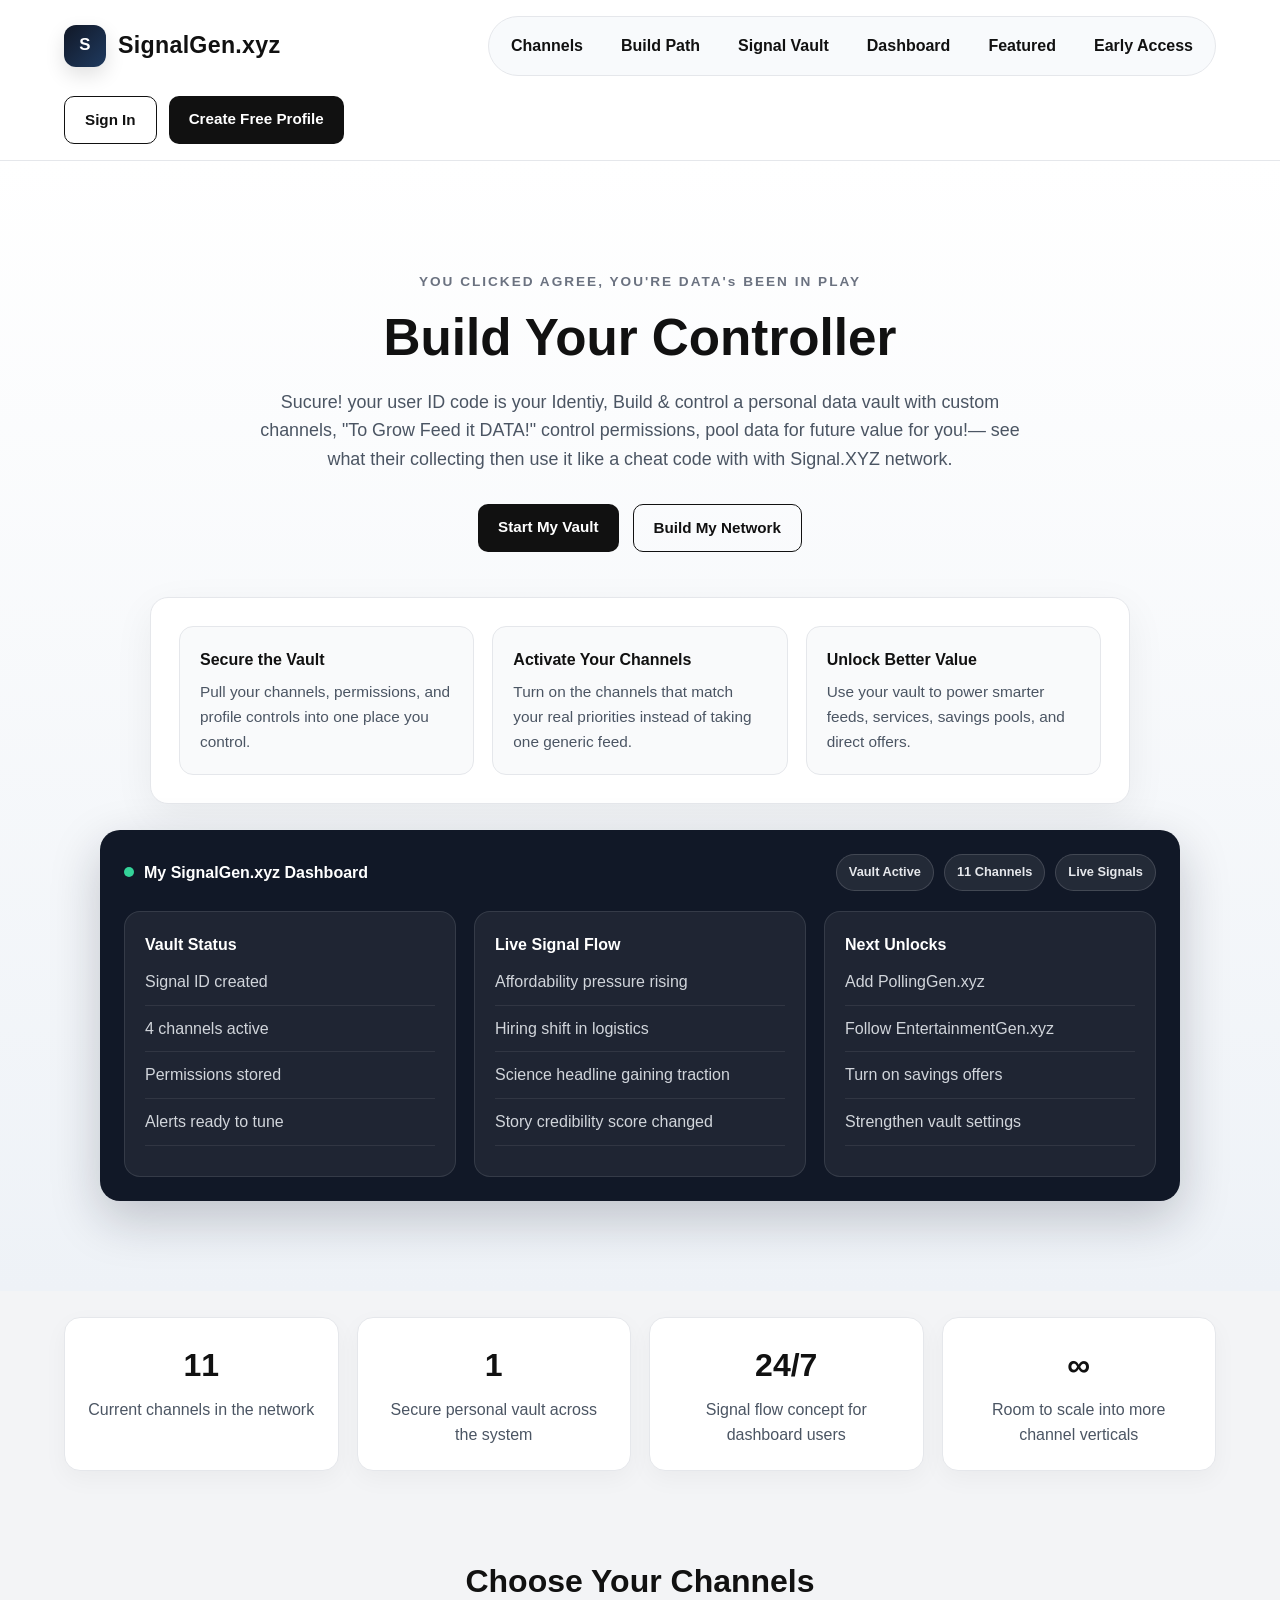
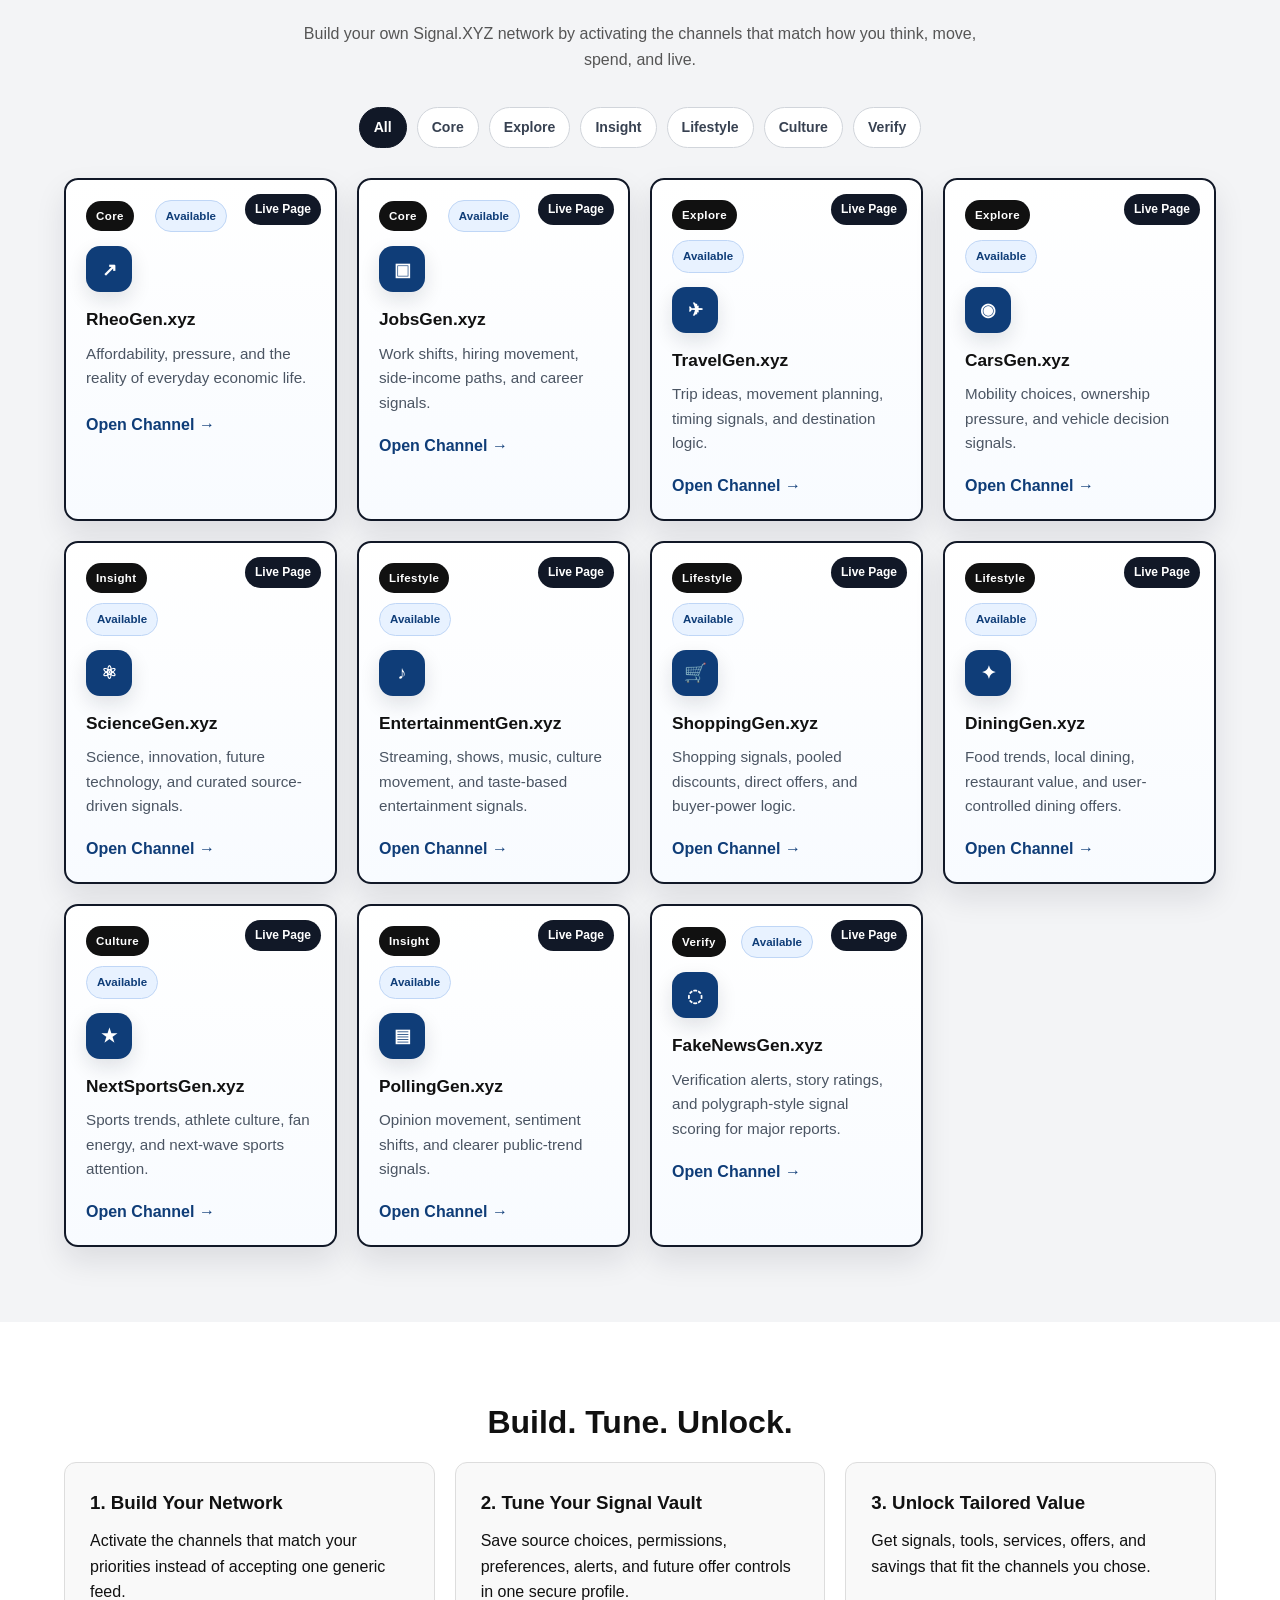
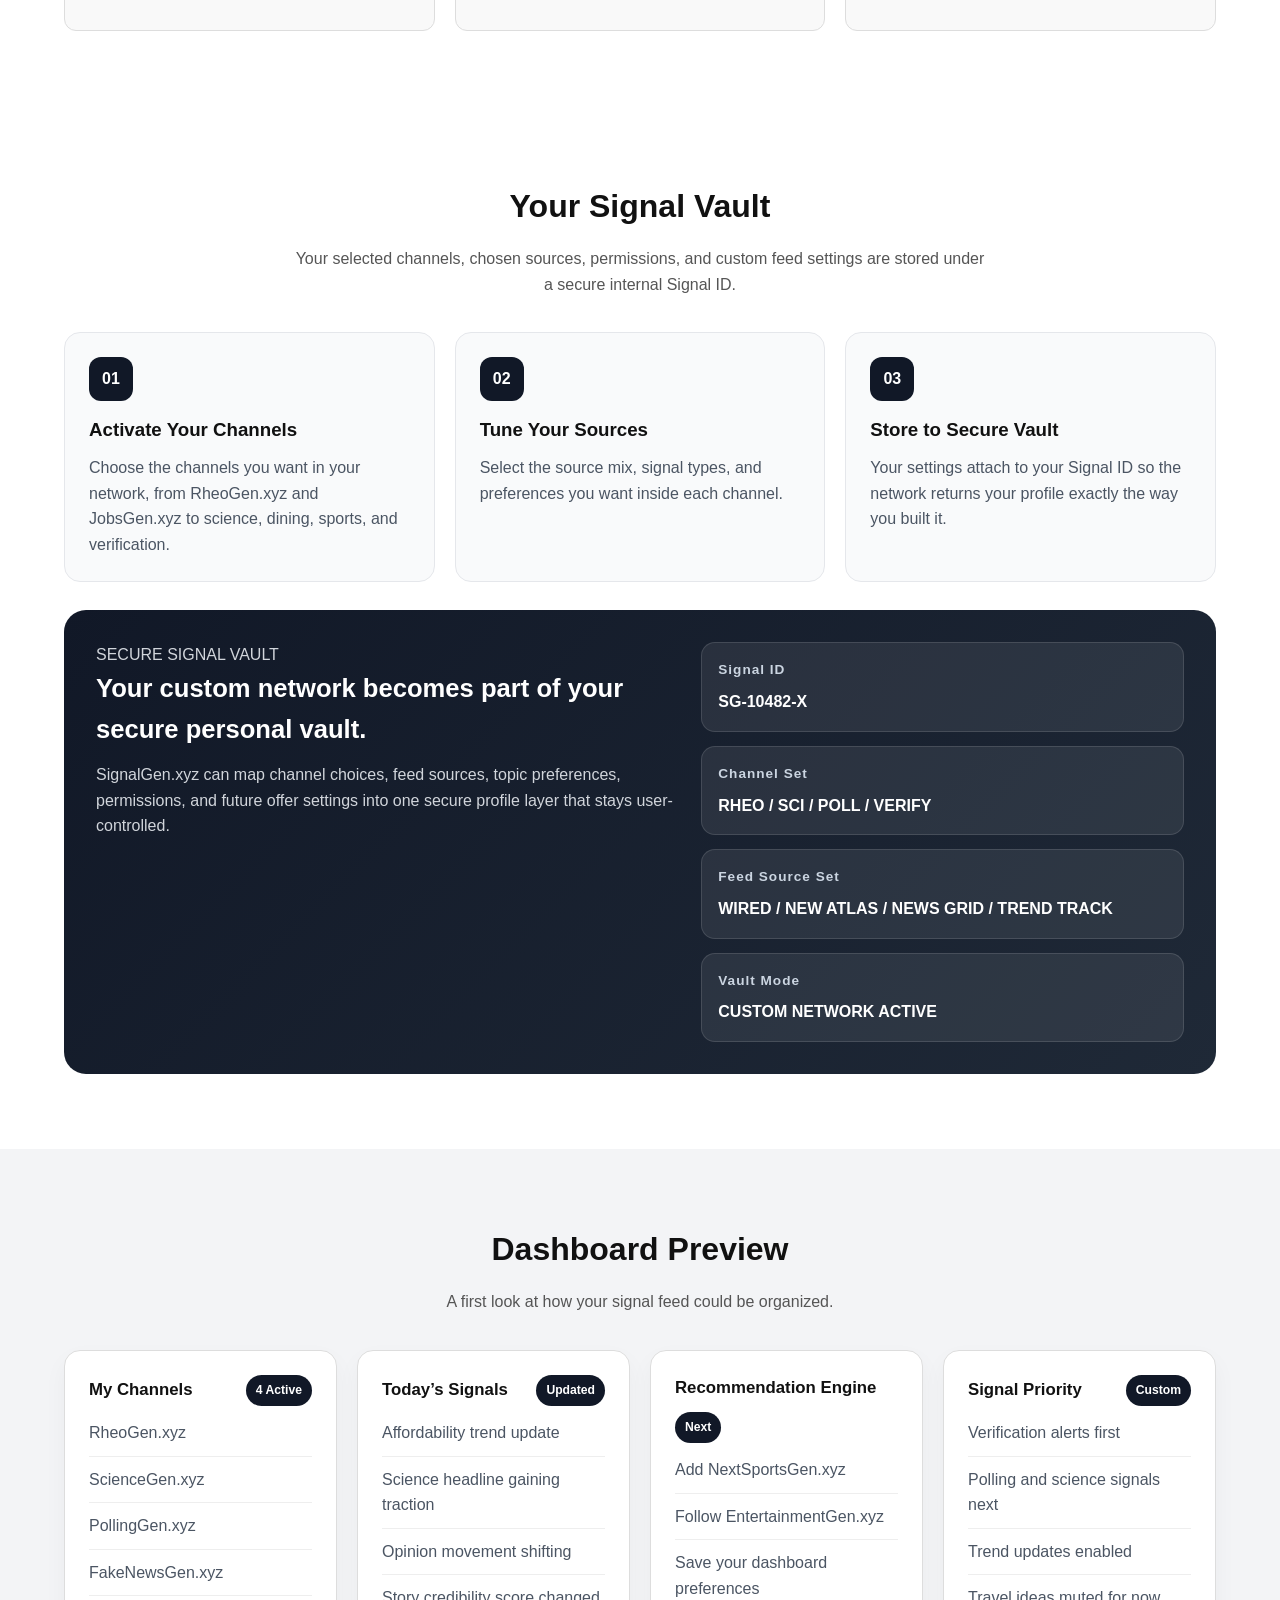
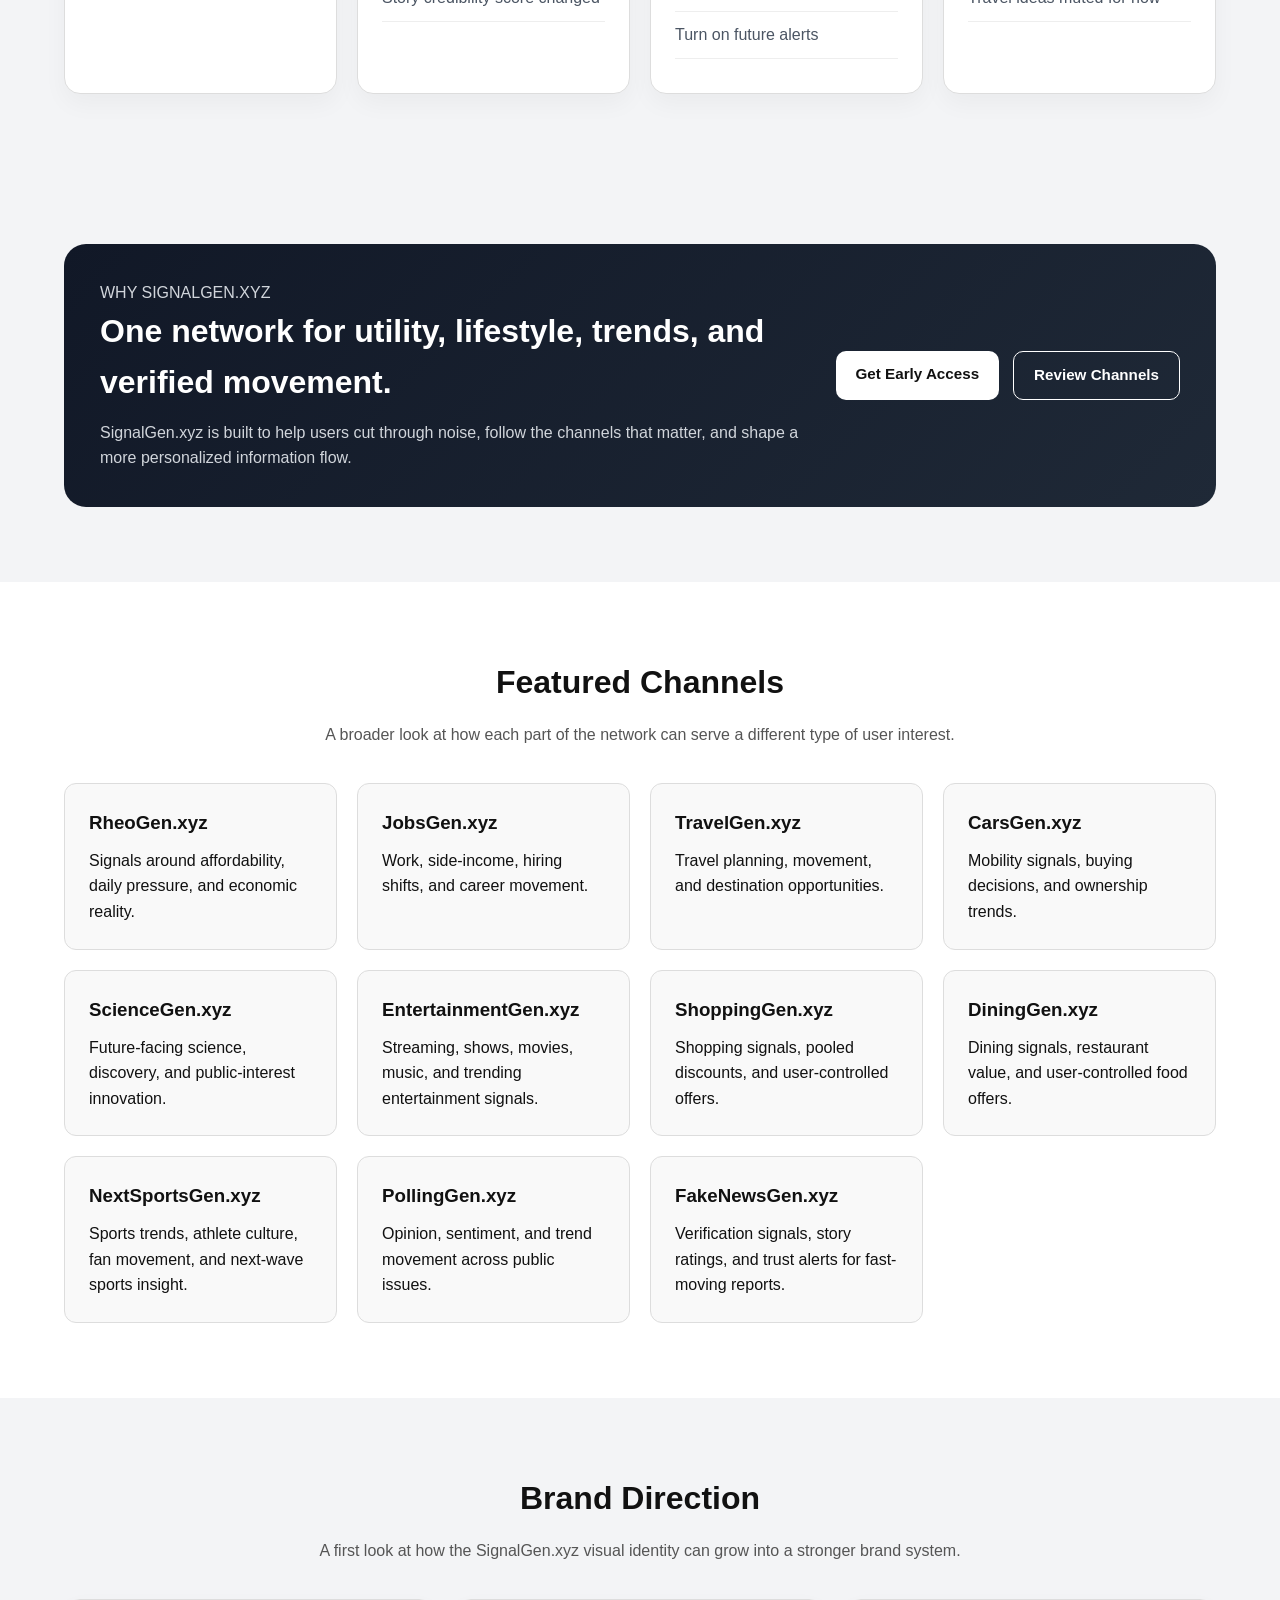
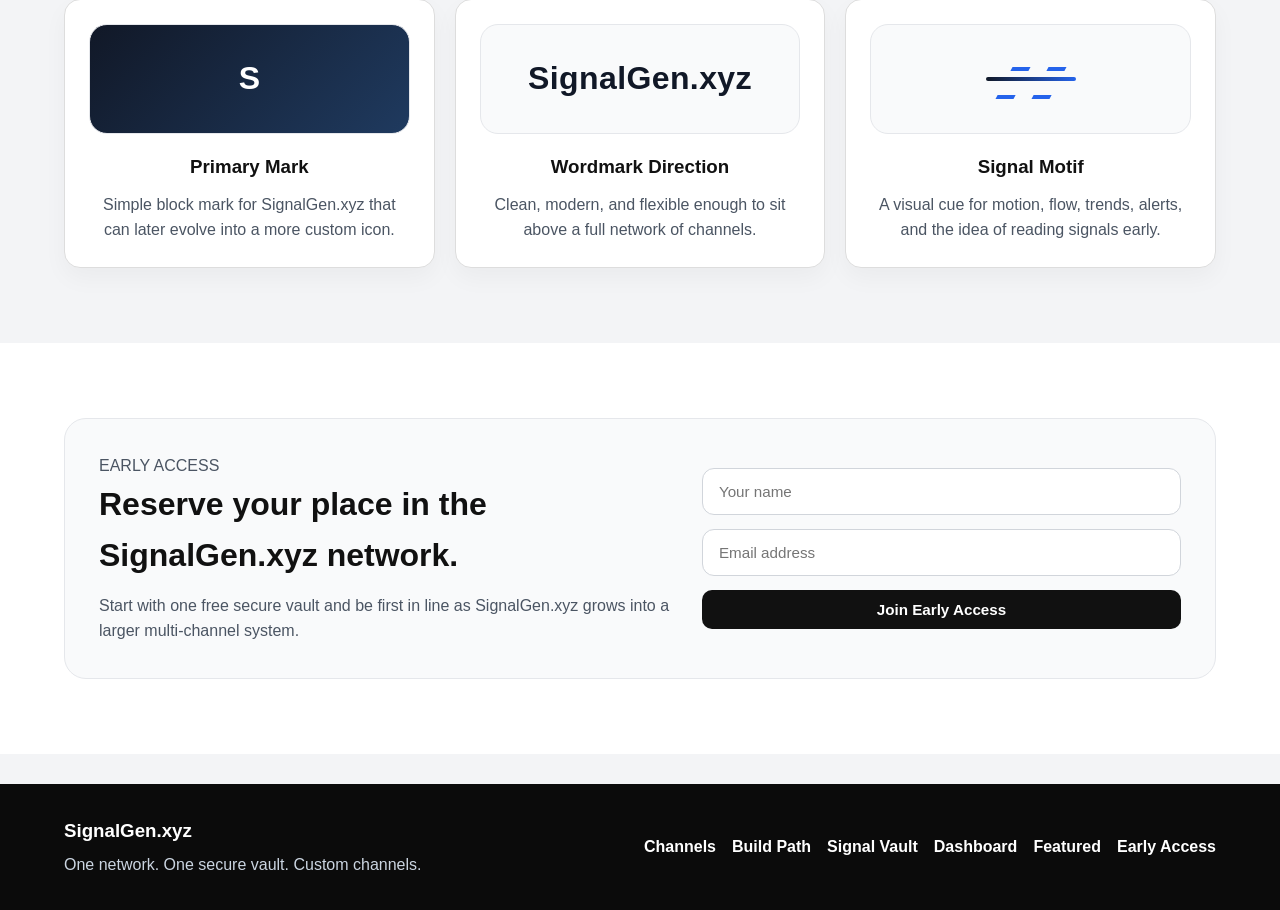
==== index.html @ 4f3dda77 "Update index.html" ====
<!DOCTYPE html>
<html lang="en">
<head>
  <meta charset="UTF-8" />
  <meta name="viewport" content="width=device-width, initial-scale=1.0" />
  <title>SignalGen.xyz | Build Your Controller</title>
  <link rel="stylesheet" href="styles.css" />
</head>
<body>

  <header class="site-header">
    <div class="container header-wrap">
      <a href="index.html" class="brand">
        <span class="brand-mark">S</span>
        <span class="brand-text">SignalGen.xyz</span>
      </a>

      <nav class="main-nav">
        <a href="#channels">Channels</a>
        <a href="#how-it-works">Build Path</a>
        <a href="#signal-profile">Signal Vault</a>
        <a href="#dashboard-preview">Dashboard</a>
        <a href="#featured">Featured</a>
        <a href="#early-access">Early Access</a>
      </nav>

      <div class="header-actions">
        <a href="#" class="btn btn-outline">Sign In</a>
        <a href="#early-access" class="btn btn-solid">Create Free Profile</a>
      </div>
    </div>
  </header>

  <section class="hero">
    <div class="container hero-content">
      <p class="eyebrow">YOU CLICKED AGREE, YOU'RE DATA's BEEN IN PLAY</p>
      <h1>Build Your Controller</h1>
      <p class="hero-text">
       Sucure! your user ID code is your Identiy, Build & control a personal data vault with custom channels, "To Grow Feed it DATA!" control permissions, pool data for future value for you!—
       see what their collecting then use it like a cheat code with with Signal.XYZ network. 
      </p>

      <div class="hero-buttons">
        <a href="#early-access" class="btn btn-solid">Start My Vault</a>
        <a href="#channels" class="btn btn-outline">Build My Network</a>
      </div>

      <div class="hero-panel">
        <div class="hero-panel-grid">
          <div class="hero-panel-card">
            <h3>Secure the Vault</h3>
            <p>Pull your channels, permissions, and profile controls into one place you control.</p>
          </div>
          <div class="hero-panel-card">
            <h3>Activate Your Channels</h3>
            <p>Turn on the channels that match your real priorities instead of taking one generic feed.</p>
          </div>
          <div class="hero-panel-card">
            <h3>Unlock Better Value</h3>
            <p>Use your vault to power smarter feeds, services, savings pools, and direct offers.</p>
          </div>
        </div>
      </div>

      <div class="hero-dashboard">
        <div class="hero-dashboard-top">
          <div class="hero-dashboard-title">
            <span class="dashboard-dot"></span>
            <span>My SignalGen.xyz Dashboard</span>
          </div>
          <div class="hero-dashboard-actions">
            <span class="dashboard-pill">Vault Active</span>
            <span class="dashboard-pill">11 Channels</span>
            <span class="dashboard-pill">Live Signals</span>
          </div>
        </div>

        <div class="hero-dashboard-grid">
          <div class="dashboard-mini-card">
            <h3>Vault Status</h3>
            <ul>
              <li>Signal ID created</li>
              <li>4 channels active</li>
              <li>Permissions stored</li>
              <li>Alerts ready to tune</li>
            </ul>
          </div>

          <div class="dashboard-mini-card">
            <h3>Live Signal Flow</h3>
            <ul>
              <li>Affordability pressure rising</li>
              <li>Hiring shift in logistics</li>
              <li>Science headline gaining traction</li>
              <li>Story credibility score changed</li>
            </ul>
          </div>

          <div class="dashboard-mini-card">
            <h3>Next Unlocks</h3>
            <ul>
              <li>Add PollingGen.xyz</li>
              <li>Follow EntertainmentGen.xyz</li>
              <li>Turn on savings offers</li>
              <li>Strengthen vault settings</li>
            </ul>
          </div>
        </div>
      </div>
    </div>
  </section>

  <section class="stats-strip">
    <div class="container stats-grid">
      <div class="stat-card">
        <h3>11</h3>
        <p>Current channels in the network</p>
      </div>
      <div class="stat-card">
        <h3>1</h3>
        <p>Secure personal vault across the system</p>
      </div>
      <div class="stat-card">
        <h3>24/7</h3>
        <p>Signal flow concept for dashboard users</p>
      </div>
      <div class="stat-card">
        <h3>∞</h3>
        <p>Room to scale into more channel verticals</p>
      </div>
    </div>
  </section>

  <section id="channels" class="section">
    <div class="container">
      <h2>Choose Your Channels</h2>
      <p class="section-intro">
        Build your own Signal.XYZ network by activating the channels that match how you think, move, spend, and live.
      </p>

      <div class="filter-row">
        <span class="filter-pill active-pill">All</span>
        <span class="filter-pill">Core</span>
        <span class="filter-pill">Explore</span>
        <span class="filter-pill">Insight</span>
        <span class="filter-pill">Lifestyle</span>
        <span class="filter-pill">Culture</span>
        <span class="filter-pill">Verify</span>
      </div>

      <div class="channel-grid">
        <div class="channel-card selected-card">
          <div class="selected-check">Live Page</div>
          <div class="channel-top">
            <span class="channel-badge">Core</span>
            <span class="channel-status">Available</span>
          </div>
          <div class="channel-icon">↗</div>
          <h3>RheoGen.xyz</h3>
          <p>Affordability, pressure, and the reality of everyday economic life.</p>
          <a href="rheogen.html" class="channel-link selected-link">Open Channel →</a>
        </div>

        <div class="channel-card selected-card">
          <div class="selected-check">Live Page</div>
          <div class="channel-top">
            <span class="channel-badge">Core</span>
            <span class="channel-status">Available</span>
          </div>
          <div class="channel-icon">▣</div>
          <h3>JobsGen.xyz</h3>
          <p>Work shifts, hiring movement, side-income paths, and career signals.</p>
          <a href="jobsgen.html" class="channel-link selected-link">Open Channel →</a>
        </div>

        <div class="channel-card selected-card">
          <div class="selected-check">Live Page</div>
          <div class="channel-top">
            <span class="channel-badge">Explore</span>
            <span class="channel-status">Available</span>
          </div>
          <div class="channel-icon">✈</div>
          <h3>TravelGen.xyz</h3>
          <p>Trip ideas, movement planning, timing signals, and destination logic.</p>
          <a href="travelgen.html" class="channel-link selected-link">Open Channel →</a>
        </div>

        <div class="channel-card selected-card">
          <div class="selected-check">Live Page</div>
          <div class="channel-top">
            <span class="channel-badge">Explore</span>
            <span class="channel-status">Available</span>
          </div>
          <div class="channel-icon">◉</div>
          <h3>CarsGen.xyz</h3>
          <p>Mobility choices, ownership pressure, and vehicle decision signals.</p>
          <a href="carsgen.html" class="channel-link selected-link">Open Channel →</a>
        </div>

        <div class="channel-card selected-card">
          <div class="selected-check">Live Page</div>
          <div class="channel-top">
            <span class="channel-badge">Insight</span>
            <span class="channel-status">Available</span>
          </div>
          <div class="channel-icon">⚛</div>
          <h3>ScienceGen.xyz</h3>
          <p>Science, innovation, future technology, and curated source-driven signals.</p>
          <a href="sciencegen.html" class="channel-link selected-link">Open Channel →</a>
        </div>

        <div class="channel-card selected-card">
          <div class="selected-check">Live Page</div>
          <div class="channel-top">
            <span class="channel-badge">Lifestyle</span>
            <span class="channel-status">Available</span>
          </div>
          <div class="channel-icon">♪</div>
          <h3>EntertainmentGen.xyz</h3>
          <p>Streaming, shows, music, culture movement, and taste-based entertainment signals.</p>
          <a href="entertainmentgen.html" class="channel-link selected-link">Open Channel →</a>
        </div>

        <div class="channel-card selected-card">
          <div class="selected-check">Live Page</div>
          <div class="channel-top">
            <span class="channel-badge">Lifestyle</span>
            <span class="channel-status">Available</span>
          </div>
          <div class="channel-icon">🛒</div>
          <h3>ShoppingGen.xyz</h3>
          <p>Shopping signals, pooled discounts, direct offers, and buyer-power logic.</p>
          <a href="shoppinggen.html" class="channel-link selected-link">Open Channel →</a>
        </div>

        <div class="channel-card selected-card">
          <div class="selected-check">Live Page</div>
          <div class="channel-top">
            <span class="channel-badge">Lifestyle</span>
            <span class="channel-status">Available</span>
          </div>
          <div class="channel-icon">✦</div>
          <h3>DiningGen.xyz</h3>
          <p>Food trends, local dining, restaurant value, and user-controlled dining offers.</p>
          <a href="dininggen.html" class="channel-link selected-link">Open Channel →</a>
        </div>

        <div class="channel-card selected-card">
          <div class="selected-check">Live Page</div>
          <div class="channel-top">
            <span class="channel-badge">Culture</span>
            <span class="channel-status">Available</span>
          </div>
          <div class="channel-icon">★</div>
          <h3>NextSportsGen.xyz</h3>
          <p>Sports trends, athlete culture, fan energy, and next-wave sports attention.</p>
          <a href="nextsportsgen.html" class="channel-link selected-link">Open Channel →</a>
        </div>

        <div class="channel-card selected-card">
          <div class="selected-check">Live Page</div>
          <div class="channel-top">
            <span class="channel-badge">Insight</span>
            <span class="channel-status">Available</span>
          </div>
          <div class="channel-icon">▤</div>
          <h3>PollingGen.xyz</h3>
          <p>Opinion movement, sentiment shifts, and clearer public-trend signals.</p>
          <a href="pollinggen.html" class="channel-link selected-link">Open Channel →</a>
        </div>

        <div class="channel-card selected-card">
          <div class="selected-check">Live Page</div>
          <div class="channel-top">
            <span class="channel-badge">Verify</span>
            <span class="channel-status">Available</span>
          </div>
          <div class="channel-icon">◌</div>
          <h3>FakeNewsGen.xyz</h3>
          <p>Verification alerts, story ratings, and polygraph-style signal scoring for major reports.</p>
          <a href="fakenewsgen.html" class="channel-link selected-link">Open Channel →</a>
        </div>
      </div>
    </div>
  </section>

  <section id="how-it-works" class="section alt-section">
    <div class="container">
      <h2>Build. Tune. Unlock.</h2>

      <div class="three-col">
        <div class="info-card">
          <h3>1. Build Your Network</h3>
          <p>Activate the channels that match your priorities instead of accepting one generic feed.</p>
        </div>

        <div class="info-card">
          <h3>2. Tune Your Signal Vault</h3>
          <p>Save source choices, permissions, preferences, alerts, and future offer controls in one secure profile.</p>
        </div>

        <div class="info-card">
          <h3>3. Unlock Tailored Value</h3>
          <p>Get signals, tools, services, offers, and savings that fit the channels you chose.</p>
        </div>
      </div>
    </div>
  </section>

  <section id="signal-profile" class="section signal-profile-section">
    <div class="container">
      <h2>Your Signal Vault</h2>
      <p class="section-intro">
        Your selected channels, chosen sources, permissions, and custom feed settings are stored under a secure internal Signal ID.
      </p>

      <div class="profile-system-grid">
        <div class="profile-step-card">
          <div class="profile-step-number">01</div>
          <h3>Activate Your Channels</h3>
          <p>Choose the channels you want in your network, from RheoGen.xyz and JobsGen.xyz to science, dining, sports, and verification.</p>
        </div>

        <div class="profile-step-card">
          <div class="profile-step-number">02</div>
          <h3>Tune Your Sources</h3>
          <p>Select the source mix, signal types, and preferences you want inside each channel.</p>
        </div>

        <div class="profile-step-card">
          <div class="profile-step-number">03</div>
          <h3>Store to Secure Vault</h3>
          <p>Your settings attach to your Signal ID so the network returns your profile exactly the way you built it.</p>
        </div>
      </div>

      <div class="profile-system-box">
        <div class="profile-system-copy">
          <p class="network-label">SECURE SIGNAL VAULT</p>
          <h3>Your custom network becomes part of your secure personal vault.</h3>
          <p>
            SignalGen.xyz can map channel choices, feed sources, topic preferences, permissions,
            and future offer settings into one secure profile layer that stays user-controlled.
          </p>
        </div>

        <div class="profile-system-code">
          <div class="code-card">
            <h4>Signal ID</h4>
            <p>SG-10482-X</p>
          </div>
          <div class="code-card">
            <h4>Channel Set</h4>
            <p>RHEO / SCI / POLL / VERIFY</p>
          </div>
          <div class="code-card">
            <h4>Feed Source Set</h4>
            <p>WIRED / NEW ATLAS / NEWS GRID / TREND TRACK</p>
          </div>
          <div class="code-card">
            <h4>Vault Mode</h4>
            <p>CUSTOM NETWORK ACTIVE</p>
          </div>
        </div>
      </div>
    </div>
  </section>

  <section id="dashboard-preview" class="section">
    <div class="container">
      <h2>Dashboard Preview</h2>
      <p class="section-intro">
        A first look at how your signal feed could be organized.
      </p>

      <div class="widget-grid">
        <div class="widget-card">
          <div class="widget-top">
            <h3>My Channels</h3>
            <span class="widget-tag">4 Active</span>
          </div>
          <ul>
            <li>RheoGen.xyz</li>
            <li>ScienceGen.xyz</li>
            <li>PollingGen.xyz</li>
            <li>FakeNewsGen.xyz</li>
          </ul>
        </div>

        <div class="widget-card">
          <div class="widget-top">
            <h3>Today’s Signals</h3>
            <span class="widget-tag">Updated</span>
          </div>
          <ul>
            <li>Affordability trend update</li>
            <li>Science headline gaining traction</li>
            <li>Opinion movement shifting</li>
            <li>Story credibility score changed</li>
          </ul>
        </div>

        <div class="widget-card">
          <div class="widget-top">
            <h3>Recommendation Engine</h3>
            <span class="widget-tag">Next</span>
          </div>
          <ul>
            <li>Add NextSportsGen.xyz</li>
            <li>Follow EntertainmentGen.xyz</li>
            <li>Save your dashboard preferences</li>
            <li>Turn on future alerts</li>
          </ul>
        </div>

        <div class="widget-card">
          <div class="widget-top">
            <h3>Signal Priority</h3>
            <span class="widget-tag">Custom</span>
          </div>
          <ul>
            <li>Verification alerts first</li>
            <li>Polling and science signals next</li>
            <li>Trend updates enabled</li>
            <li>Travel ideas muted for now</li>
          </ul>
        </div>
      </div>
    </div>
  </section>

  <section class="section cta-section">
    <div class="container">
      <div class="cta-box">
        <div class="cta-copy">
          <p class="network-label">WHY SIGNALGEN.XYZ</p>
          <h2>One network for utility, lifestyle, trends, and verified movement.</h2>
          <p>
            SignalGen.xyz is built to help users cut through noise, follow the channels that matter,
            and shape a more personalized information flow.
          </p>
        </div>
        <div class="cta-actions">
          <a href="#early-access" class="btn btn-light">Get Early Access</a>
          <a href="#channels" class="btn btn-outline-light">Review Channels</a>
        </div>
      </div>
    </div>
  </section>

  <section id="featured" class="section alt-section">
    <div class="container">
      <h2>Featured Channels</h2>
      <p class="section-intro">
        A broader look at how each part of the network can serve a different type of user interest.
      </p>

      <div class="featured-grid">
        <div class="featured-card">
          <h3>RheoGen.xyz</h3>
          <p>Signals around affordability, daily pressure, and economic reality.</p>
        </div>

        <div class="featured-card">
          <h3>JobsGen.xyz</h3>
          <p>Work, side-income, hiring shifts, and career movement.</p>
        </div>

        <div class="featured-card">
          <h3>TravelGen.xyz</h3>
          <p>Travel planning, movement, and destination opportunities.</p>
        </div>

        <div class="featured-card">
          <h3>CarsGen.xyz</h3>
          <p>Mobility signals, buying decisions, and ownership trends.</p>
        </div>

        <div class="featured-card">
          <h3>ScienceGen.xyz</h3>
          <p>Future-facing science, discovery, and public-interest innovation.</p>
        </div>

        <div class="featured-card">
          <h3>EntertainmentGen.xyz</h3>
          <p>Streaming, shows, movies, music, and trending entertainment signals.</p>
        </div>

        <div class="featured-card">
          <h3>ShoppingGen.xyz</h3>
          <p>Shopping signals, pooled discounts, and user-controlled offers.</p>
        </div>

        <div class="featured-card">
          <h3>DiningGen.xyz</h3>
          <p>Dining signals, restaurant value, and user-controlled food offers.</p>
        </div>

        <div class="featured-card">
          <h3>NextSportsGen.xyz</h3>
          <p>Sports trends, athlete culture, fan movement, and next-wave sports insight.</p>
        </div>

        <div class="featured-card">
          <h3>PollingGen.xyz</h3>
          <p>Opinion, sentiment, and trend movement across public issues.</p>
        </div>

        <div class="featured-card">
          <h3>FakeNewsGen.xyz</h3>
          <p>Verification signals, story ratings, and trust alerts for fast-moving reports.</p>
        </div>
      </div>
    </div>
  </section>

  <section class="section brand-system-section">
    <div class="container">
      <h2>Brand Direction</h2>
      <p class="section-intro">
        A first look at how the SignalGen.xyz visual identity can grow into a stronger brand system.
      </p>

      <div class="brand-system-grid">
        <div class="brand-card">
          <div class="brand-sample mark-sample">S</div>
          <h3>Primary Mark</h3>
          <p>Simple block mark for SignalGen.xyz that can later evolve into a more custom icon.</p>
        </div>

        <div class="brand-card">
          <div class="brand-sample wordmark-sample">SignalGen.xyz</div>
          <h3>Wordmark Direction</h3>
          <p>Clean, modern, and flexible enough to sit above a full network of channels.</p>
        </div>

        <div class="brand-card">
          <div class="brand-sample pulse-sample">
            <span></span>
          </div>
          <h3>Signal Motif</h3>
          <p>A visual cue for motion, flow, trends, alerts, and the idea of reading signals early.</p>
        </div>
      </div>
    </div>
  </section>

  <section id="early-access" class="section early-access-section">
    <div class="container">
      <div class="early-access-box">
        <div class="early-access-copy">
          <p class="network-label dark-label">EARLY ACCESS</p>
          <h2>Reserve your place in the SignalGen.xyz network.</h2>
          <p>
            Start with one free secure vault and be first in line as SignalGen.xyz grows into a larger
            multi-channel system.
          </p>
        </div>

        <form class="early-access-form">
          <input type="text" placeholder="Your name" />
          <input type="email" placeholder="Email address" />
          <button type="submit" class="btn btn-solid">Join Early Access</button>
        </form>
      </div>
    </div>
  </section>

  <footer class="site-footer">
    <div class="container footer-wrap">
      <div class="footer-brand">
        <h3>SignalGen.xyz</h3>
        <p>One network. One secure vault. Custom channels.</p>
      </div>

      <div class="footer-links">
        <a href="#channels">Channels</a>
        <a href="#how-it-works">Build Path</a>
        <a href="#signal-profile">Signal Vault</a>
        <a href="#dashboard-preview">Dashboard</a>
        <a href="#featured">Featured</a>
        <a href="#early-access">Early Access</a>
      </div>
    </div>
  </footer>

</body>
</html>
---- styles.css ----
* {
  margin: 0;
  padding: 0;
  box-sizing: border-box;
}

html {
  scroll-behavior: smooth;
}

body {
  font-family: Arial, sans-serif;
  background: #f3f4f6;
  color: #111;
  line-height: 1.6;
}

.container {
  width: 90%;
  max-width: 1200px;
  margin: 0 auto;
}

.site-header {
  background: rgba(255, 255, 255, 0.96);
  border-bottom: 1px solid #e5e7eb;
  padding: 16px 0;
  position: sticky;
  top: 0;
  z-index: 1000;
  backdrop-filter: blur(10px);
}

.header-wrap {
  display: flex;
  align-items: center;
  justify-content: space-between;
  gap: 20px;
  flex-wrap: wrap;
}

.brand {
  display: inline-flex;
  align-items: center;
  gap: 12px;
  text-decoration: none;
}

.brand-mark {
  width: 42px;
  height: 42px;
  border-radius: 12px;
  background: linear-gradient(135deg, #111827, #1f3a5f);
  color: #fff;
  display: flex;
  align-items: center;
  justify-content: center;
  font-size: 1.05rem;
  font-weight: 800;
  letter-spacing: 0.5px;
  box-shadow: 0 8px 20px rgba(0, 0, 0, 0.12);
}

.brand-text {
  font-size: 1.45rem;
  font-weight: 800;
  letter-spacing: 0.3px;
  color: #111;
}

.main-nav {
  display: flex;
  gap: 14px;
  flex-wrap: wrap;
  background: #f8fafc;
  border: 1px solid #e5e7eb;
  padding: 8px 10px;
  border-radius: 999px;
}

.main-nav a {
  text-decoration: none;
  color: #111;
  font-weight: 600;
  padding: 8px 12px;
  border-radius: 999px;
  transition: background 0.2s ease, color 0.2s ease, opacity 0.2s ease;
}

.main-nav a:hover {
  background: #111;
  color: #fff;
  opacity: 1;
}

.header-actions {
  display: flex;
  gap: 12px;
  flex-wrap: wrap;
}

.btn {
  display: inline-block;
  text-decoration: none;
  padding: 11px 20px;
  border-radius: 10px;
  font-weight: bold;
  transition: all 0.2s ease;
  border: none;
  cursor: pointer;
  font-size: 0.95rem;
}

.btn-solid {
  background: #111;
  color: #fff;
}

.btn-solid:hover {
  transform: translateY(-1px);
}

.btn-outline {
  border: 1px solid #111;
  color: #111;
  background: transparent;
}

.btn-outline:hover {
  background: #111;
  color: #fff;
}

.btn-light {
  background: #fff;
  color: #111;
}

.btn-light:hover {
  transform: translateY(-1px);
}

.btn-outline-light {
  border: 1px solid #fff;
  color: #fff;
  background: transparent;
}

.btn-outline-light:hover {
  background: #fff;
  color: #111;
}

.hero {
  background: linear-gradient(to bottom, #ffffff, #eef2f7);
  padding: 110px 0 90px;
  text-align: center;
}

.rheo-hero {
  background: linear-gradient(to bottom, #ffffff, #edf4ff);
}

.eyebrow {
  font-size: 0.85rem;
  font-weight: 700;
  letter-spacing: 2px;
  margin-bottom: 16px;
  color: #6b7280;
}

.hero h1 {
  font-size: 3.2rem;
  line-height: 1.15;
  max-width: 900px;
  margin: 0 auto 20px;
}

.hero-text {
  max-width: 760px;
  margin: 0 auto 30px;
  font-size: 1.12rem;
  color: #4b5563;
}

.hero-buttons {
  display: flex;
  justify-content: center;
  gap: 14px;
  flex-wrap: wrap;
  margin-bottom: 45px;
}

.hero-panel {
  max-width: 980px;
  margin: 0 auto 26px;
  background: #ffffff;
  border: 1px solid #e5e7eb;
  border-radius: 18px;
  padding: 28px;
  box-shadow: 0 12px 40px rgba(0, 0, 0, 0.06);
}

.hero-panel-grid {
  display: grid;
  grid-template-columns: repeat(auto-fit, minmax(220px, 1fr));
  gap: 18px;
  text-align: left;
}

.hero-panel-card {
  background: #f9fafb;
  border: 1px solid #e5e7eb;
  border-radius: 14px;
  padding: 20px;
}

.hero-panel-card h3 {
  font-size: 1rem;
  margin-bottom: 8px;
}

.hero-panel-card p {
  color: #4b5563;
  font-size: 0.96rem;
}

.hero-dashboard {
  max-width: 1080px;
  margin: 0 auto;
  background: #111827;
  color: #fff;
  border-radius: 20px;
  padding: 24px;
  box-shadow: 0 18px 50px rgba(17, 24, 39, 0.22);
  text-align: left;
}

.hero-dashboard-top {
  display: flex;
  justify-content: space-between;
  align-items: center;
  gap: 16px;
  flex-wrap: wrap;
  margin-bottom: 20px;
}

.hero-dashboard-title {
  display: flex;
  align-items: center;
  gap: 10px;
  font-weight: 700;
  font-size: 1rem;
}

.dashboard-dot {
  width: 10px;
  height: 10px;
  background: #34d399;
  border-radius: 50%;
  display: inline-block;
}

.hero-dashboard-actions {
  display: flex;
  gap: 10px;
  flex-wrap: wrap;
}

.dashboard-pill {
  background: rgba(255, 255, 255, 0.08);
  border: 1px solid rgba(255, 255, 255, 0.14);
  color: #e5e7eb;
  font-size: 0.8rem;
  font-weight: 700;
  padding: 7px 12px;
  border-radius: 999px;
}

.hero-dashboard-grid {
  display: grid;
  grid-template-columns: repeat(auto-fit, minmax(240px, 1fr));
  gap: 18px;
}

.dashboard-mini-card {
  background: rgba(255, 255, 255, 0.06);
  border: 1px solid rgba(255, 255, 255, 0.1);
  border-radius: 16px;
  padding: 20px;
}

.dashboard-mini-card h3 {
  font-size: 1rem;
  margin-bottom: 12px;
}

.dashboard-mini-card ul {
  list-style: none;
}

.dashboard-mini-card li {
  color: #d1d5db;
  margin-bottom: 10px;
  padding-bottom: 10px;
  border-bottom: 1px solid rgba(255, 255, 255, 0.08);
}

.stats-strip {
  padding: 26px 0 10px;
}

.stats-grid {
  display: grid;
  grid-template-columns: repeat(auto-fit, minmax(210px, 1fr));
  gap: 18px;
}

.stat-card {
  background: #ffffff;
  border: 1px solid #e5e7eb;
  border-radius: 16px;
  padding: 22px;
  text-align: center;
  box-shadow: 0 8px 24px rgba(0, 0, 0, 0.04);
}

.stat-card h3 {
  font-size: 2rem;
  margin-bottom: 6px;
}

.stat-card p {
  color: #4b5563;
}

.section {
  padding: 75px 0;
}

.alt-section {
  background: #ffffff;
}

.section h2 {
  font-size: 2rem;
  margin-bottom: 14px;
  text-align: center;
}

.section-intro {
  text-align: center;
  max-width: 700px;
  margin: 0 auto 35px;
  color: #555;
}

.filter-row {
  display: flex;
  justify-content: center;
  gap: 10px;
  flex-wrap: wrap;
  margin-bottom: 30px;
}

.filter-pill {
  background: #fff;
  border: 1px solid #d1d5db;
  color: #374151;
  padding: 8px 14px;
  border-radius: 999px;
  font-size: 0.88rem;
  font-weight: 700;
}

.active-pill {
  background: #111827;
  color: #fff;
  border-color: #111827;
}

.channel-grid {
  display: grid;
  grid-template-columns: repeat(auto-fit, minmax(220px, 1fr));
  gap: 20px;
}

.channel-card {
  position: relative;
  background: #ffffff;
  border: 1px solid #ddd;
  padding: 20px;
  text-align: left;
  border-radius: 14px;
  transition: transform 0.2s ease, box-shadow 0.2s ease, border-color 0.2s ease;
  box-shadow: 0 4px 14px rgba(0, 0, 0, 0.03);
}

.channel-card:hover {
  transform: translateY(-4px);
  box-shadow: 0 12px 28px rgba(0, 0, 0, 0.08);
}

.selected-card {
  border: 2px solid #111827;
  background: linear-gradient(to bottom, #ffffff, #f8fbff);
  box-shadow: 0 14px 30px rgba(17, 24, 39, 0.10);
}

.selected-check {
  position: absolute;
  top: 14px;
  right: 14px;
  background: #111827;
  color: #fff;
  font-size: 0.75rem;
  font-weight: 700;
  padding: 6px 10px;
  border-radius: 999px;
}

.channel-top {
  display: flex;
  justify-content: space-between;
  align-items: center;
  gap: 10px;
  margin-bottom: 14px;
  flex-wrap: wrap;
  padding-right: 88px;
}

.channel-badge {
  display: inline-block;
  background: #111;
  color: #fff;
  font-size: 0.72rem;
  font-weight: 700;
  letter-spacing: 0.4px;
  padding: 6px 10px;
  border-radius: 999px;
}

.channel-status {
  display: inline-block;
  background: #f3f4f6;
  color: #4b5563;
  font-size: 0.72rem;
  font-weight: 700;
  padding: 6px 10px;
  border-radius: 999px;
  border: 1px solid #e5e7eb;
}

.selected-card .channel-status {
  background: #e8f2ff;
  color: #0f3d78;
  border: 1px solid #bfd6f6;
}

.channel-icon {
  width: 46px;
  height: 46px;
  border-radius: 14px;
  background: #111827;
  color: #ffffff;
  display: flex;
  align-items: center;
  justify-content: center;
  font-size: 1.15rem;
  font-weight: 700;
  margin-bottom: 14px;
  box-shadow: 0 8px 20px rgba(17, 24, 39, 0.12);
}

.selected-card .channel-icon {
  background: #0f3d78;
}

.channel-card h3 {
  font-size: 1.08rem;
  margin-bottom: 8px;
}

.channel-card p {
  color: #4b5563;
  font-size: 0.95rem;
  margin-bottom: 18px;
  min-height: 52px;
}

.channel-link {
  text-decoration: none;
  color: #111;
  font-weight: 700;
}

.channel-link:hover {
  opacity: 0.7;
}

.selected-link {
  color: #0f3d78;
}

.three-col {
  display: grid;
  grid-template-columns: repeat(auto-fit, minmax(240px, 1fr));
  gap: 20px;
}

.info-card {
  background: #f9f9f9;
  border: 1px solid #ddd;
  padding: 25px;
  border-radius: 12px;
}

.info-card h3 {
  margin-bottom: 10px;
}

.signal-profile-section {
  background: #ffffff;
}

.profile-system-grid {
  display: grid;
  grid-template-columns: repeat(auto-fit, minmax(240px, 1fr));
  gap: 20px;
  margin-bottom: 28px;
}

.profile-step-card {
  background: #f9fafb;
  border: 1px solid #e5e7eb;
  border-radius: 16px;
  padding: 24px;
}

.profile-step-number {
  width: 44px;
  height: 44px;
  border-radius: 12px;
  background: #111827;
  color: #fff;
  display: flex;
  align-items: center;
  justify-content: center;
  font-weight: 800;
  margin-bottom: 14px;
}

.profile-step-card h3 {
  margin-bottom: 10px;
}

.profile-step-card p {
  color: #4b5563;
}

.profile-system-box {
  background: linear-gradient(135deg, #111827, #1f2937);
  color: #fff;
  border-radius: 22px;
  padding: 32px;
  display: grid;
  grid-template-columns: 1.2fr 1fr;
  gap: 26px;
}

.profile-system-copy h3 {
  font-size: 1.6rem;
  margin-bottom: 12px;
}

.profile-system-copy p {
  color: #d1d5db;
}

.profile-system-code {
  display: grid;
  gap: 14px;
}

.code-card {
  background: rgba(255, 255, 255, 0.08);
  border: 1px solid rgba(255, 255, 255, 0.12);
  border-radius: 14px;
  padding: 16px;
}

.code-card h4 {
  font-size: 0.85rem;
  letter-spacing: 1px;
  color: #cbd5e1;
  margin-bottom: 8px;
}

.code-card p {
  font-weight: 700;
  color: #ffffff;
}

.widget-grid {
  display: grid;
  grid-template-columns: repeat(auto-fit, minmax(240px, 1fr));
  gap: 20px;
}

.widget-card {
  background: #ffffff;
  border: 1px solid #ddd;
  border-radius: 16px;
  padding: 24px;
  box-shadow: 0 10px 24px rgba(0, 0, 0, 0.04);
}

.widget-top {
  display: flex;
  justify-content: space-between;
  gap: 10px;
  align-items: center;
  margin-bottom: 14px;
  flex-wrap: wrap;
}

.widget-card h3 {
  font-size: 1.05rem;
}

.widget-tag {
  background: #111827;
  color: #fff;
  font-size: 0.76rem;
  font-weight: 700;
  padding: 6px 10px;
  border-radius: 999px;
}

.widget-card ul {
  list-style: none;
}

.widget-card li {
  margin-bottom: 10px;
  padding-bottom: 10px;
  border-bottom: 1px solid #eee;
  color: #4b5563;
}

.cta-section {
  background: #f3f4f6;
}

.cta-box {
  background: linear-gradient(135deg, #111827, #1f2937);
  color: #fff;
  border-radius: 22px;
  padding: 36px;
  display: flex;
  justify-content: space-between;
  gap: 26px;
  align-items: center;
  flex-wrap: wrap;
}

.cta-copy {
  max-width: 700px;
}

.cta-copy h2 {
  text-align: left;
  margin-bottom: 12px;
}

.cta-copy p {
  color: #d1d5db;
}

.cta-actions {
  display: flex;
  gap: 14px;
  flex-wrap: wrap;
}

.featured-grid {
  display: grid;
  grid-template-columns: repeat(auto-fit, minmax(240px, 1fr));
  gap: 20px;
}

.featured-card {
  background: #f9f9f9;
  border: 1px solid #ddd;
  padding: 24px;
  border-radius: 12px;
  transition: transform 0.2s ease, box-shadow 0.2s ease;
}

.featured-card:hover {
  transform: translateY(-3px);
  box-shadow: 0 10px 24px rgba(0, 0, 0, 0.05);
}

.featured-card h3 {
  margin-bottom: 10px;
}

.brand-system-section {
  background: #f3f4f6;
}

.brand-system-grid {
  display: grid;
  grid-template-columns: repeat(auto-fit, minmax(240px, 1fr));
  gap: 20px;
}

.brand-card {
  background: #ffffff;
  border: 1px solid #ddd;
  border-radius: 16px;
  padding: 24px;
  text-align: center;
  box-shadow: 0 10px 24px rgba(0, 0, 0, 0.04);
}

.brand-sample {
  height: 110px;
  border-radius: 18px;
  background: #f9fafb;
  border: 1px solid #e5e7eb;
  display: flex;
  align-items: center;
  justify-content: center;
  margin-bottom: 18px;
}

.mark-sample {
  background: linear-gradient(135deg, #111827, #1f3a5f);
  color: #fff;
  font-size: 2rem;
  font-weight: 800;
}

.wordmark-sample {
  color: #111827;
  font-size: 2rem;
  font-weight: 800;
  letter-spacing: 0.4px;
}

.pulse-sample span {
  display: block;
  width: 90px;
  height: 4px;
  background: linear-gradient(to right, #111827, #2563eb);
  position: relative;
  border-radius: 999px;
}

.pulse-sample span::before,
.pulse-sample span::after {
  content: "";
  position: absolute;
  top: -10px;
  width: 18px;
  height: 24px;
  border: 4px solid #2563eb;
  border-left: none;
  border-right: none;
  transform: skewX(-28deg);
}

.pulse-sample span::before {
  left: 18px;
}

.pulse-sample span::after {
  right: 18px;
}

.brand-card h3 {
  margin-bottom: 10px;
}

.brand-card p {
  color: #4b5563;
}

.early-access-section {
  background: #ffffff;
}

.early-access-box {
  background: #f9fafb;
  border: 1px solid #e5e7eb;
  border-radius: 22px;
  padding: 34px;
  display: grid;
  grid-template-columns: 1.2fr 1fr;
  gap: 28px;
  align-items: center;
}

.early-access-copy h2 {
  text-align: left;
  margin-bottom: 12px;
}

.early-access-copy p {
  color: #4b5563;
}

.early-access-form {
  display: grid;
  gap: 14px;
}

.early-access-form input {
  width: 100%;
  padding: 14px 16px;
  border: 1px solid #d1d5db;
  border-radius: 12px;
  font-size: 0.95rem;
  outline: none;
}

.early-access-form input:focus {
  border-color: #111827;
}

.site-footer {
  background: #0b0b0b;
  color: #fff;
  padding: 32px 0;
  margin-top: 30px;
}

.footer-wrap {
  display: flex;
  justify-content: space-between;
  gap: 24px;
  flex-wrap: wrap;
  align-items: center;
}

.footer-brand h3 {
  margin-bottom: 6px;
}

.footer-brand p {
  color: #cbd5e1;
}

.footer-links {
  display: flex;
  gap: 16px;
  flex-wrap: wrap;
}

.footer-links a {
  color: #fff;
  text-decoration: none;
  font-weight: 600;
}

.footer-links a:hover {
  opacity: 0.7;
}

@media (max-width: 900px) {
  .early-access-box,
  .profile-system-box {
    grid-template-columns: 1fr;
  }
}

@media (max-width: 768px) {
  .hero {
    padding: 90px 0 70px;
  }

  .hero h1 {
    font-size: 2.2rem;
  }

  .header-wrap {
    flex-direction: column;
    align-items: flex-start;
  }

  .main-nav,
  .header-actions {
    width: 100%;
  }

  .channel-top {
    padding-right: 0;
  }

  .selected-check {
    position: static;
    display: inline-block;
    margin-bottom: 12px;
  }

  .cta-box,
  .footer-wrap {
    flex-direction: column;
    align-items: flex-start;
  }
}
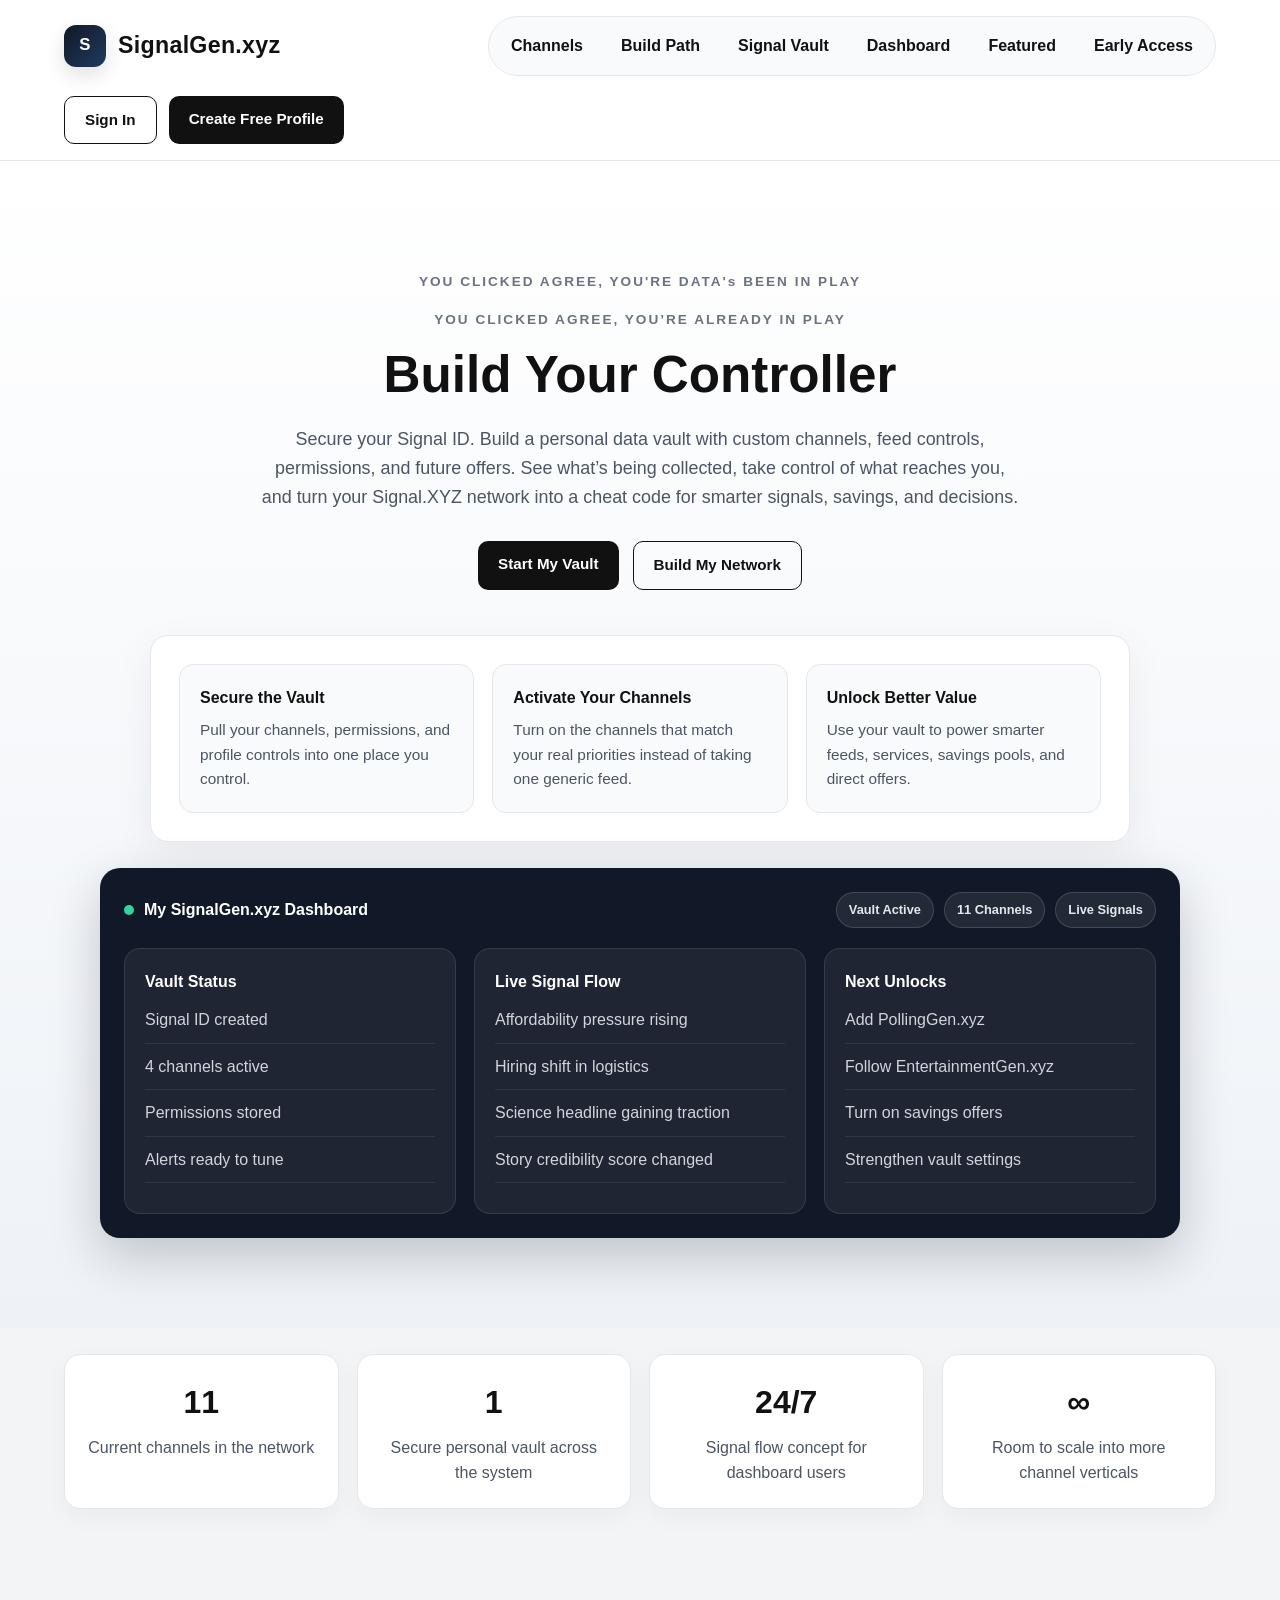
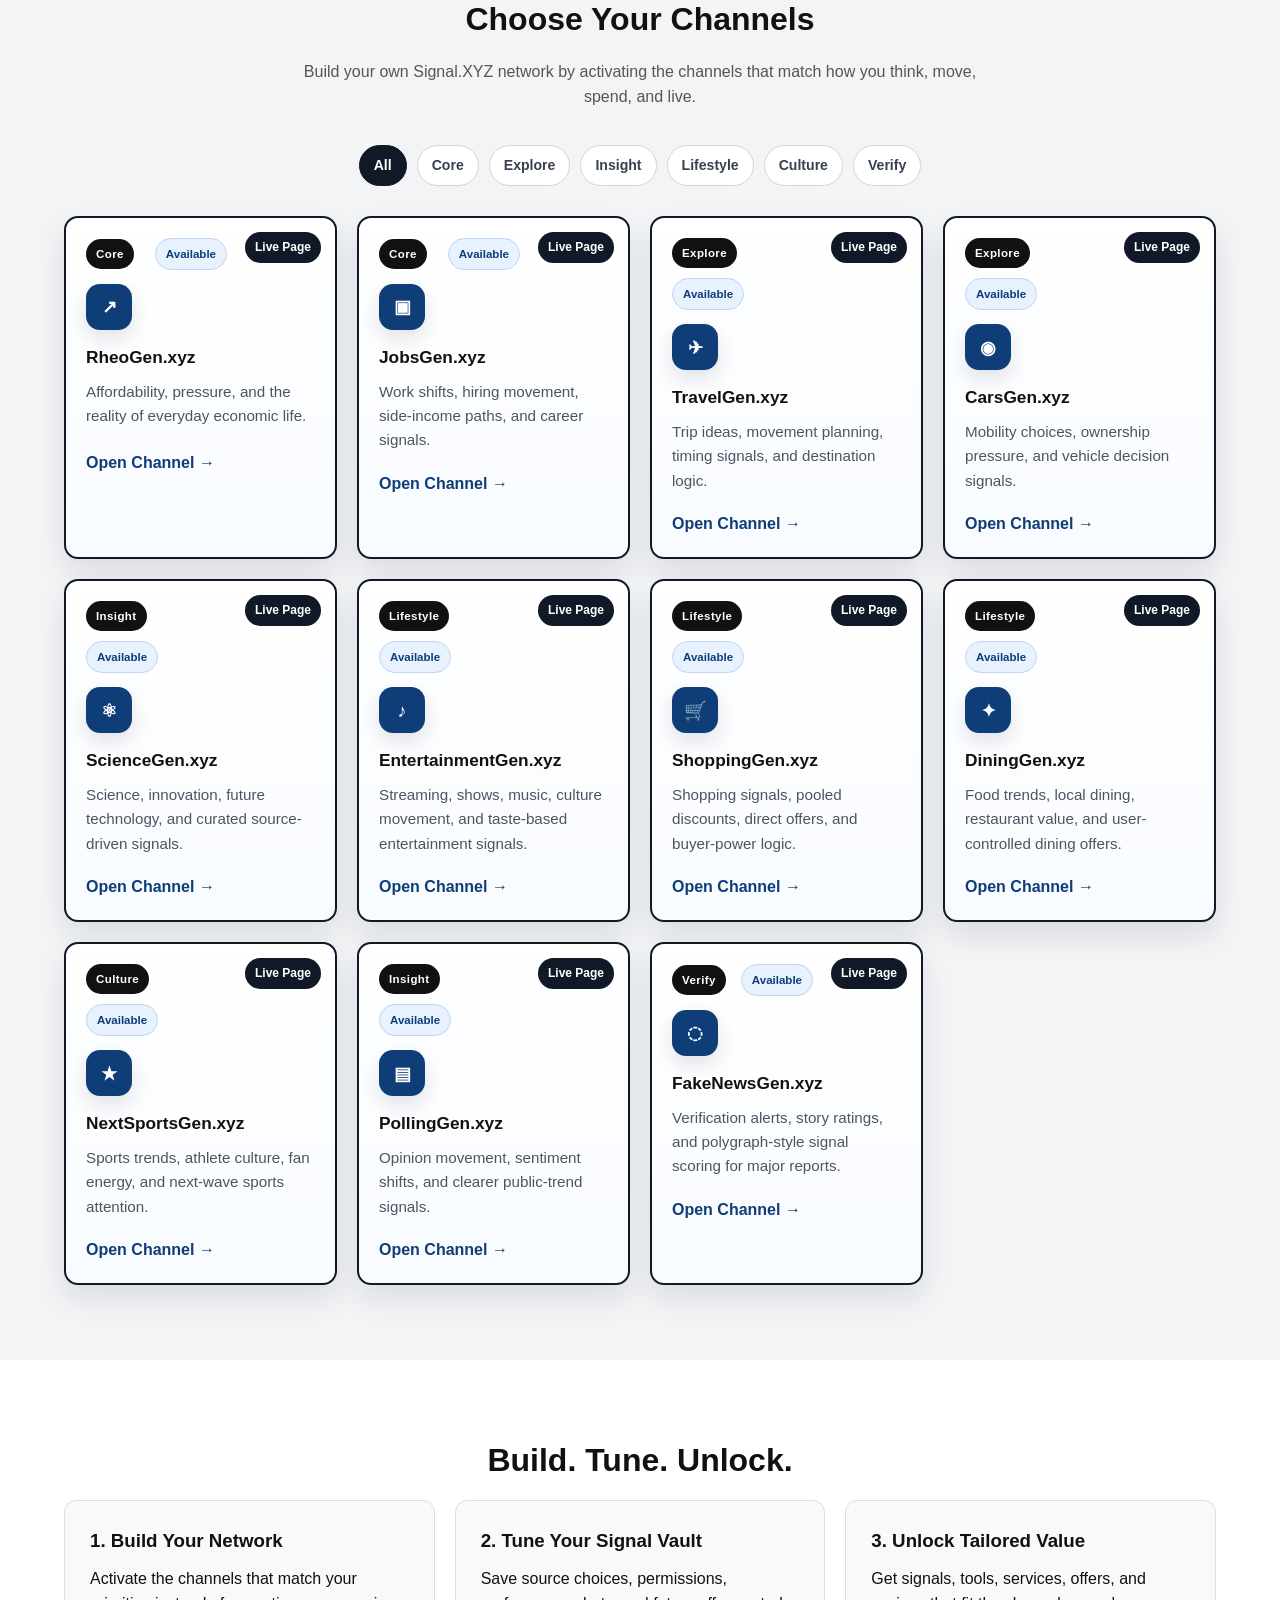
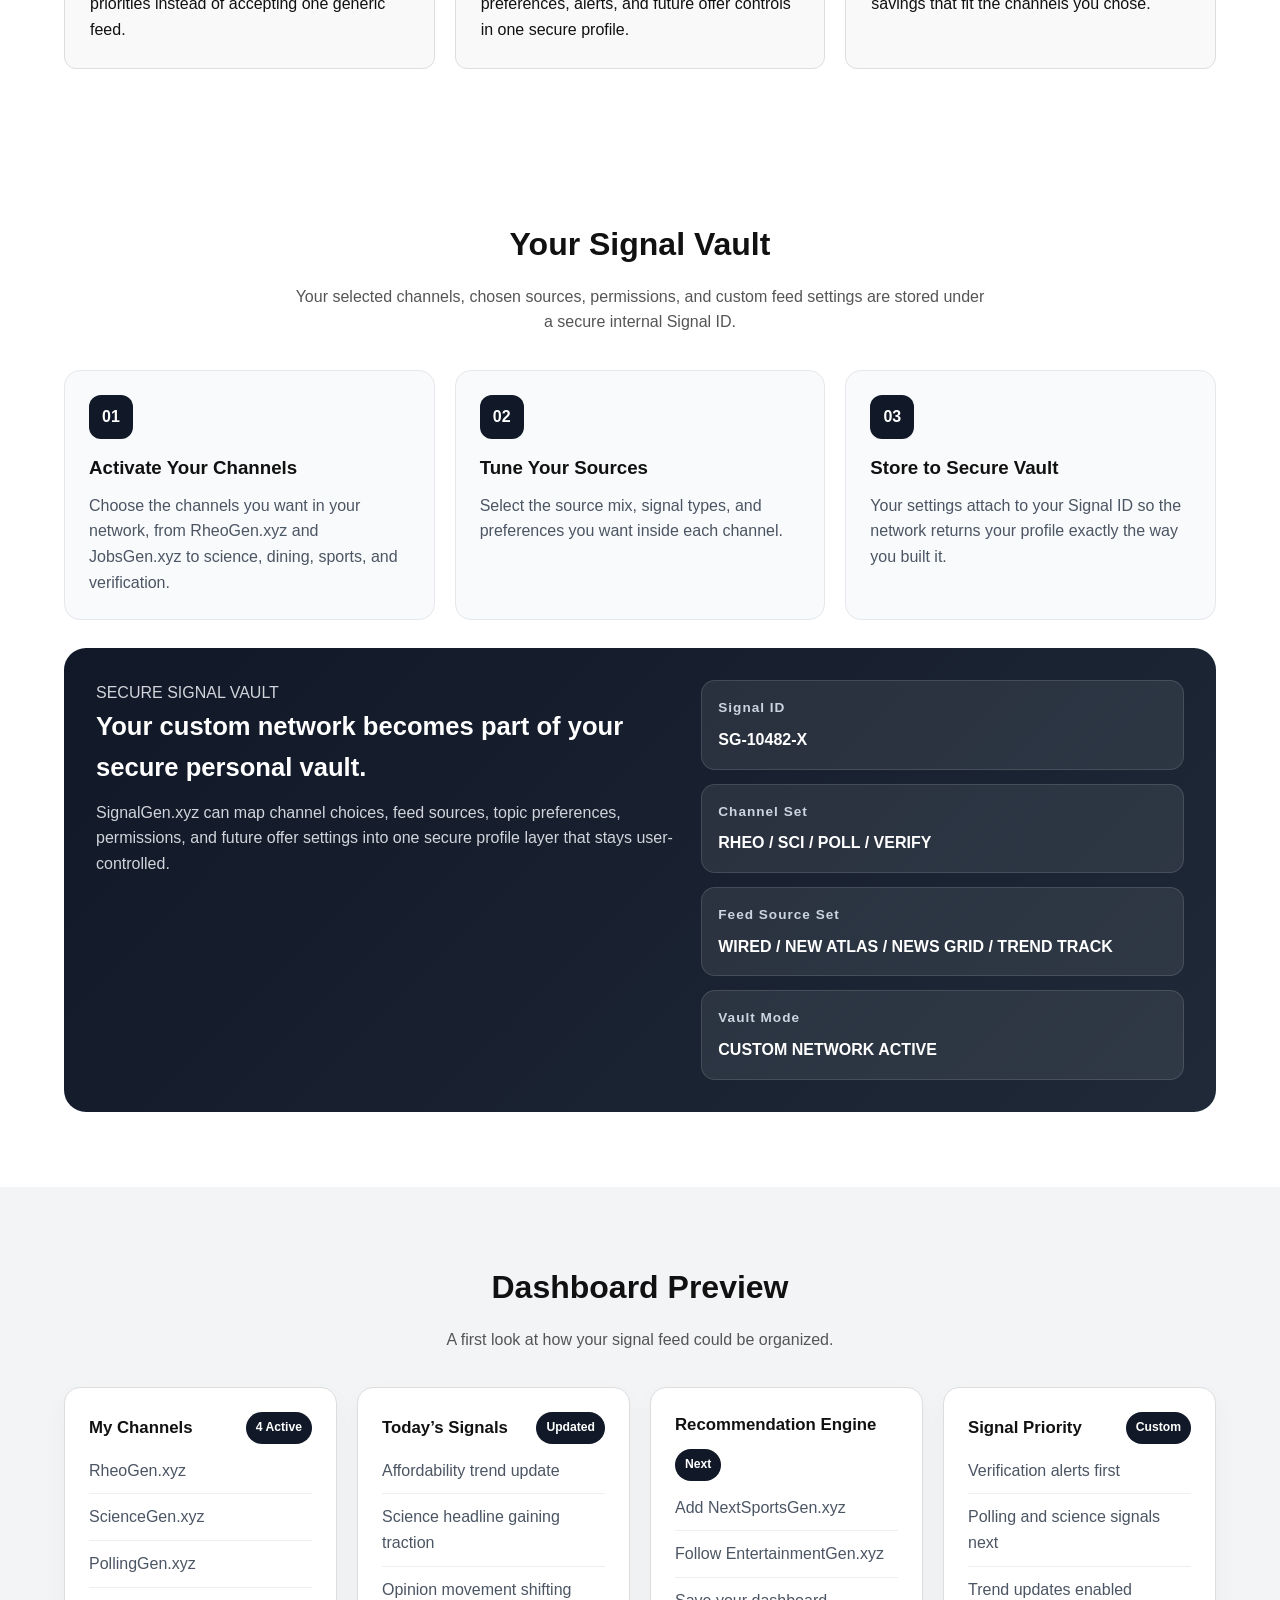
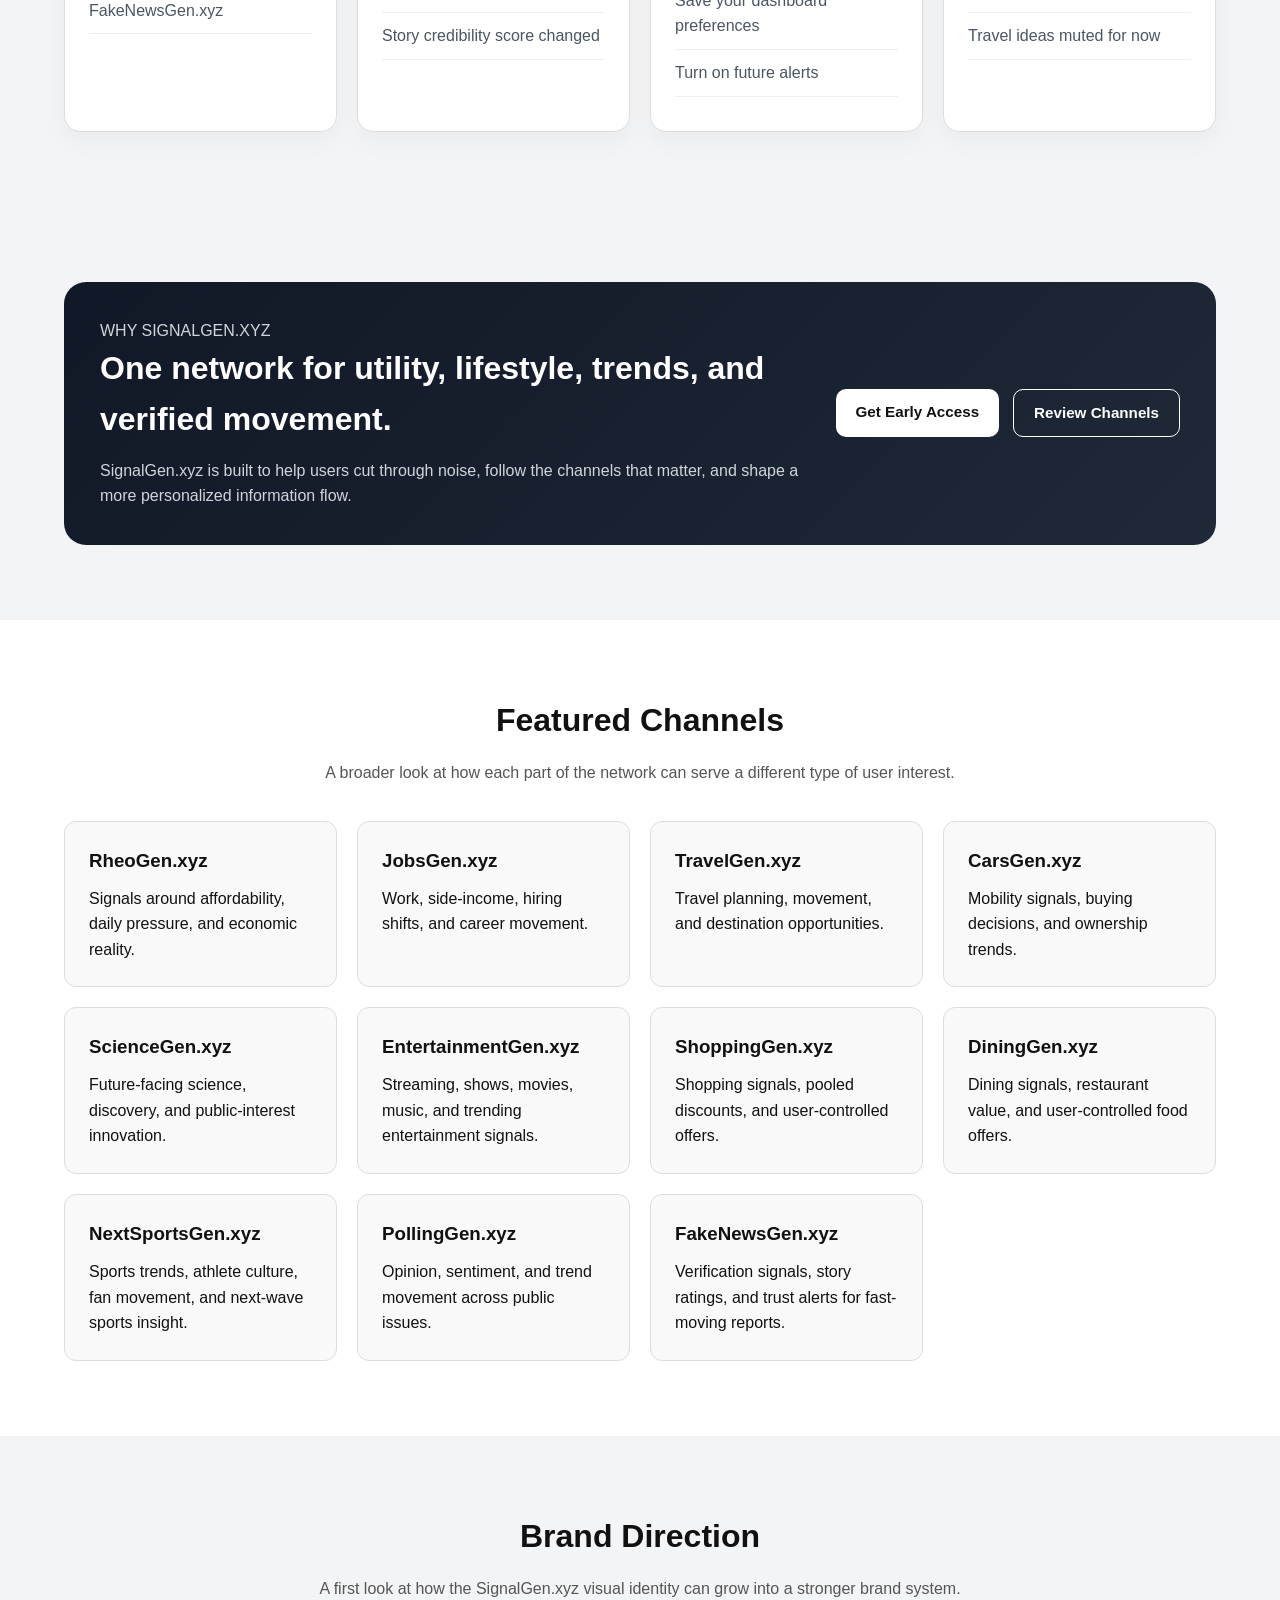
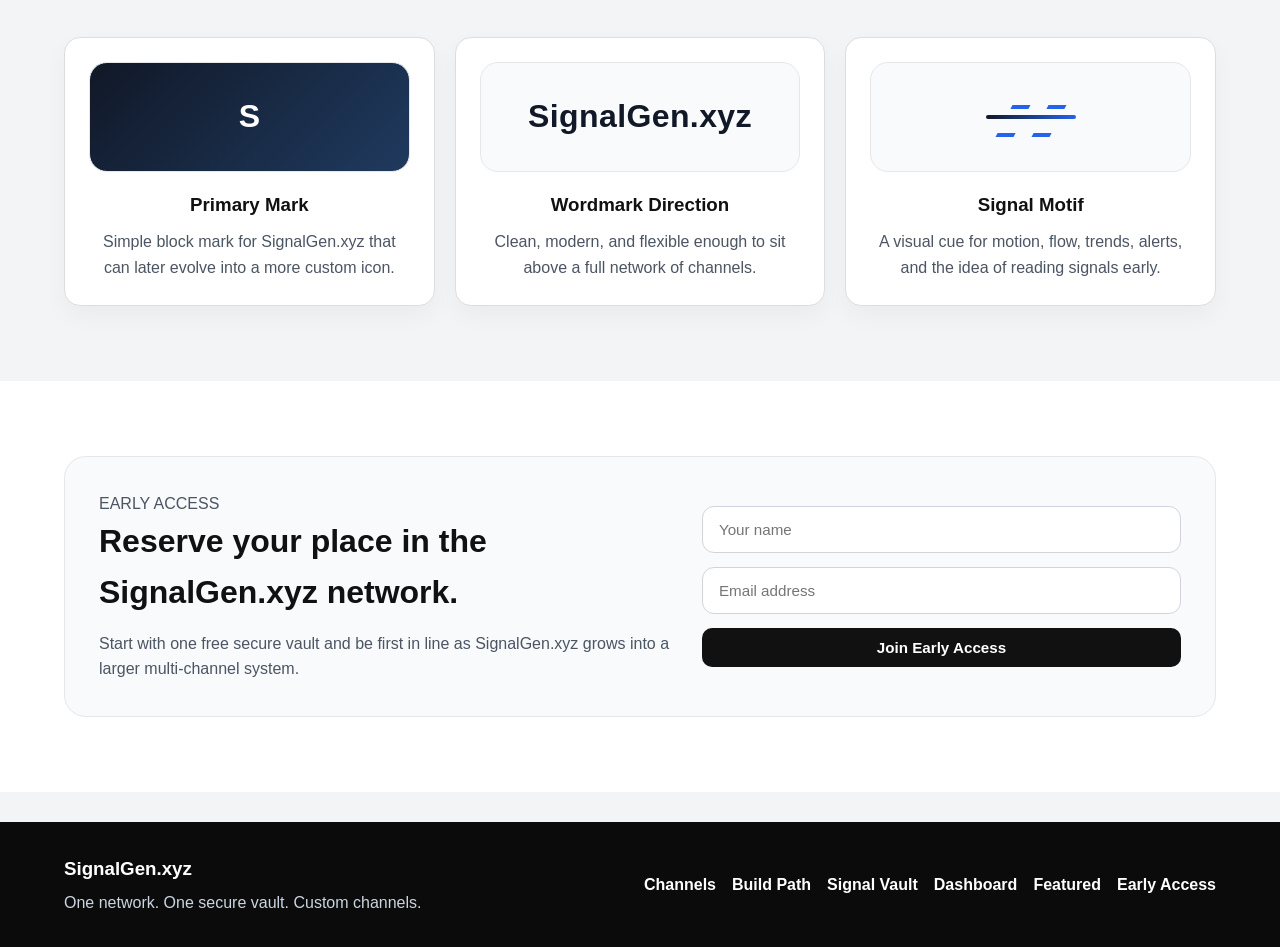
==== commit 3afcfe55: "Update index.html" ====
--- a/index.html
+++ b/index.html
@@ -34,11 +34,13 @@
   <section class="hero">
     <div class="container hero-content">
       <p class="eyebrow">YOU CLICKED AGREE, YOU'RE DATA's BEEN IN PLAY</p>
-      <h1>Build Your Controller</h1>
-      <p class="hero-text">
-       Sucure! your user ID code is your Identiy, Build & control a personal data vault with custom channels, "To Grow Feed it DATA!" control permissions, pool data for future value for you!—
-       see what their collecting then use it like a cheat code with with Signal.XYZ network. 
-      </p>
+      <p class="eyebrow">YOU CLICKED AGREE, YOU’RE ALREADY IN PLAY</p>
+<h1>Build Your Controller</h1>
+<p class="hero-text">
+  Secure your Signal ID. Build a personal data vault with custom channels, feed controls,
+  permissions, and future offers. See what’s being collected, take control of what reaches you,
+  and turn your Signal.XYZ network into a cheat code for smarter signals, savings, and decisions.
+</p>
 
       <div class="hero-buttons">
         <a href="#early-access" class="btn btn-solid">Start My Vault</a>
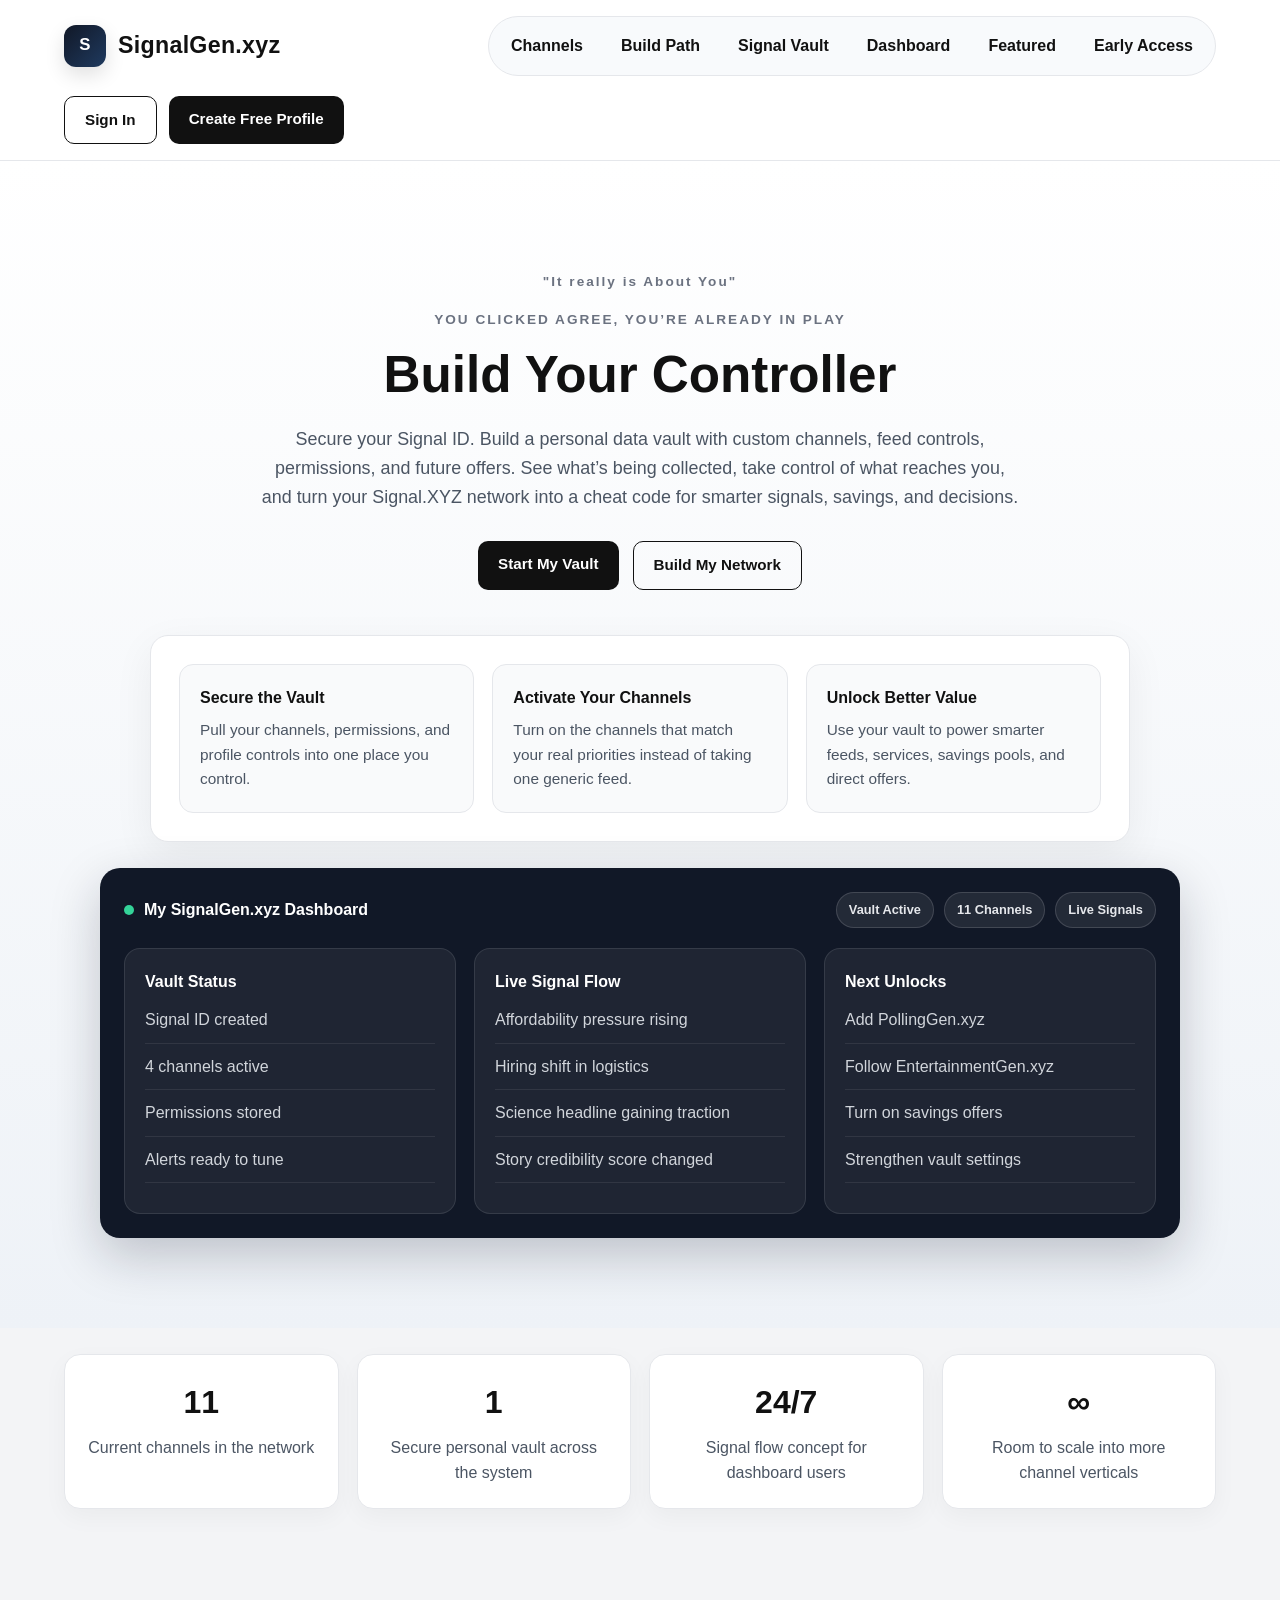
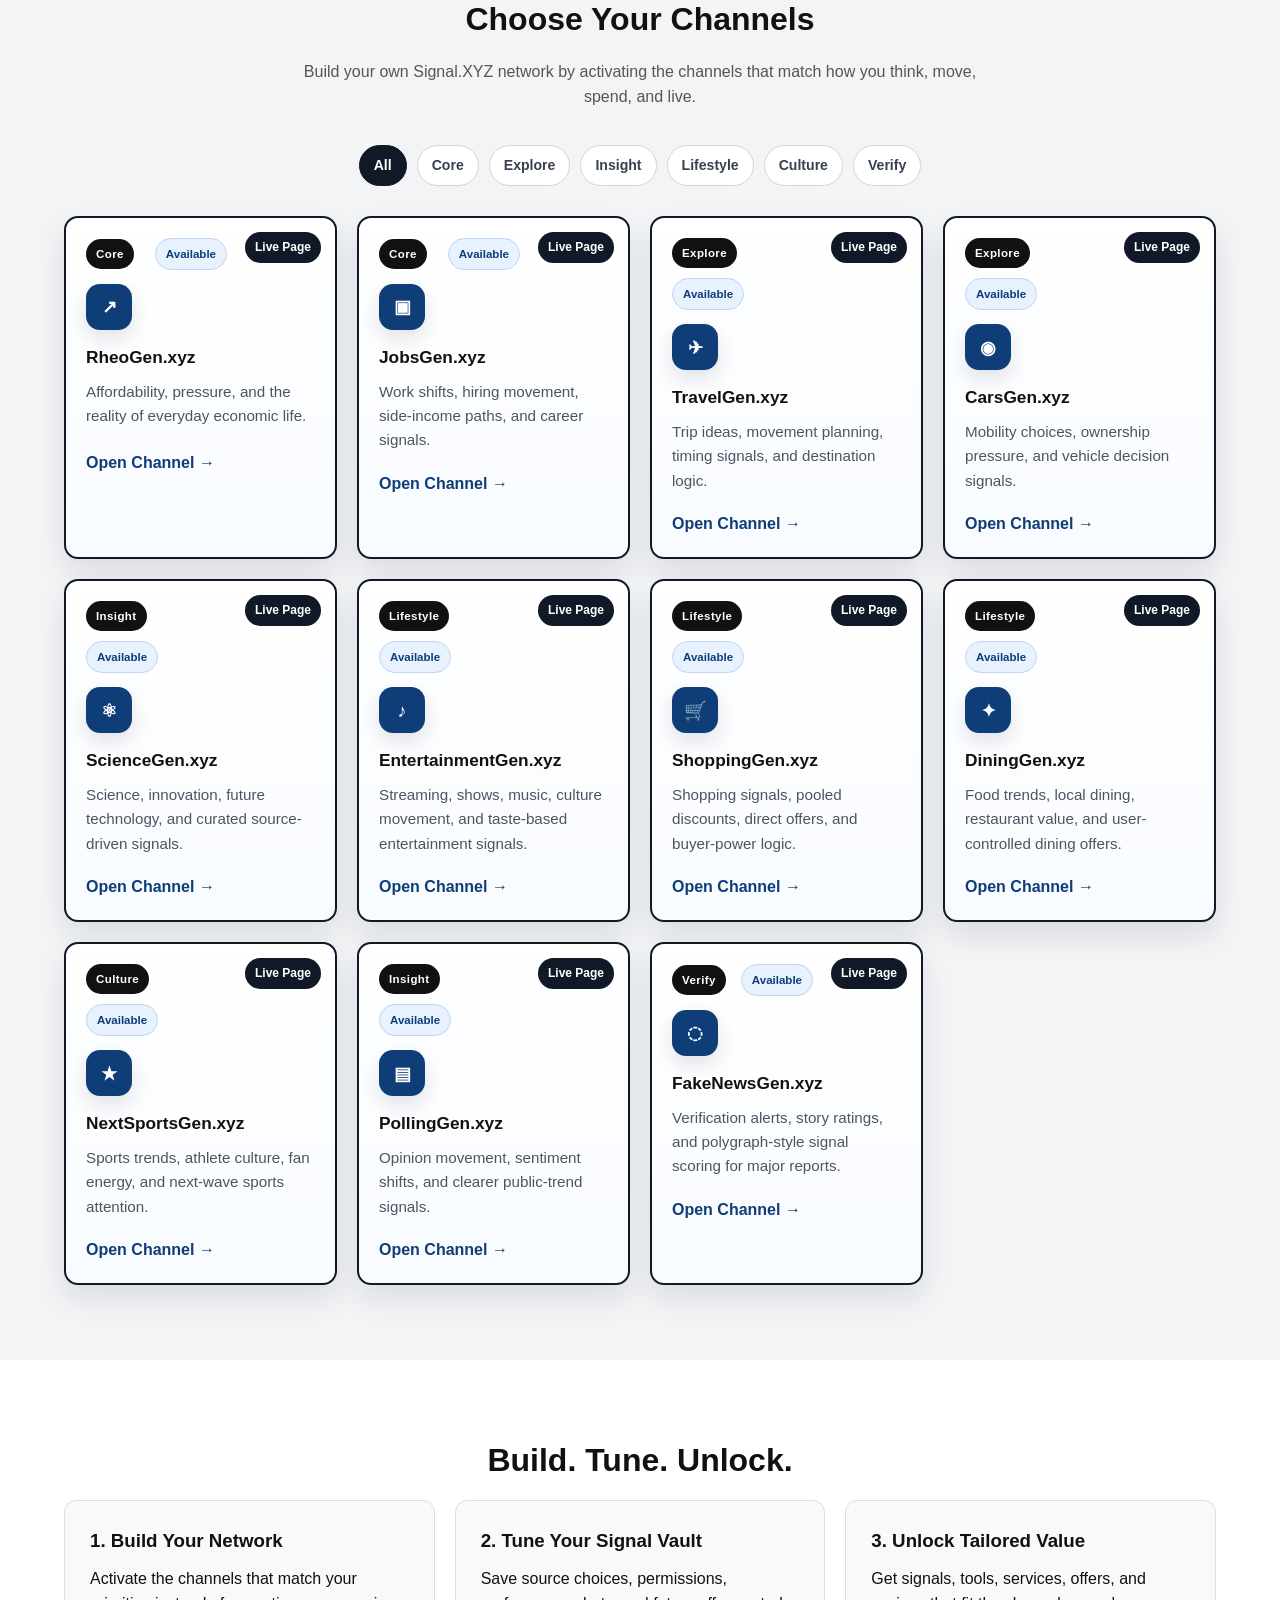
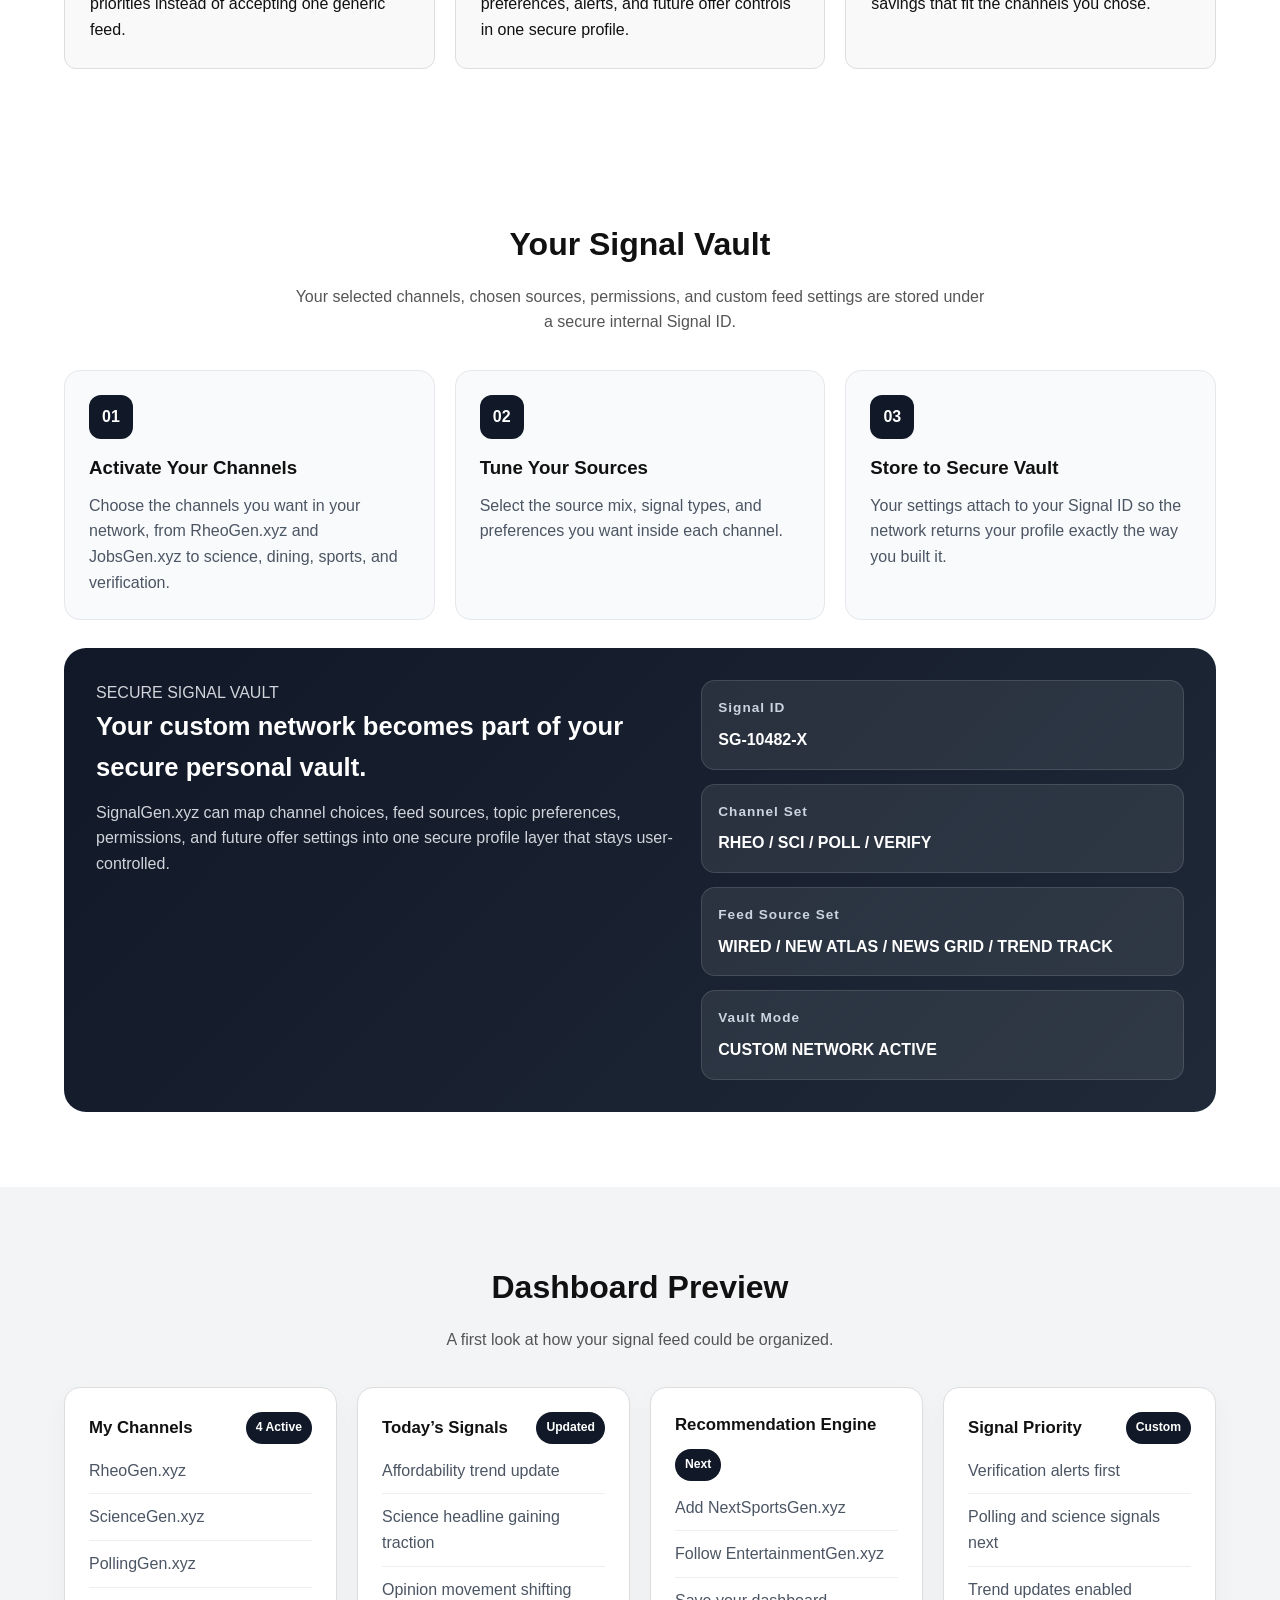
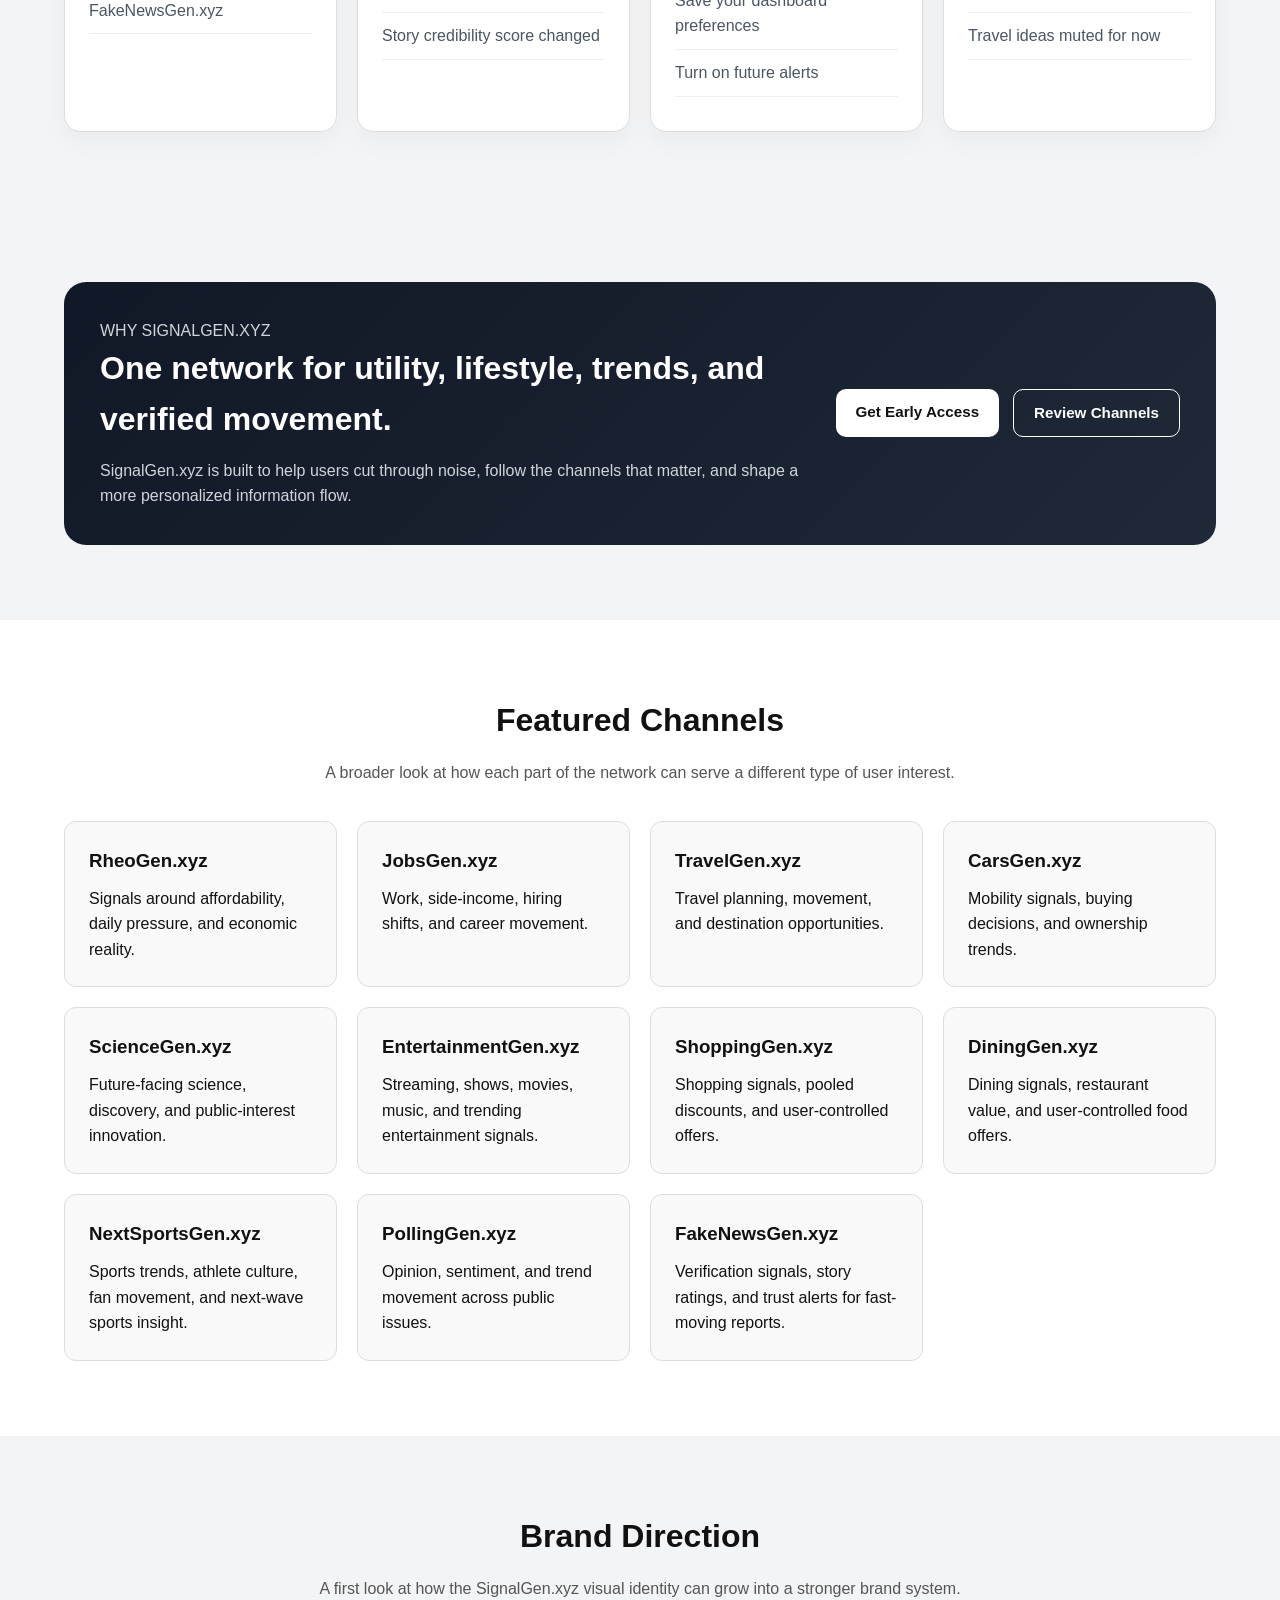
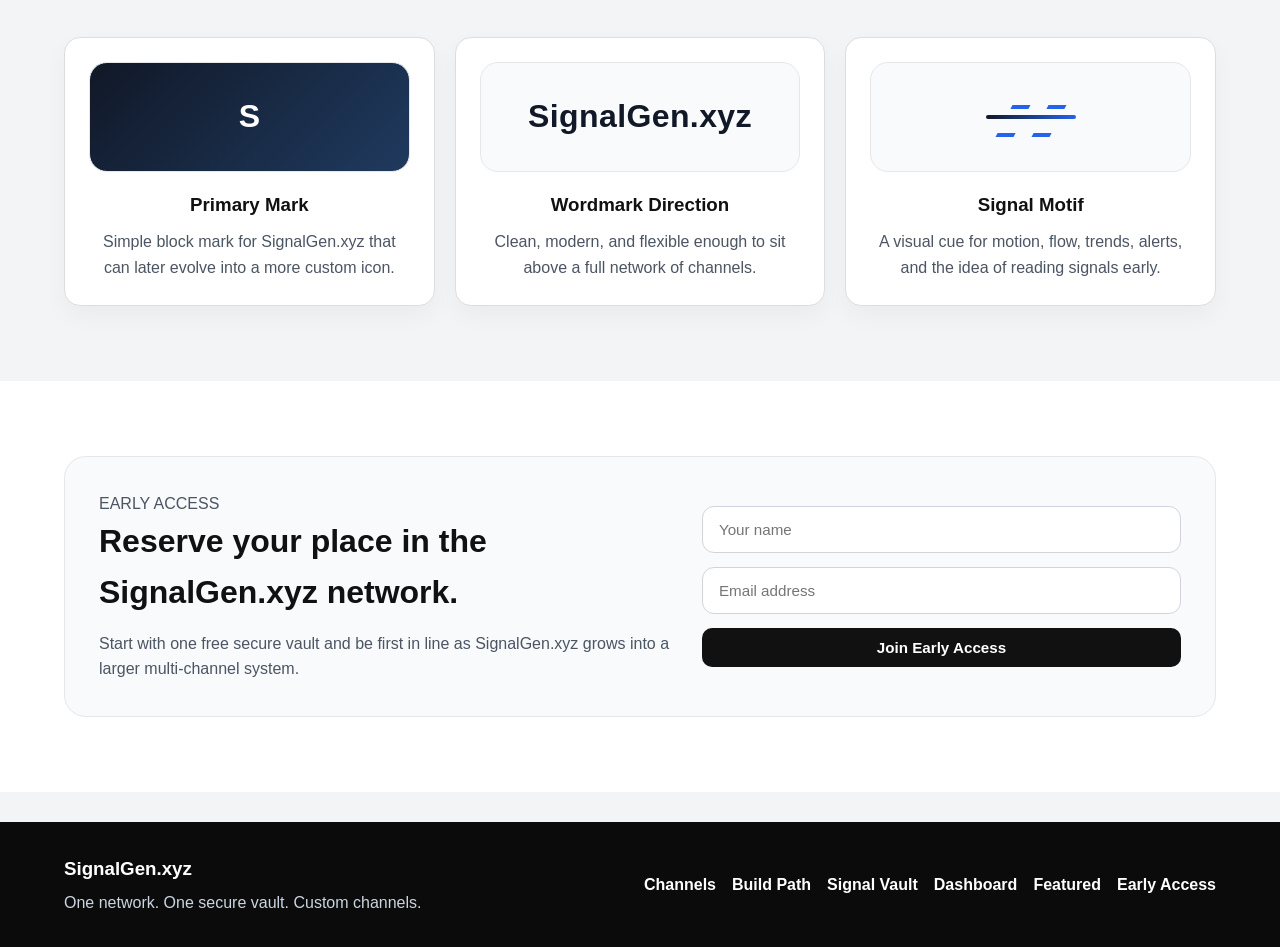
==== commit d822103c: "Update index.html" ====
--- a/index.html
+++ b/index.html
@@ -33,7 +33,7 @@
 
   <section class="hero">
     <div class="container hero-content">
-      <p class="eyebrow">YOU CLICKED AGREE, YOU'RE DATA's BEEN IN PLAY</p>
+      <p class="eyebrow">"It really is About You"</p>
       <p class="eyebrow">YOU CLICKED AGREE, YOU’RE ALREADY IN PLAY</p>
 <h1>Build Your Controller</h1>
 <p class="hero-text">
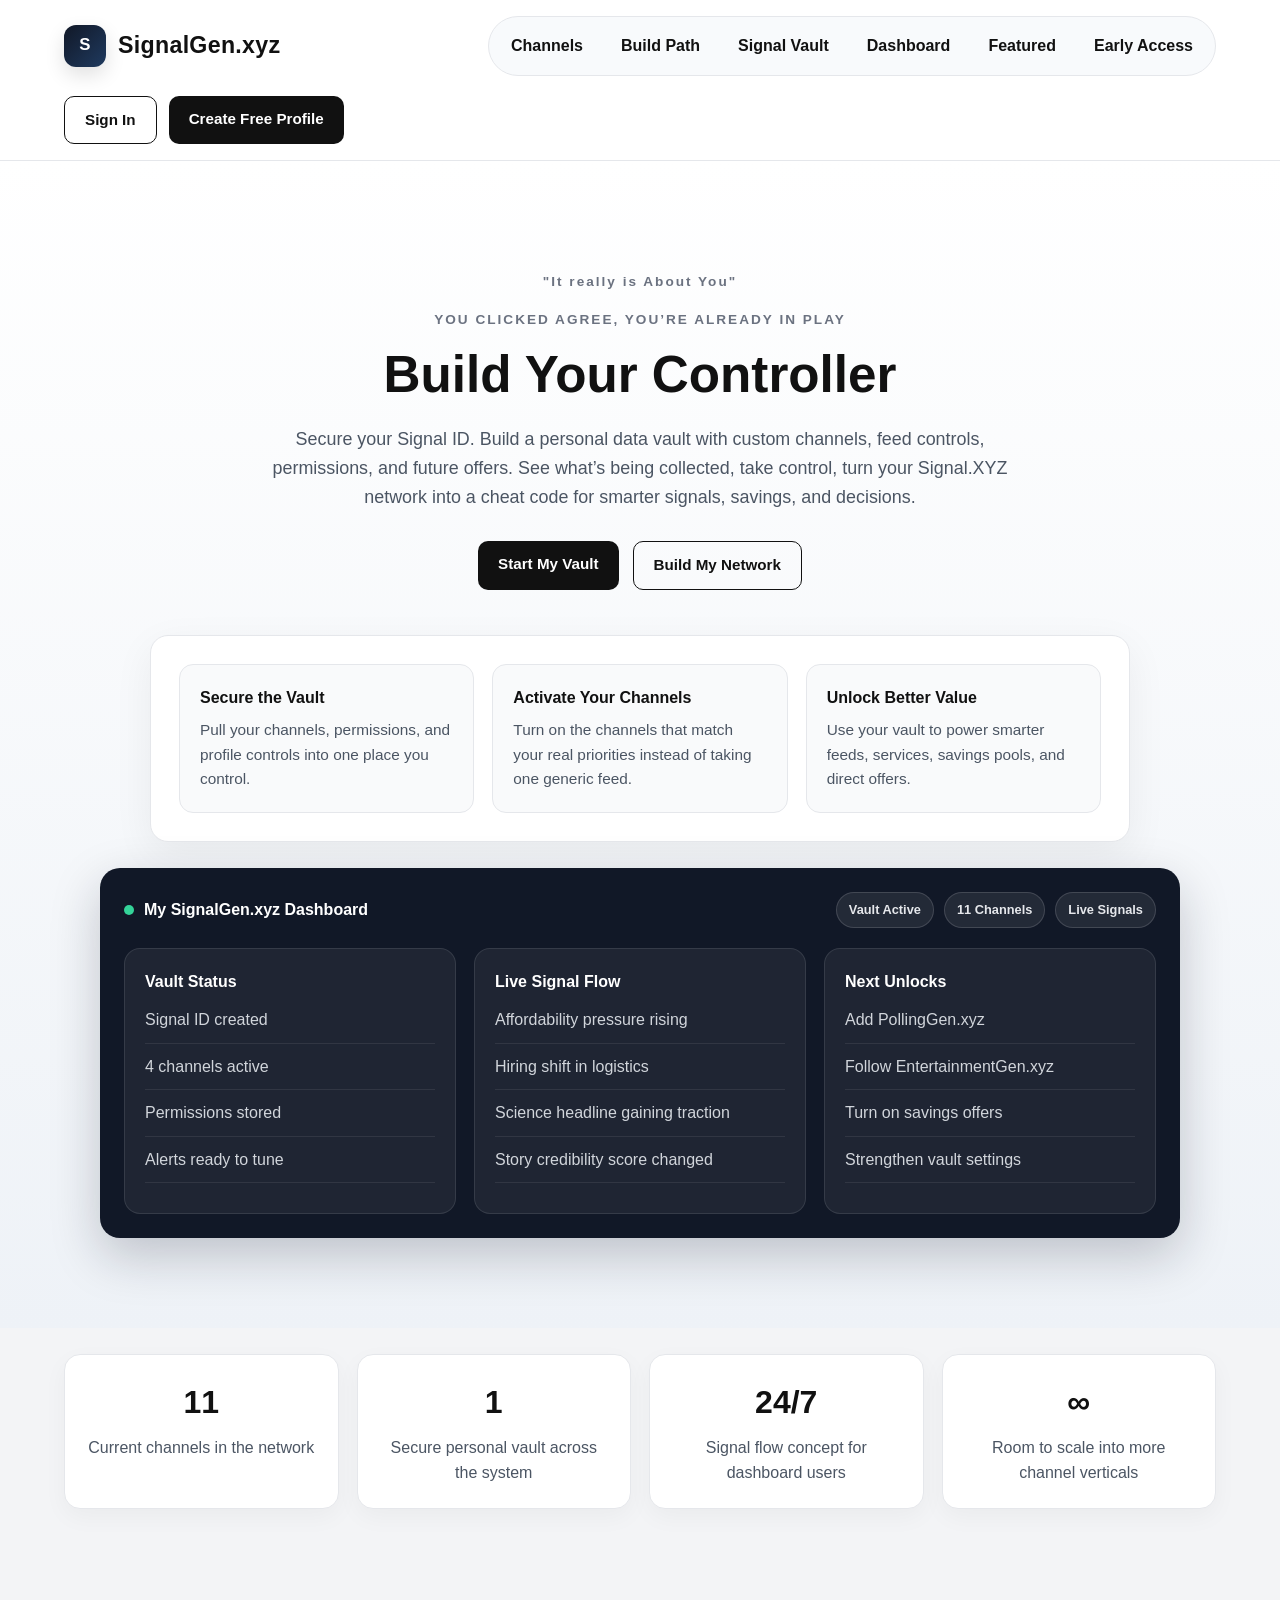
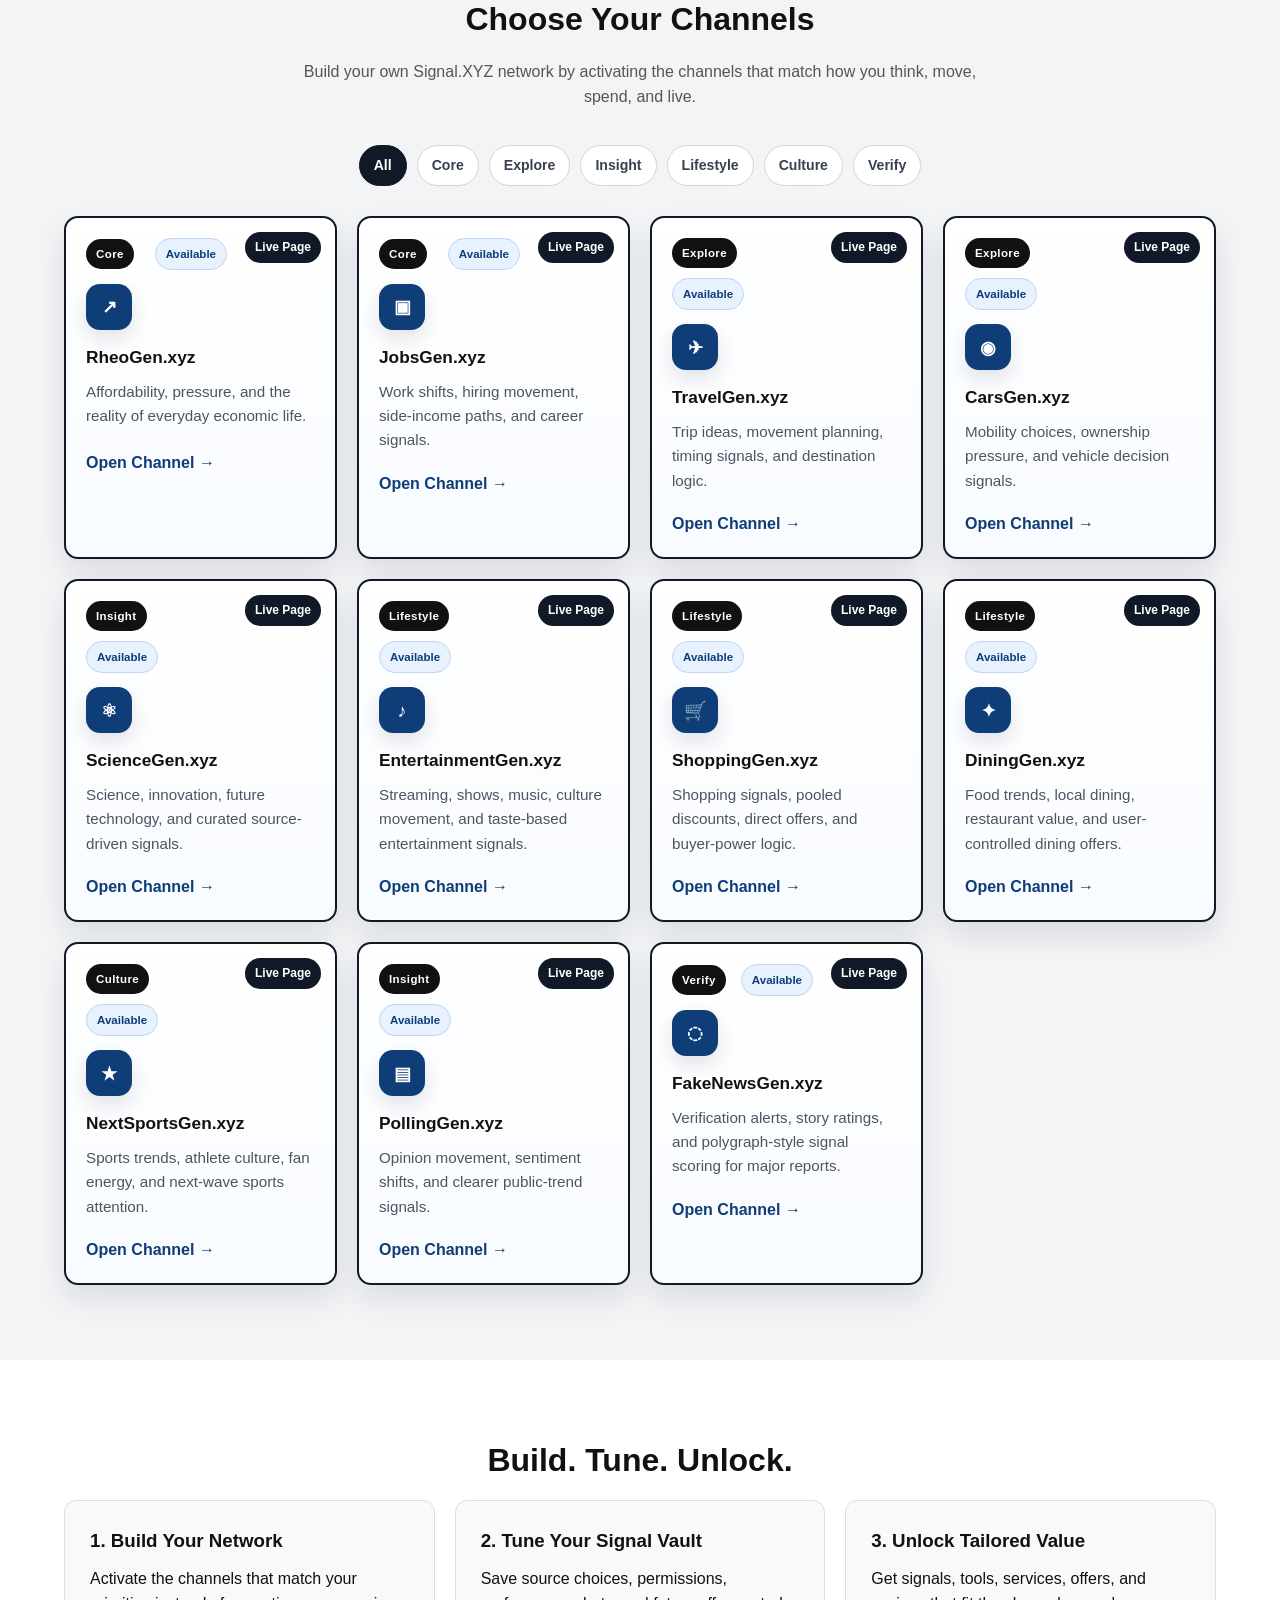
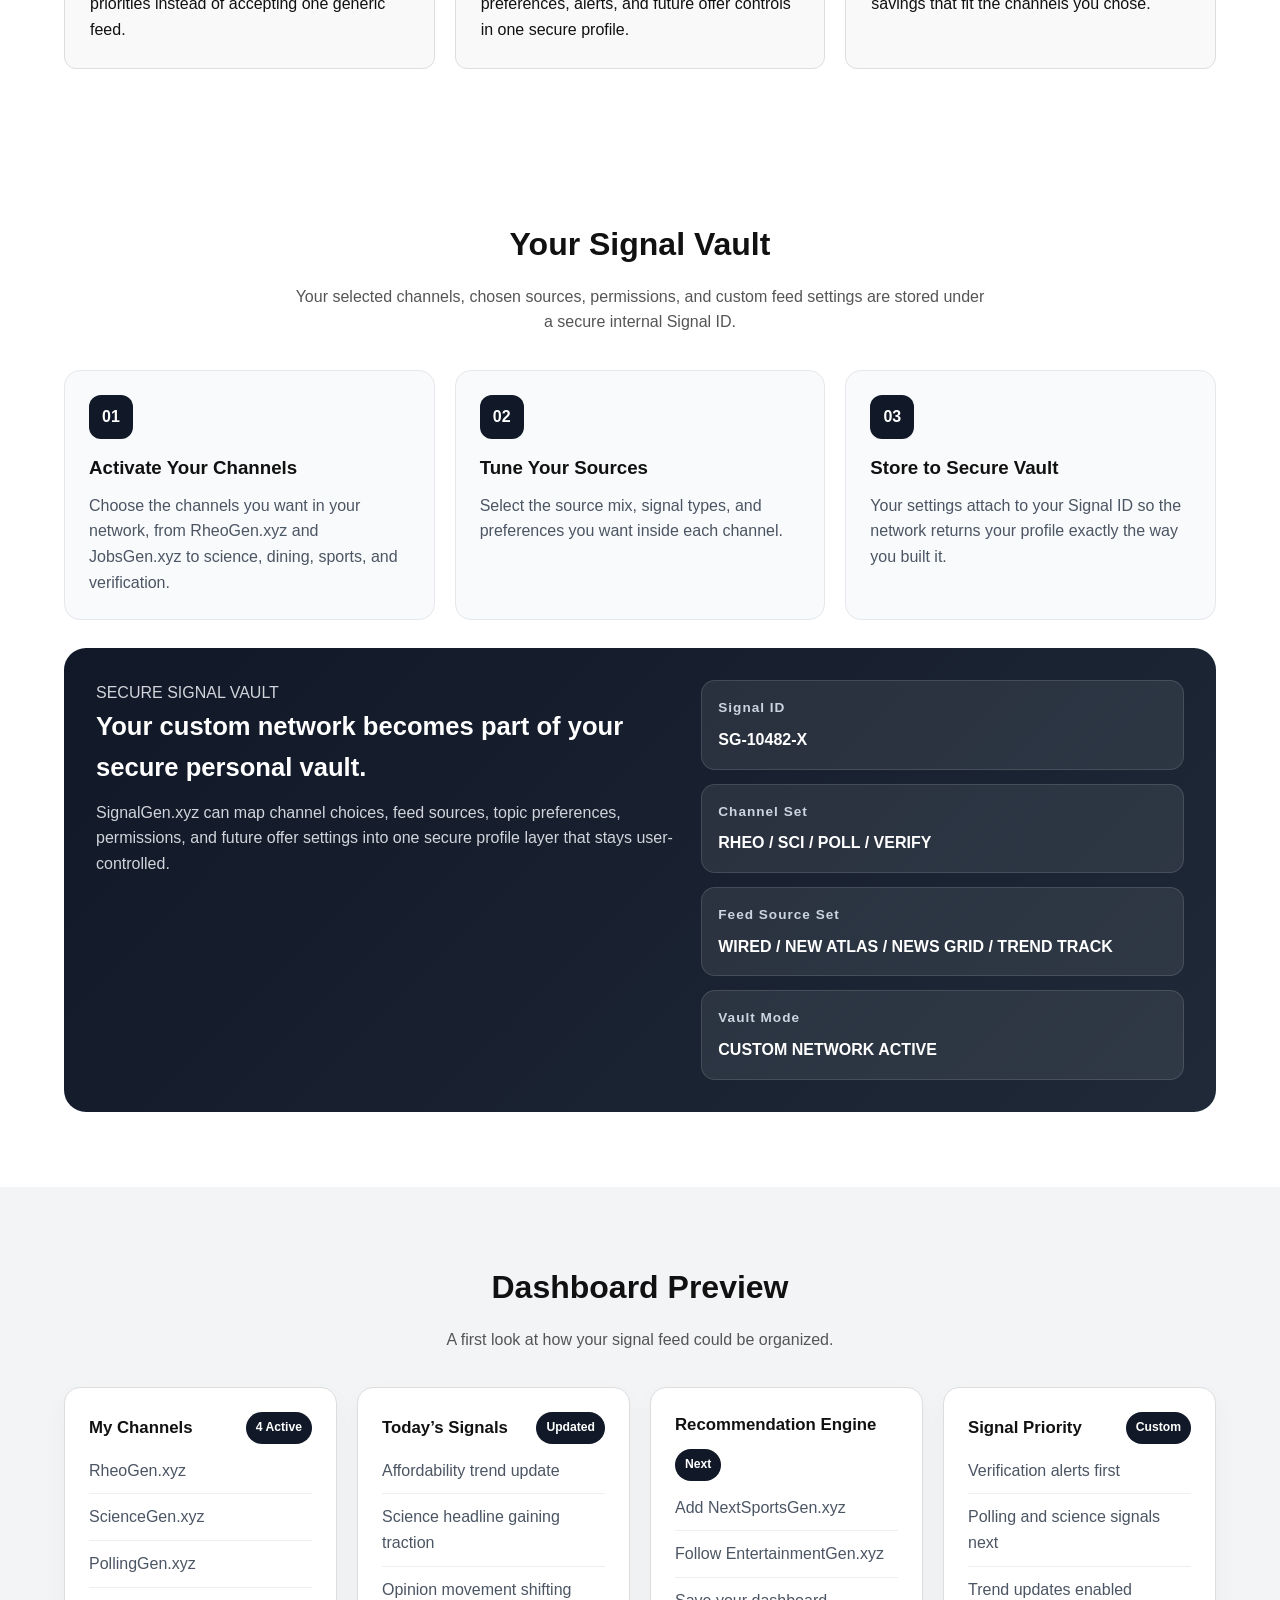
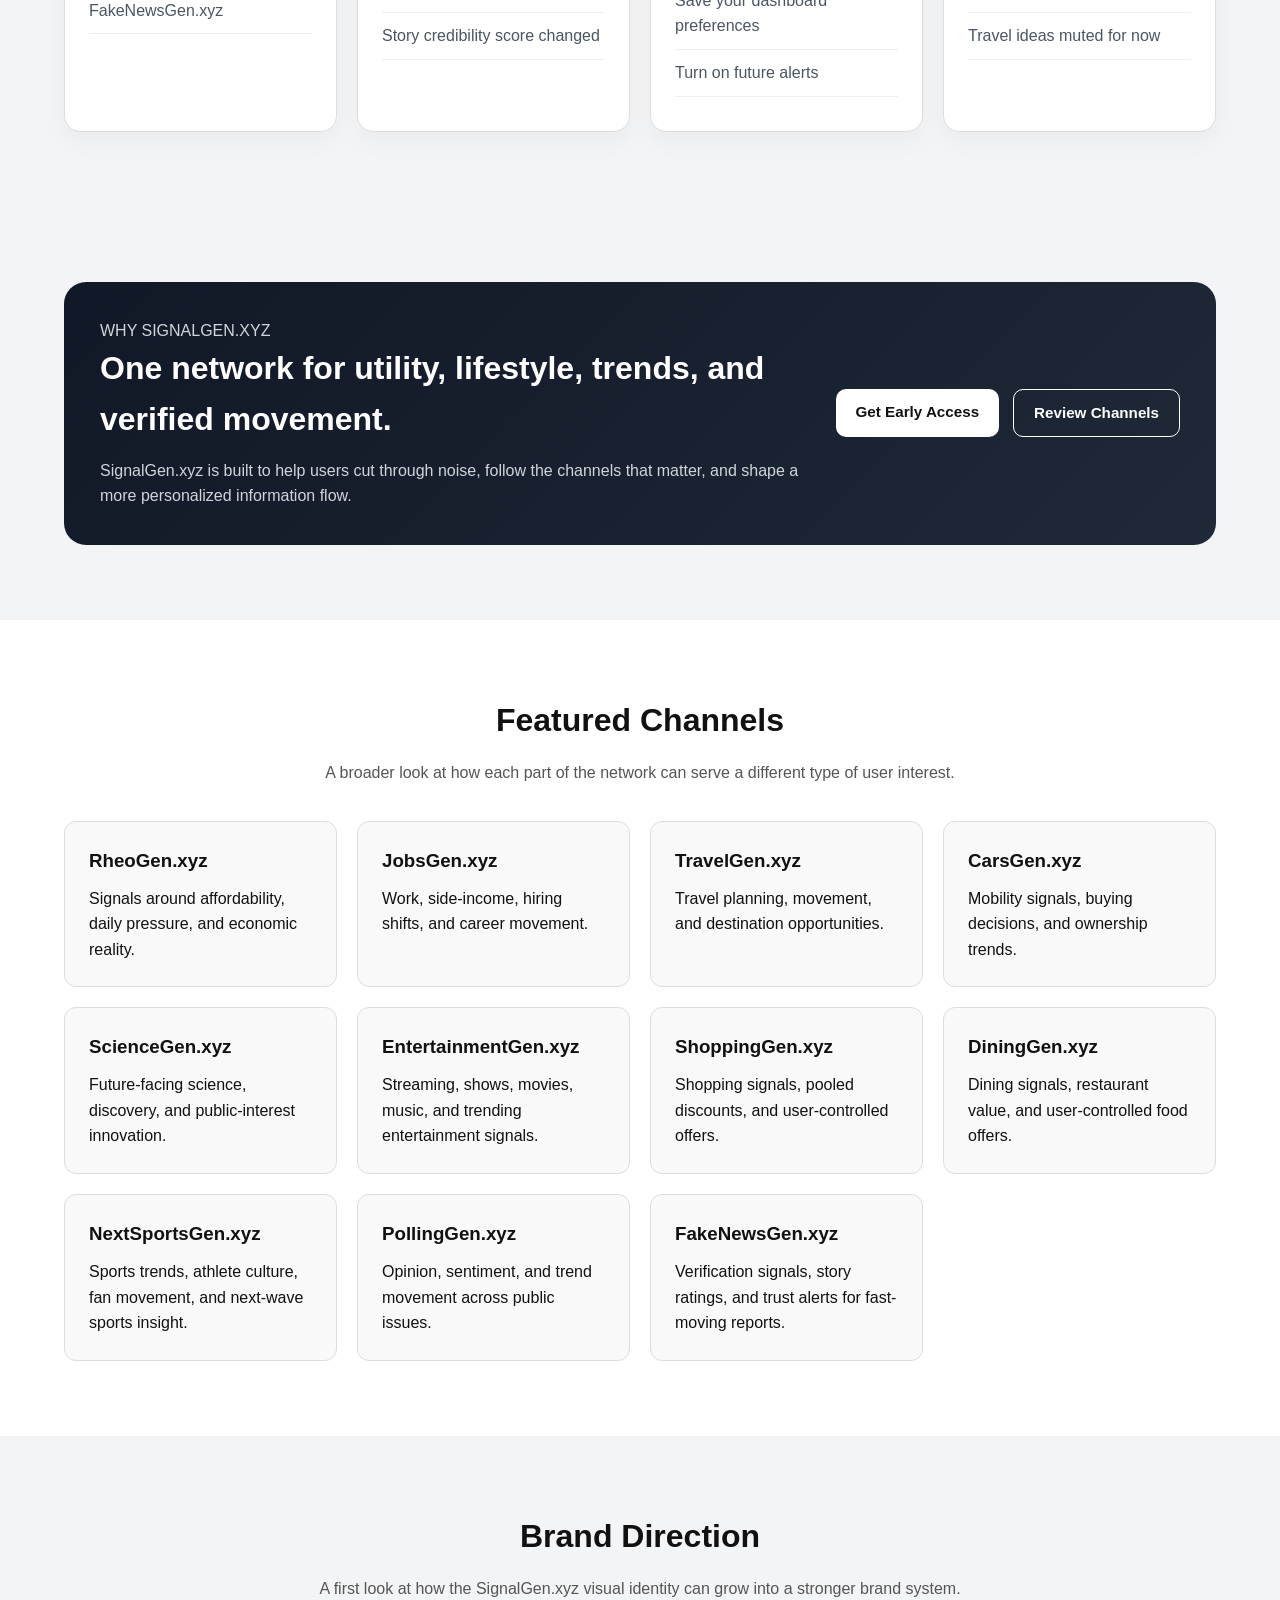
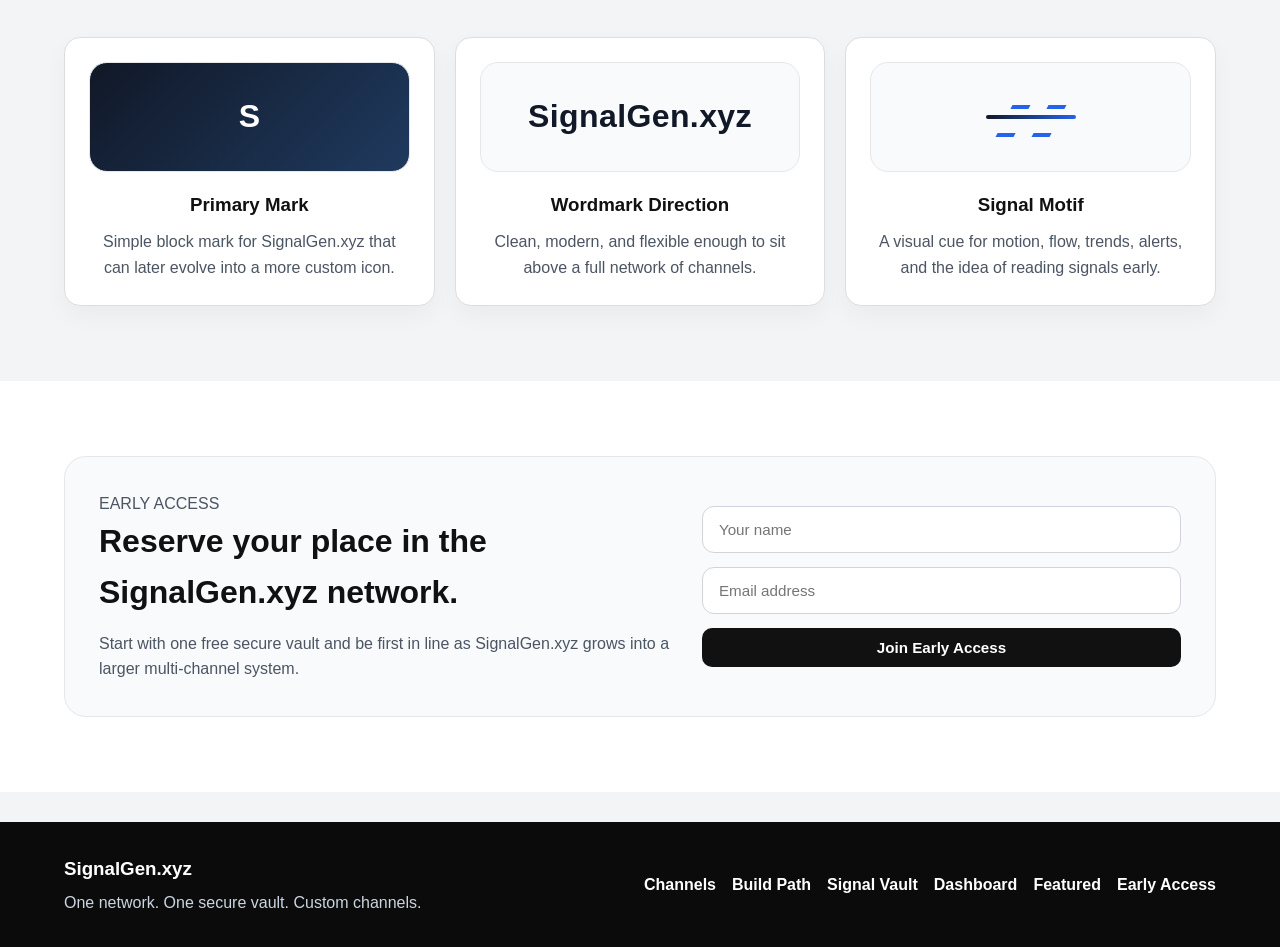
==== commit b999623c: "Update index.html" ====
--- a/index.html
+++ b/index.html
@@ -38,8 +38,7 @@
 <h1>Build Your Controller</h1>
 <p class="hero-text">
   Secure your Signal ID. Build a personal data vault with custom channels, feed controls,
-  permissions, and future offers. See what’s being collected, take control of what reaches you,
-  and turn your Signal.XYZ network into a cheat code for smarter signals, savings, and decisions.
+  permissions, and future offers. See what’s being collected, take control, turn your Signal.XYZ network into a cheat code for smarter signals, savings, and decisions.
 </p>
 
       <div class="hero-buttons">
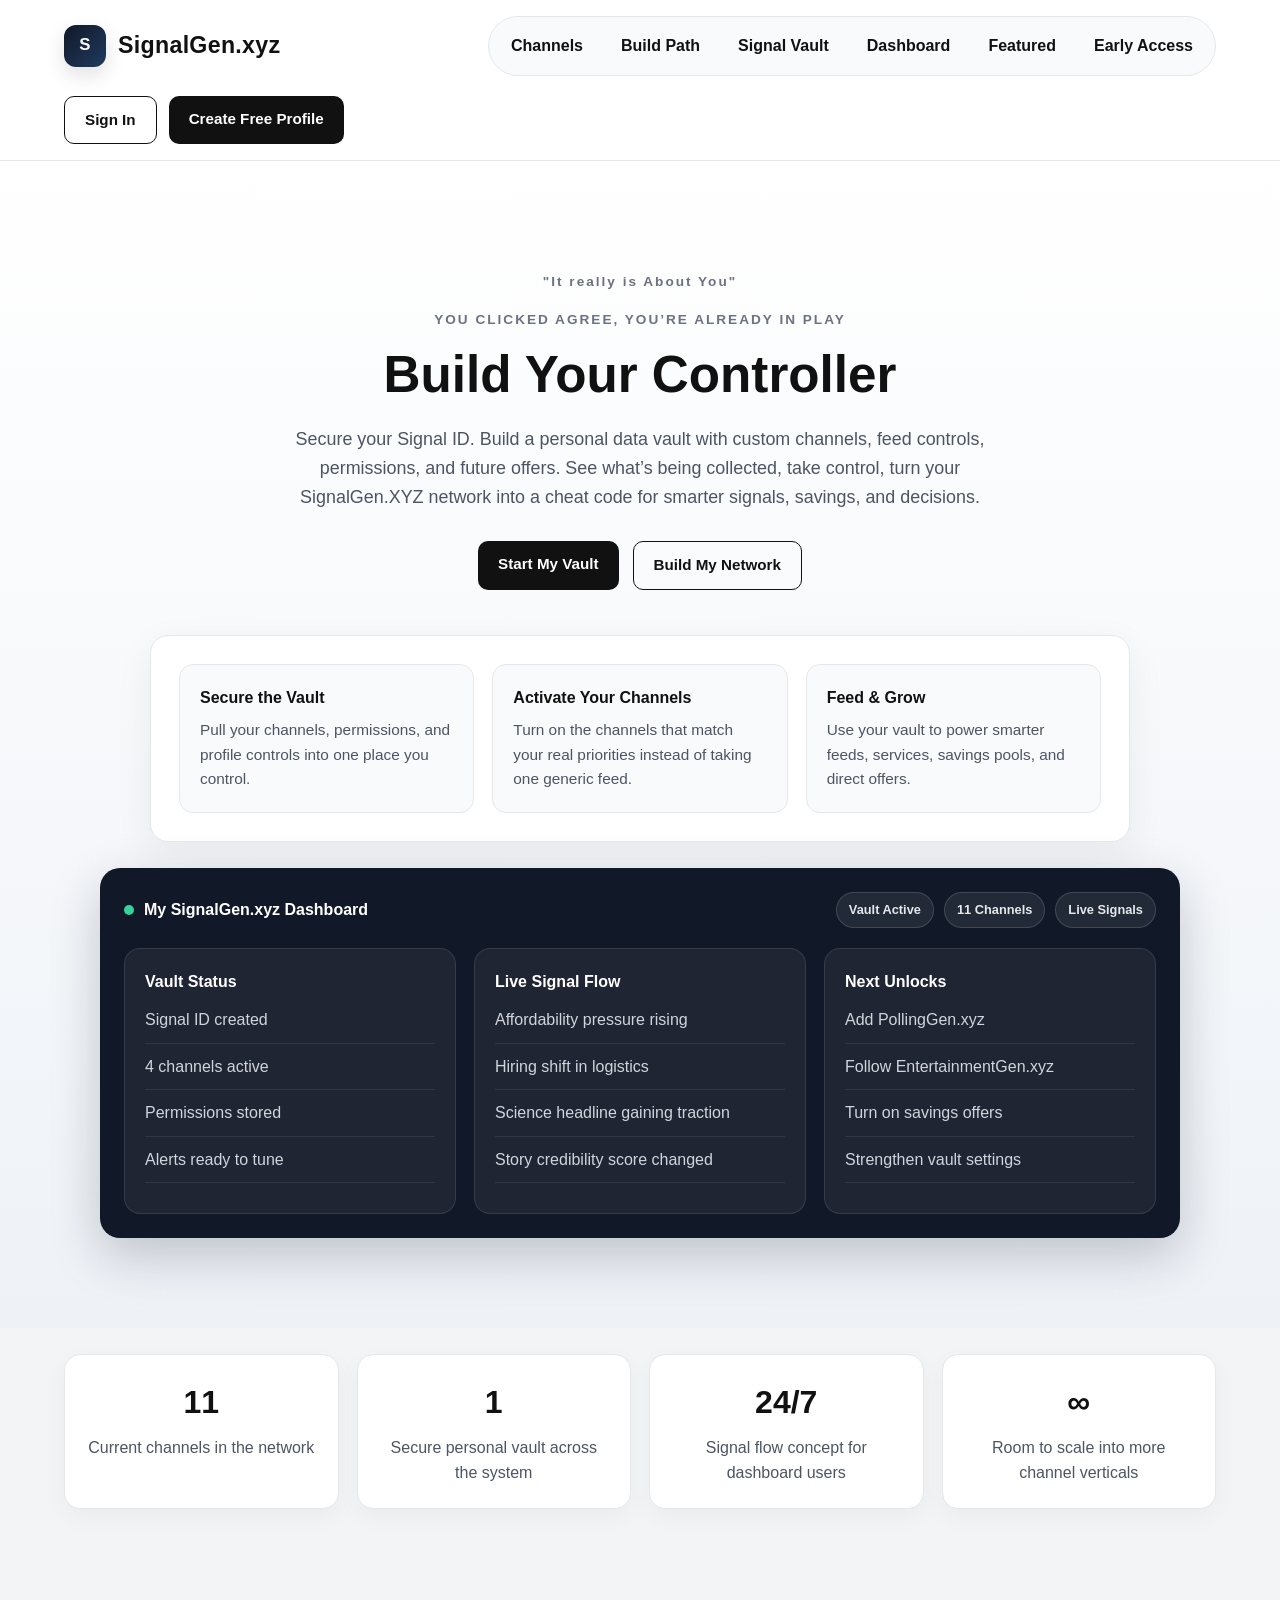
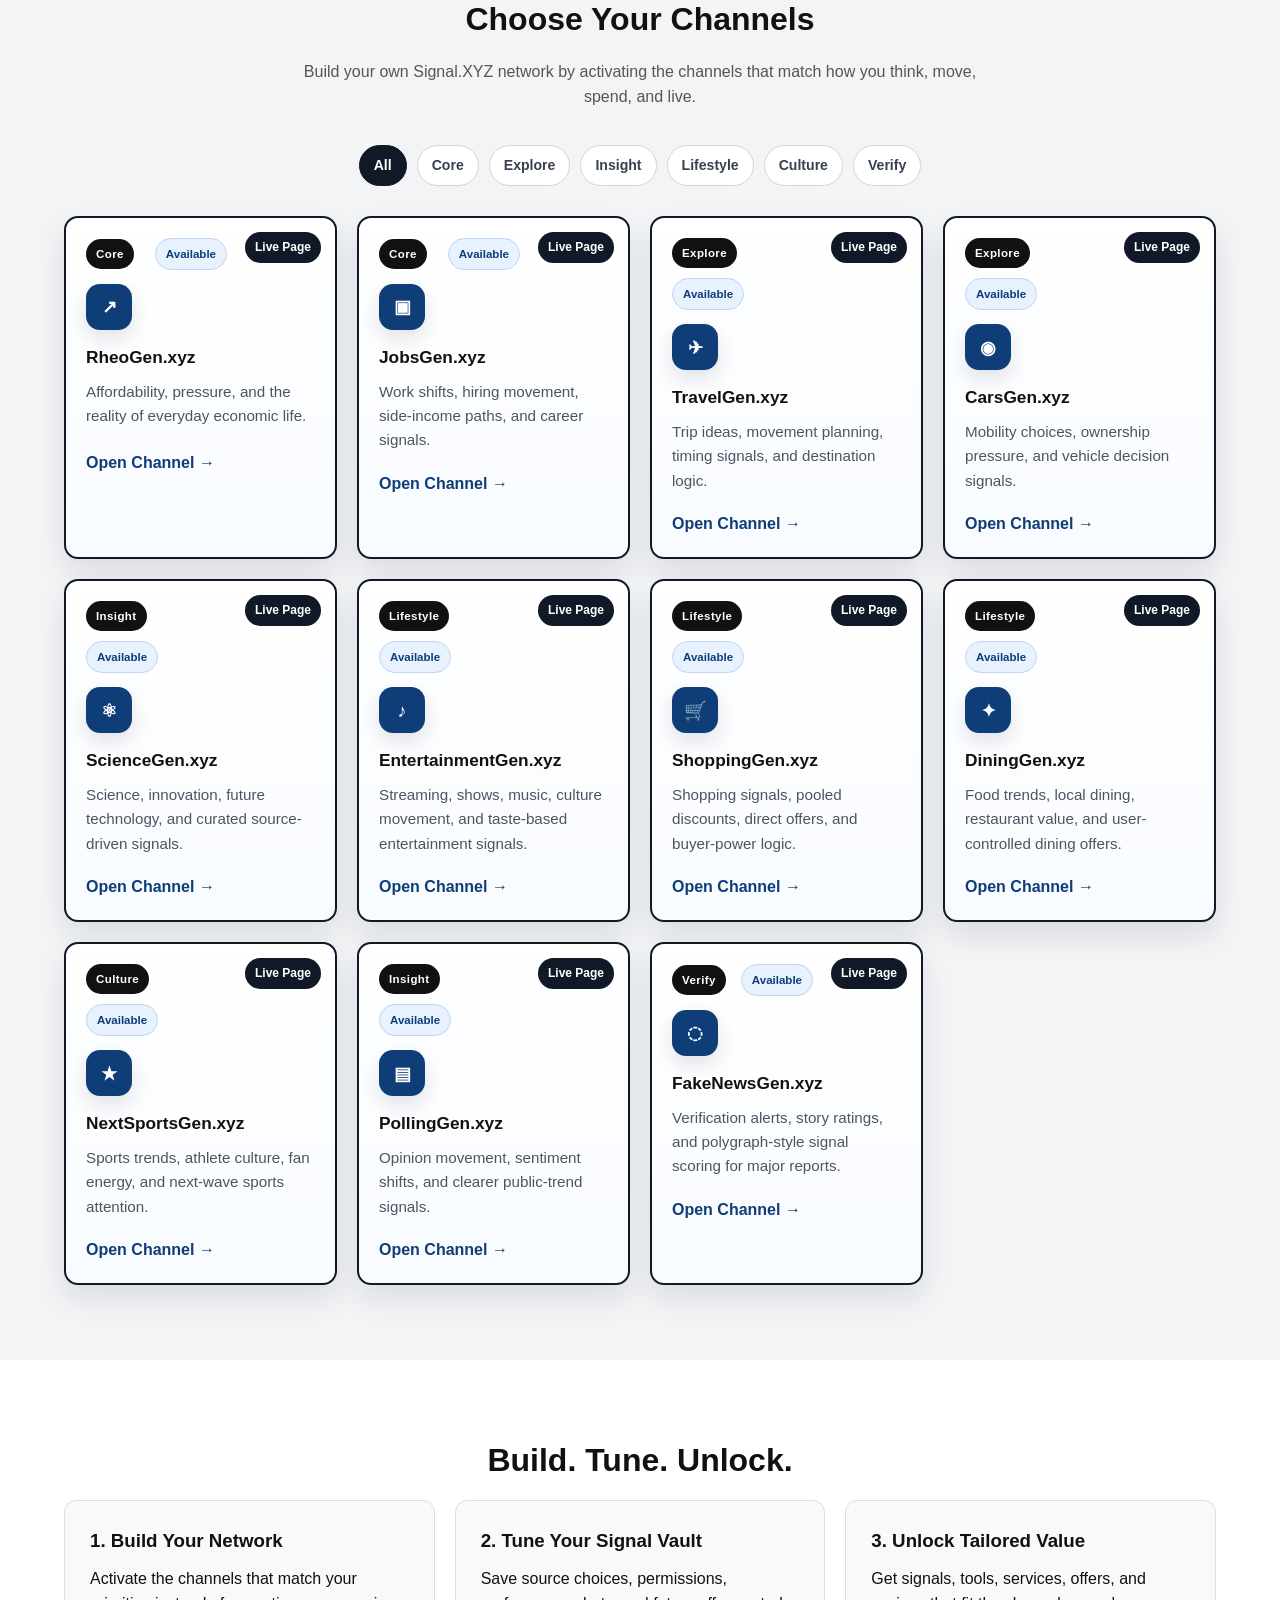
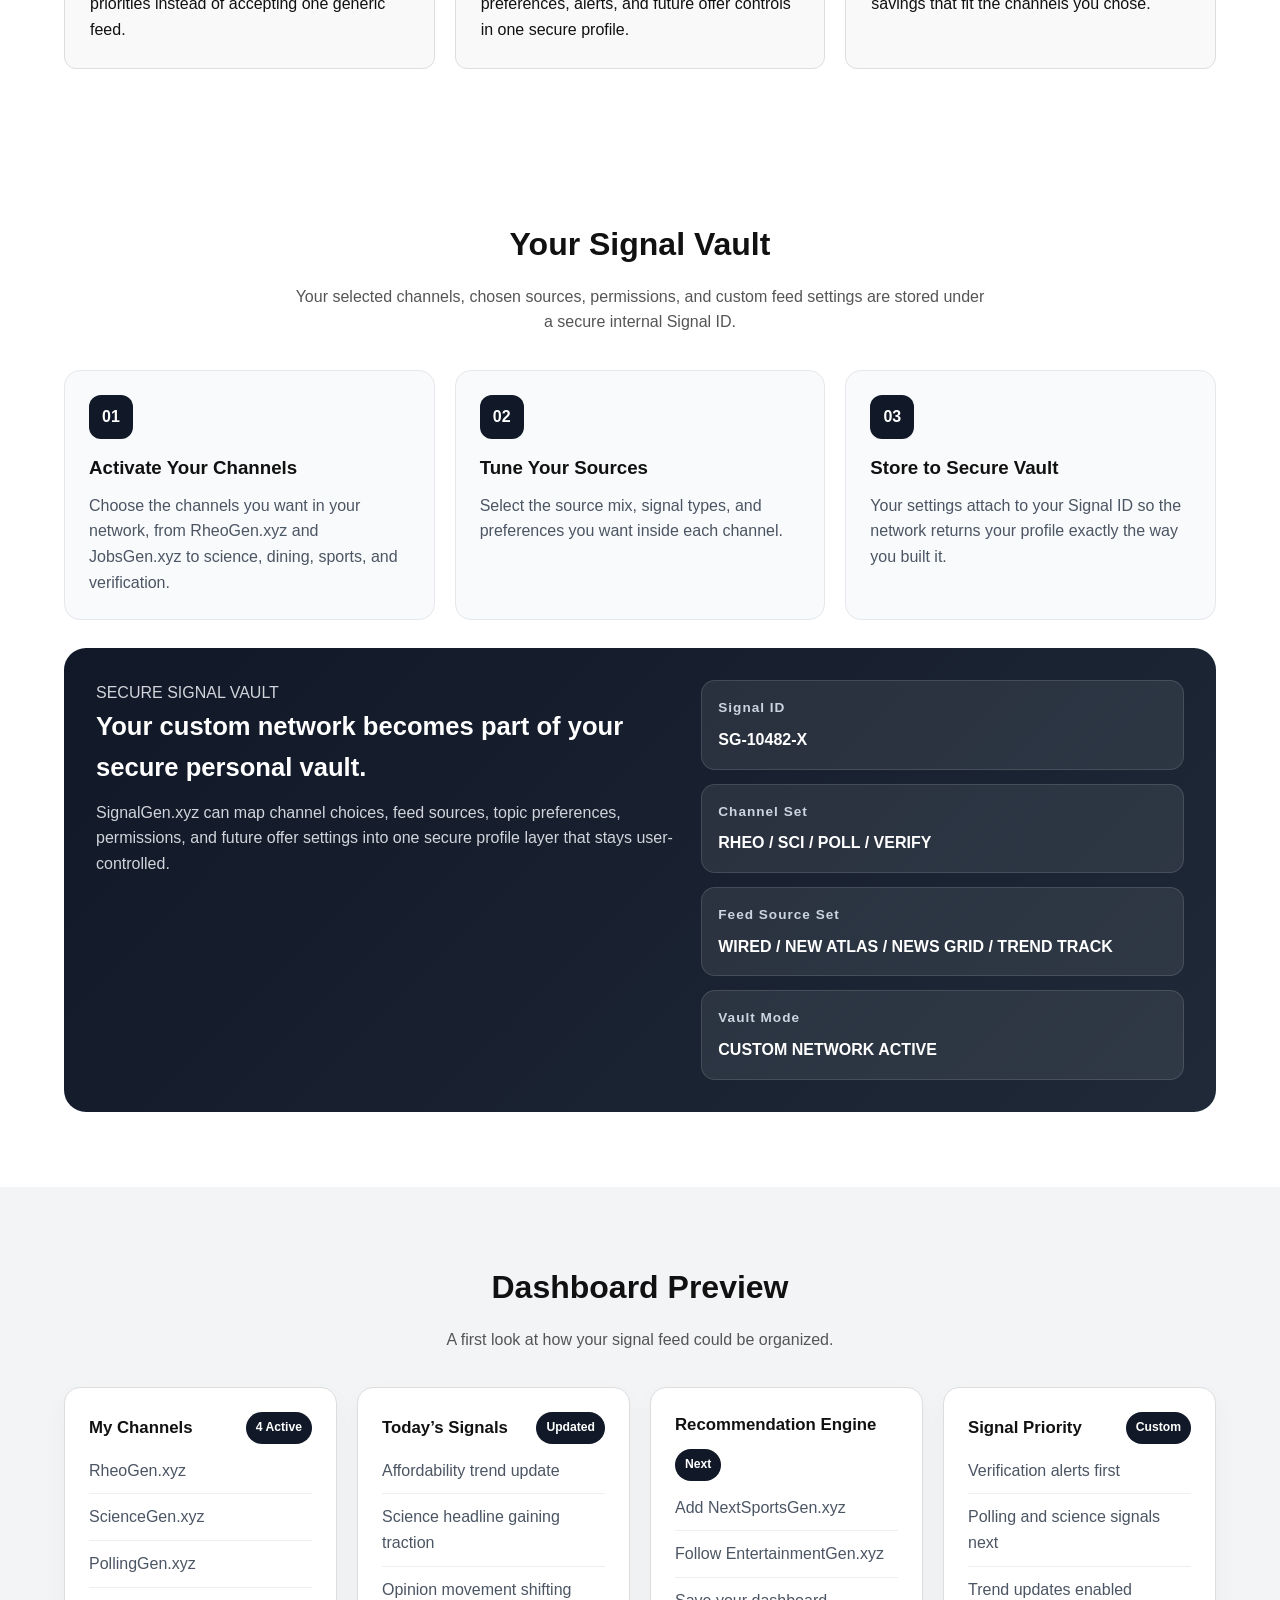
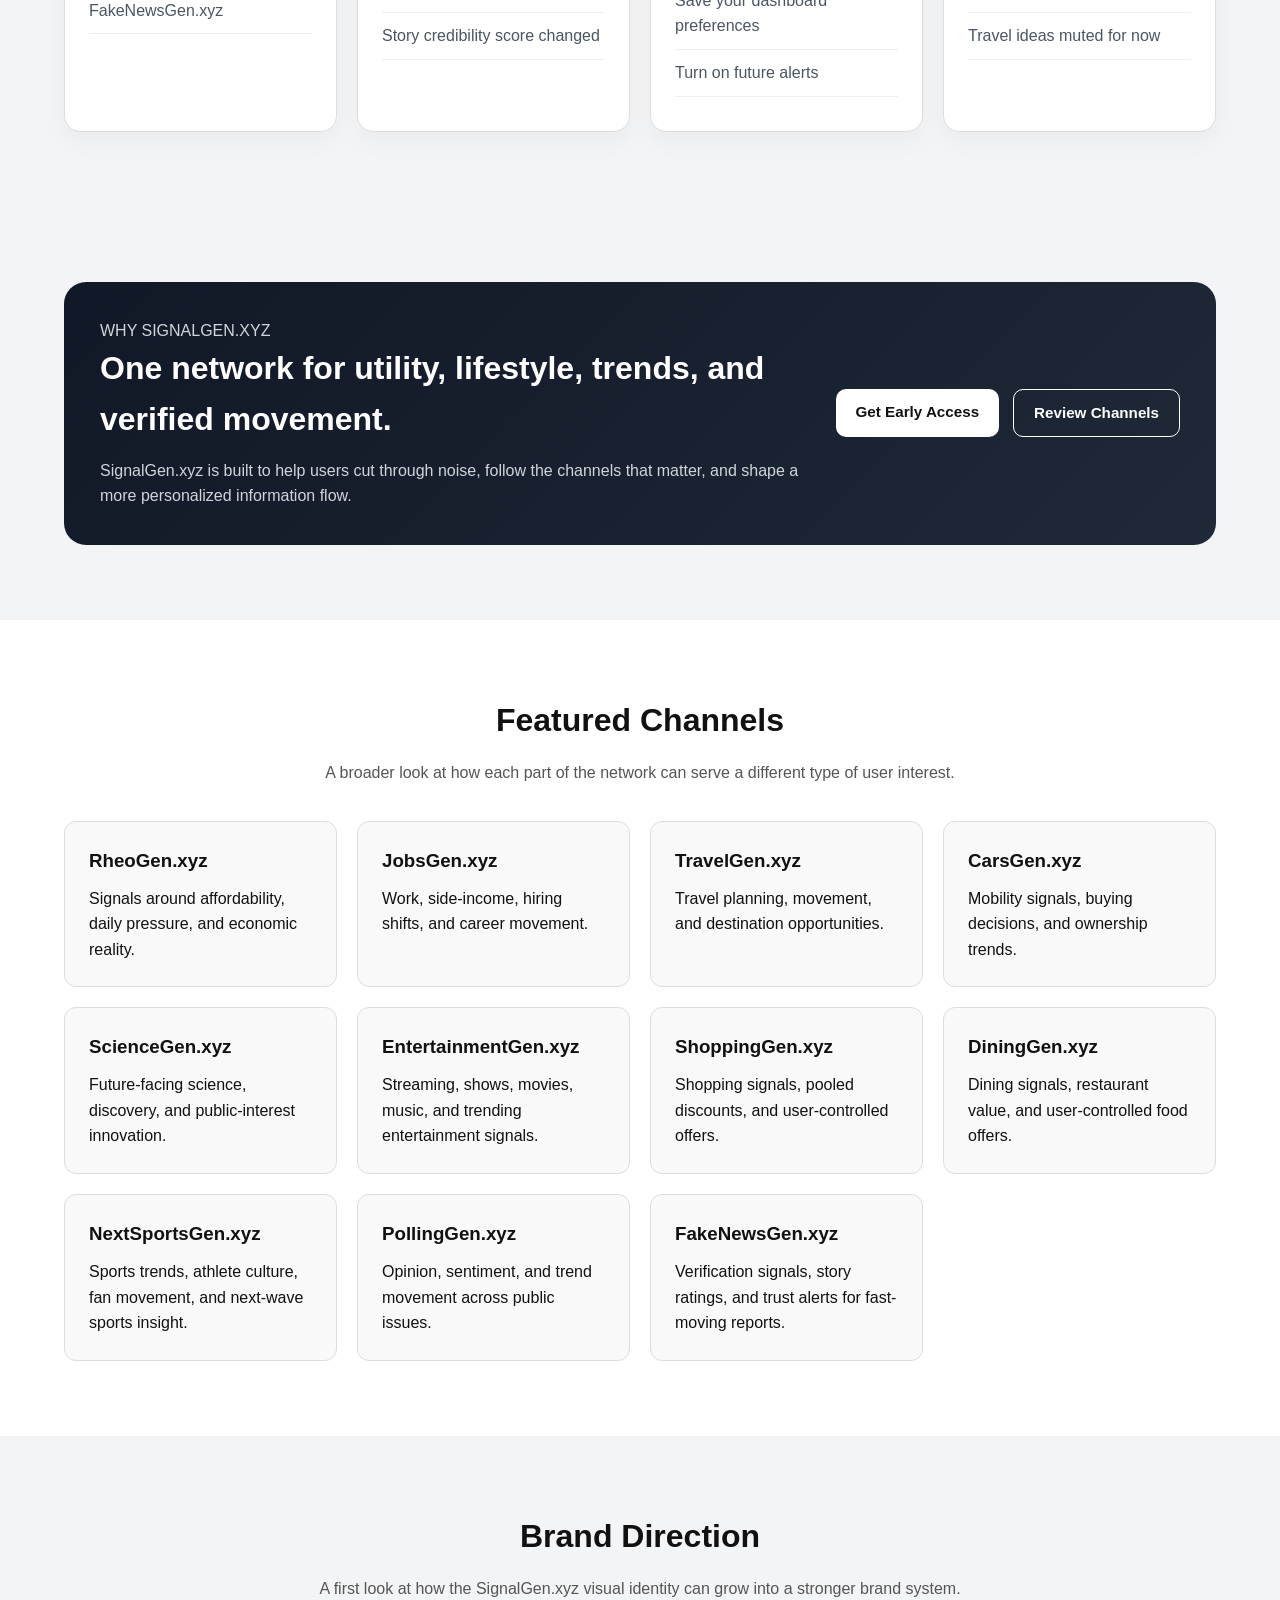
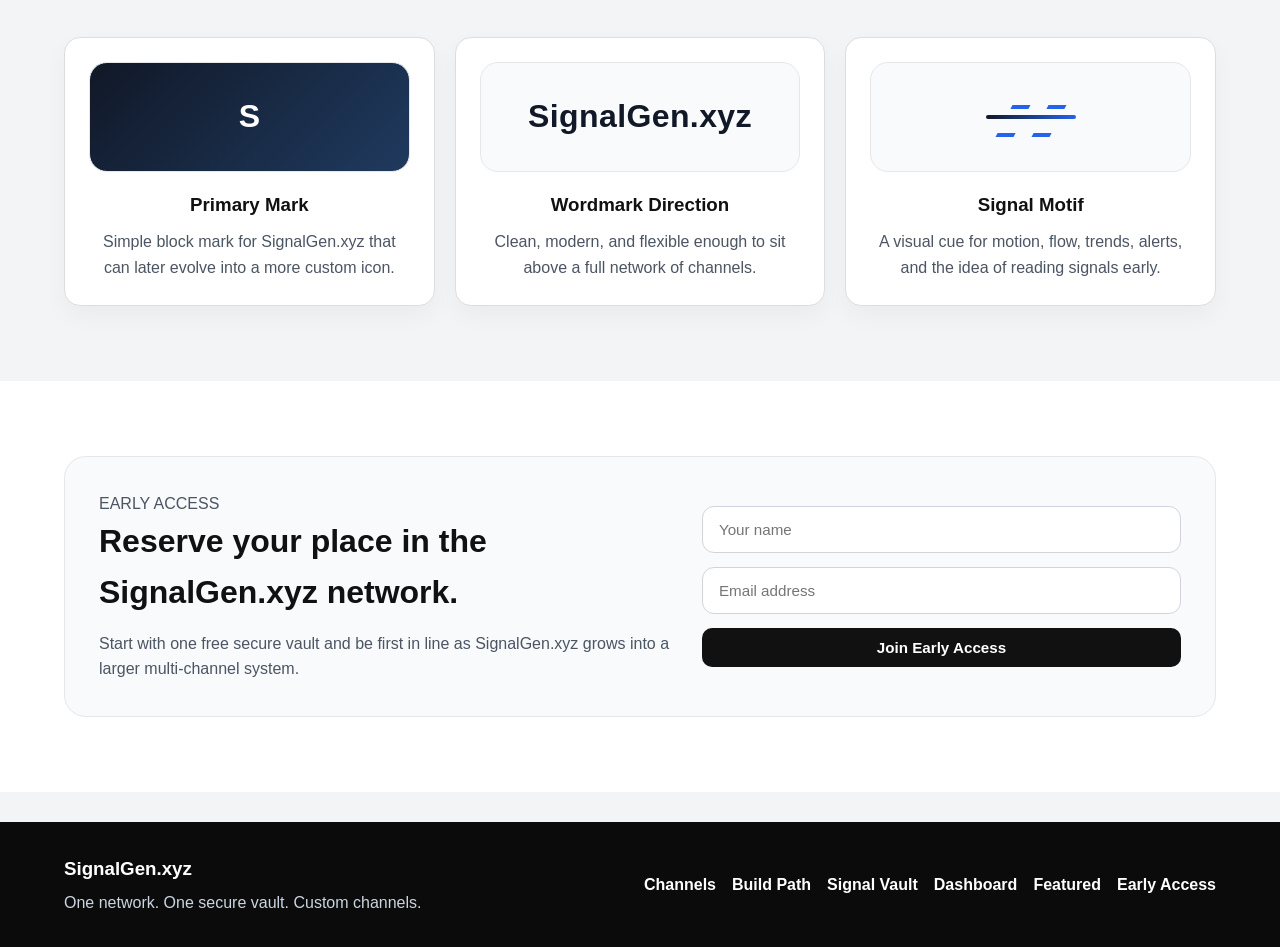
==== commit a0d96f4f: "Update index.html" ====
--- a/index.html
+++ b/index.html
@@ -38,7 +38,7 @@
 <h1>Build Your Controller</h1>
 <p class="hero-text">
   Secure your Signal ID. Build a personal data vault with custom channels, feed controls,
-  permissions, and future offers. See what’s being collected, take control, turn your Signal.XYZ network into a cheat code for smarter signals, savings, and decisions.
+  permissions, and future offers. See what’s being collected, take control, turn your SignalGen.XYZ network into a cheat code for smarter signals, savings, and decisions.
 </p>
 
       <div class="hero-buttons">
@@ -57,7 +57,7 @@
             <p>Turn on the channels that match your real priorities instead of taking one generic feed.</p>
           </div>
           <div class="hero-panel-card">
-            <h3>Unlock Better Value</h3>
+            <h3>Feed & Grow</h3>
             <p>Use your vault to power smarter feeds, services, savings pools, and direct offers.</p>
           </div>
         </div>
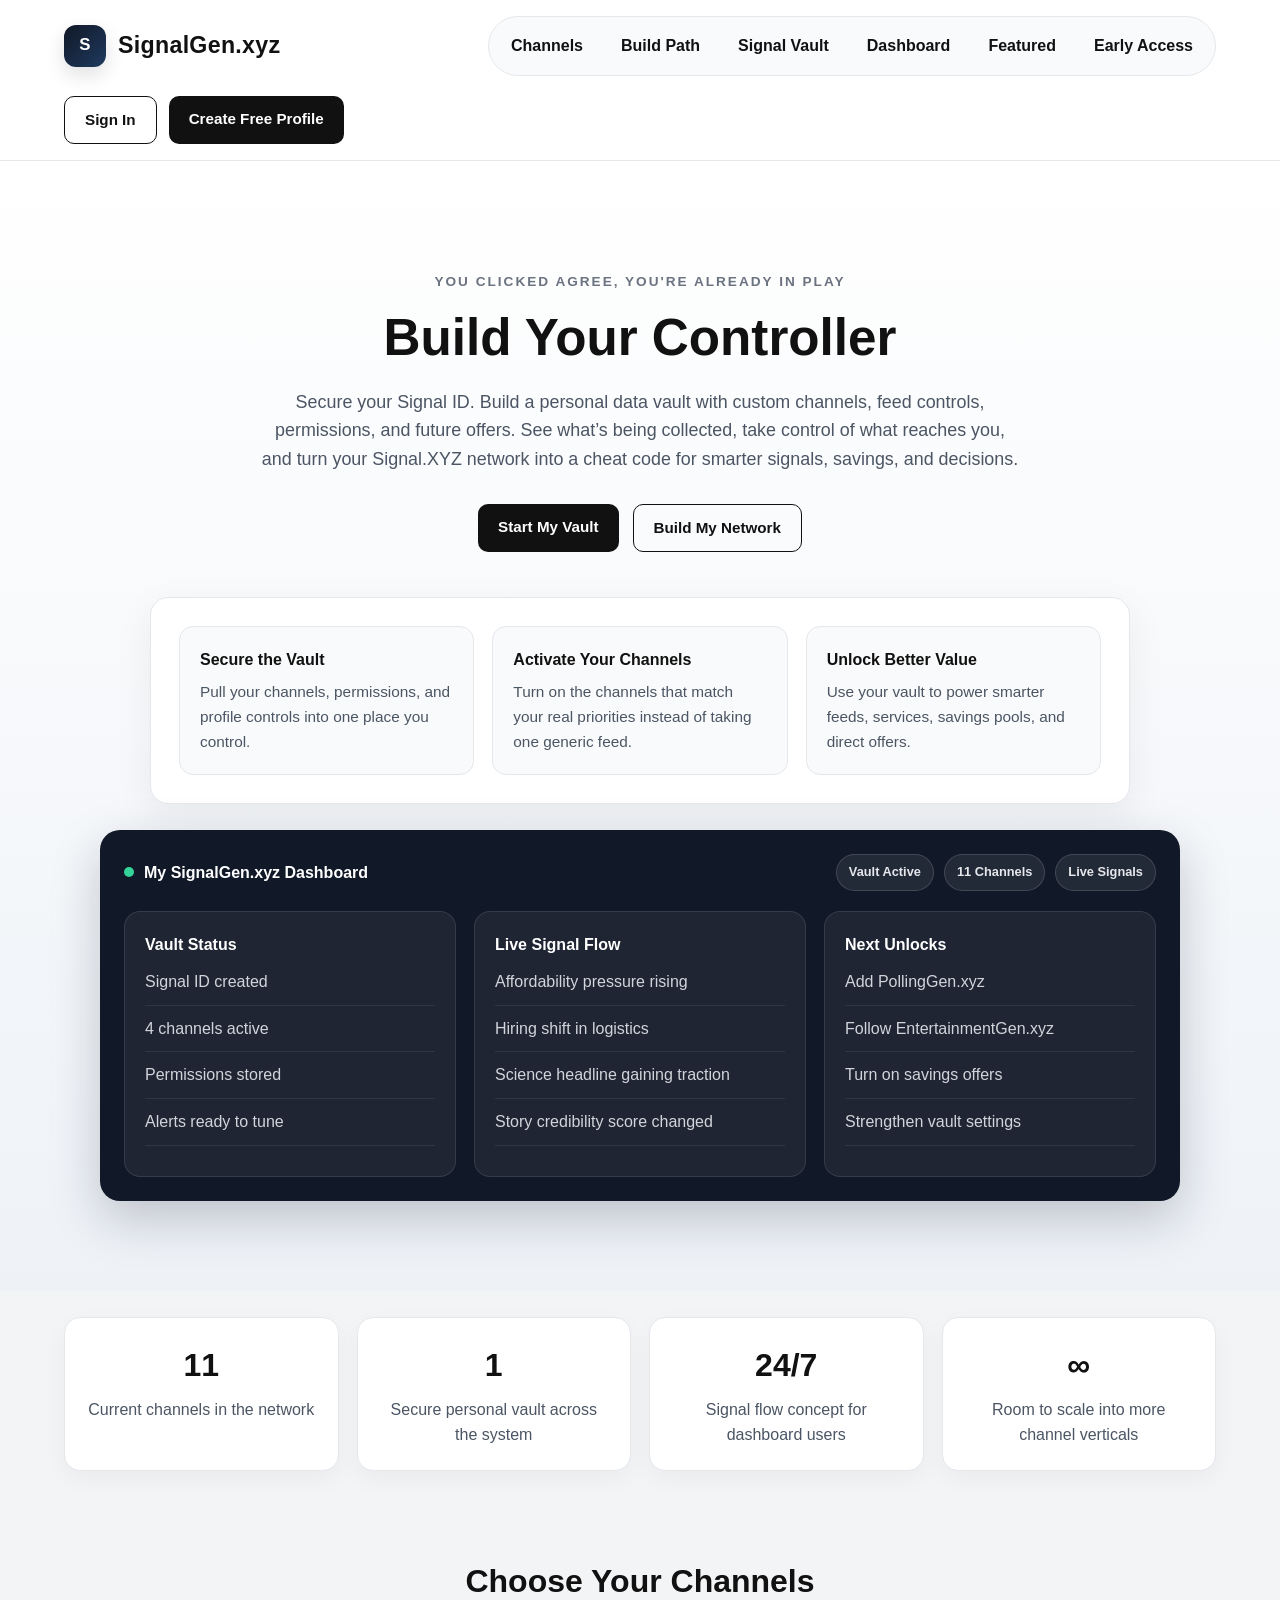
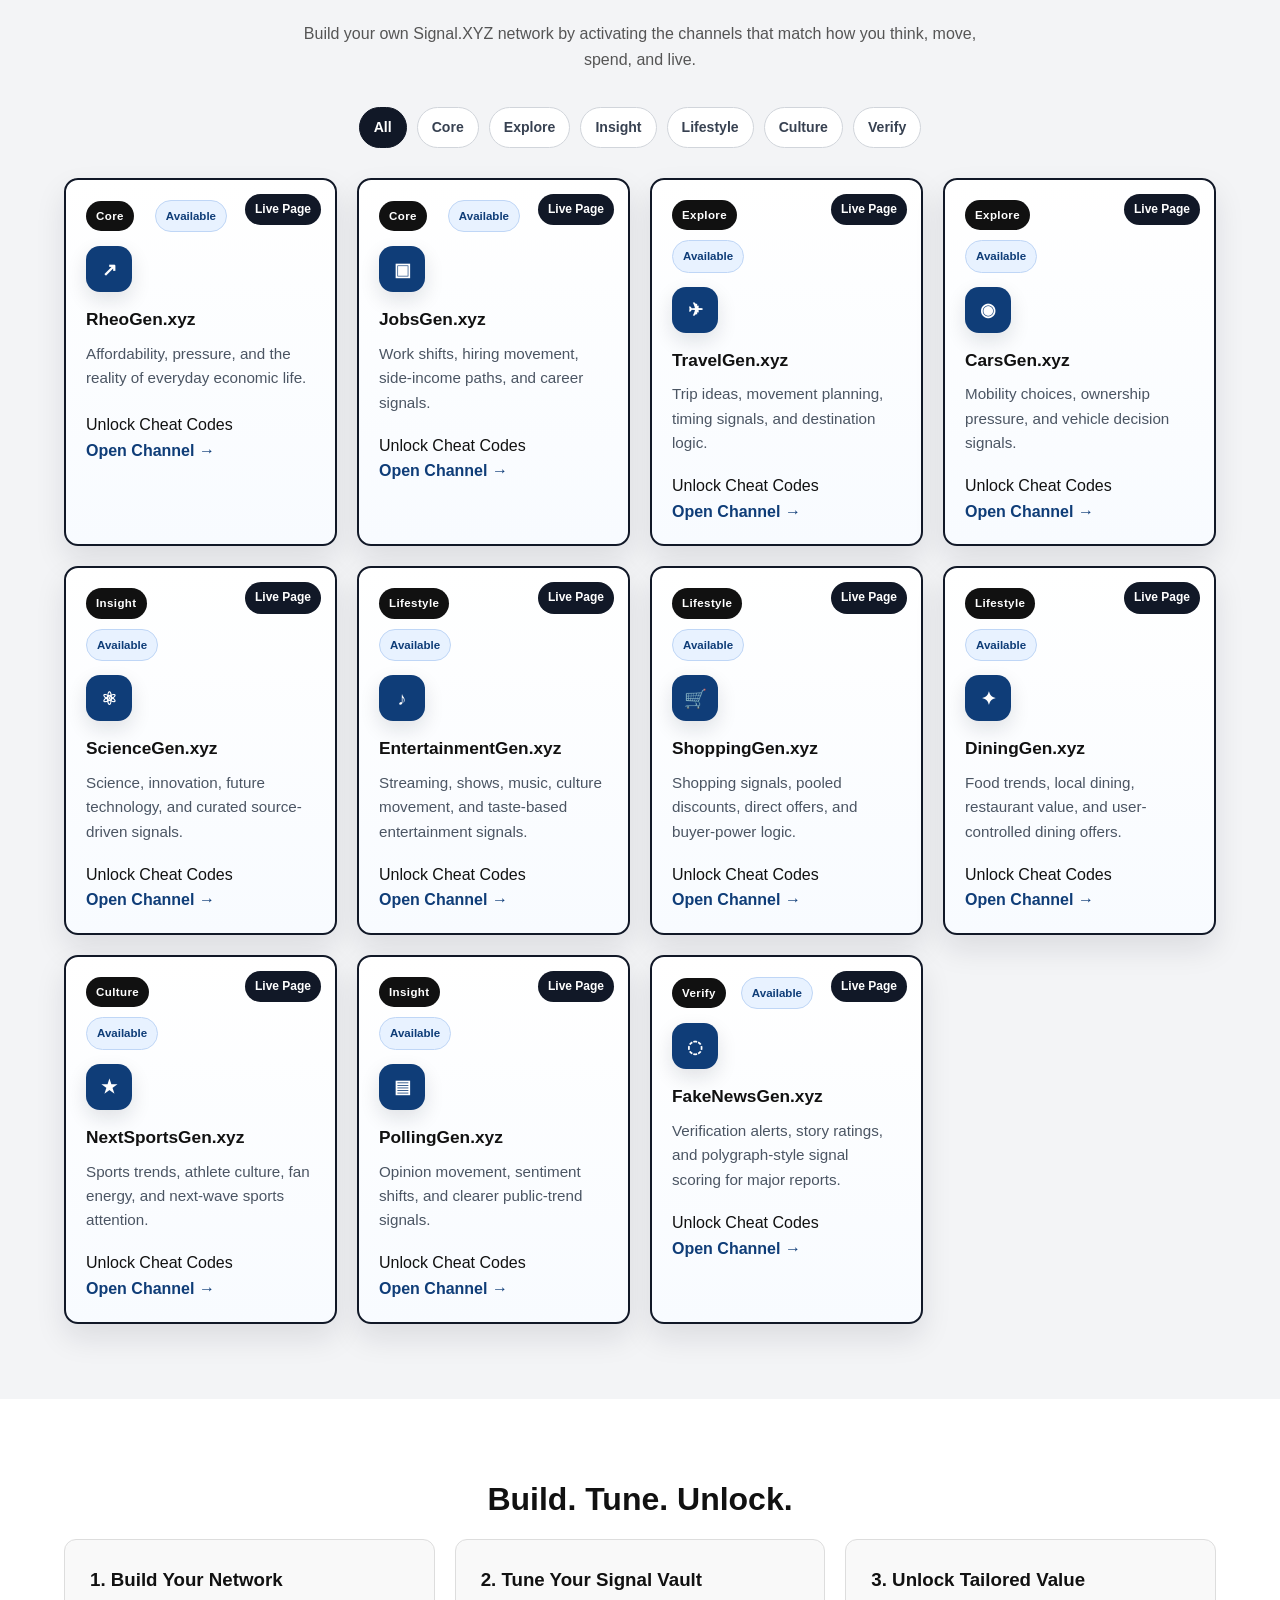
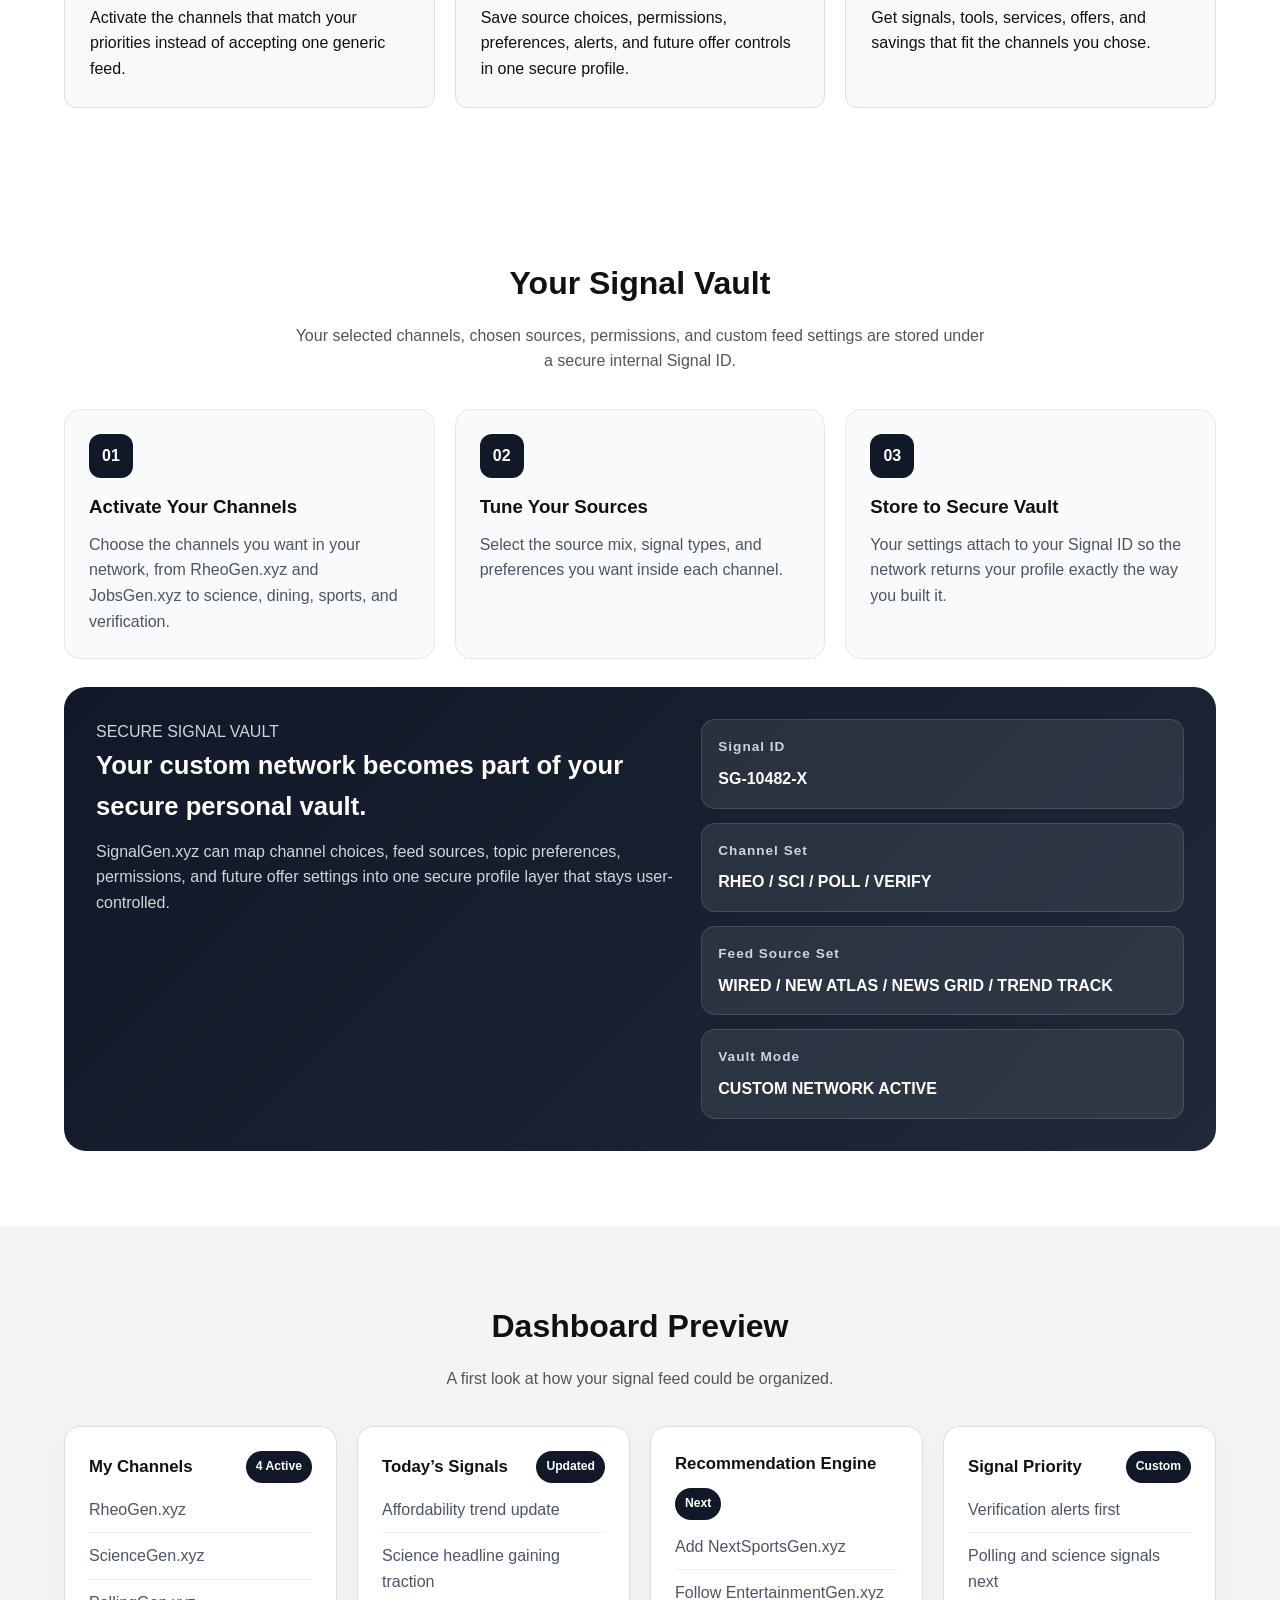
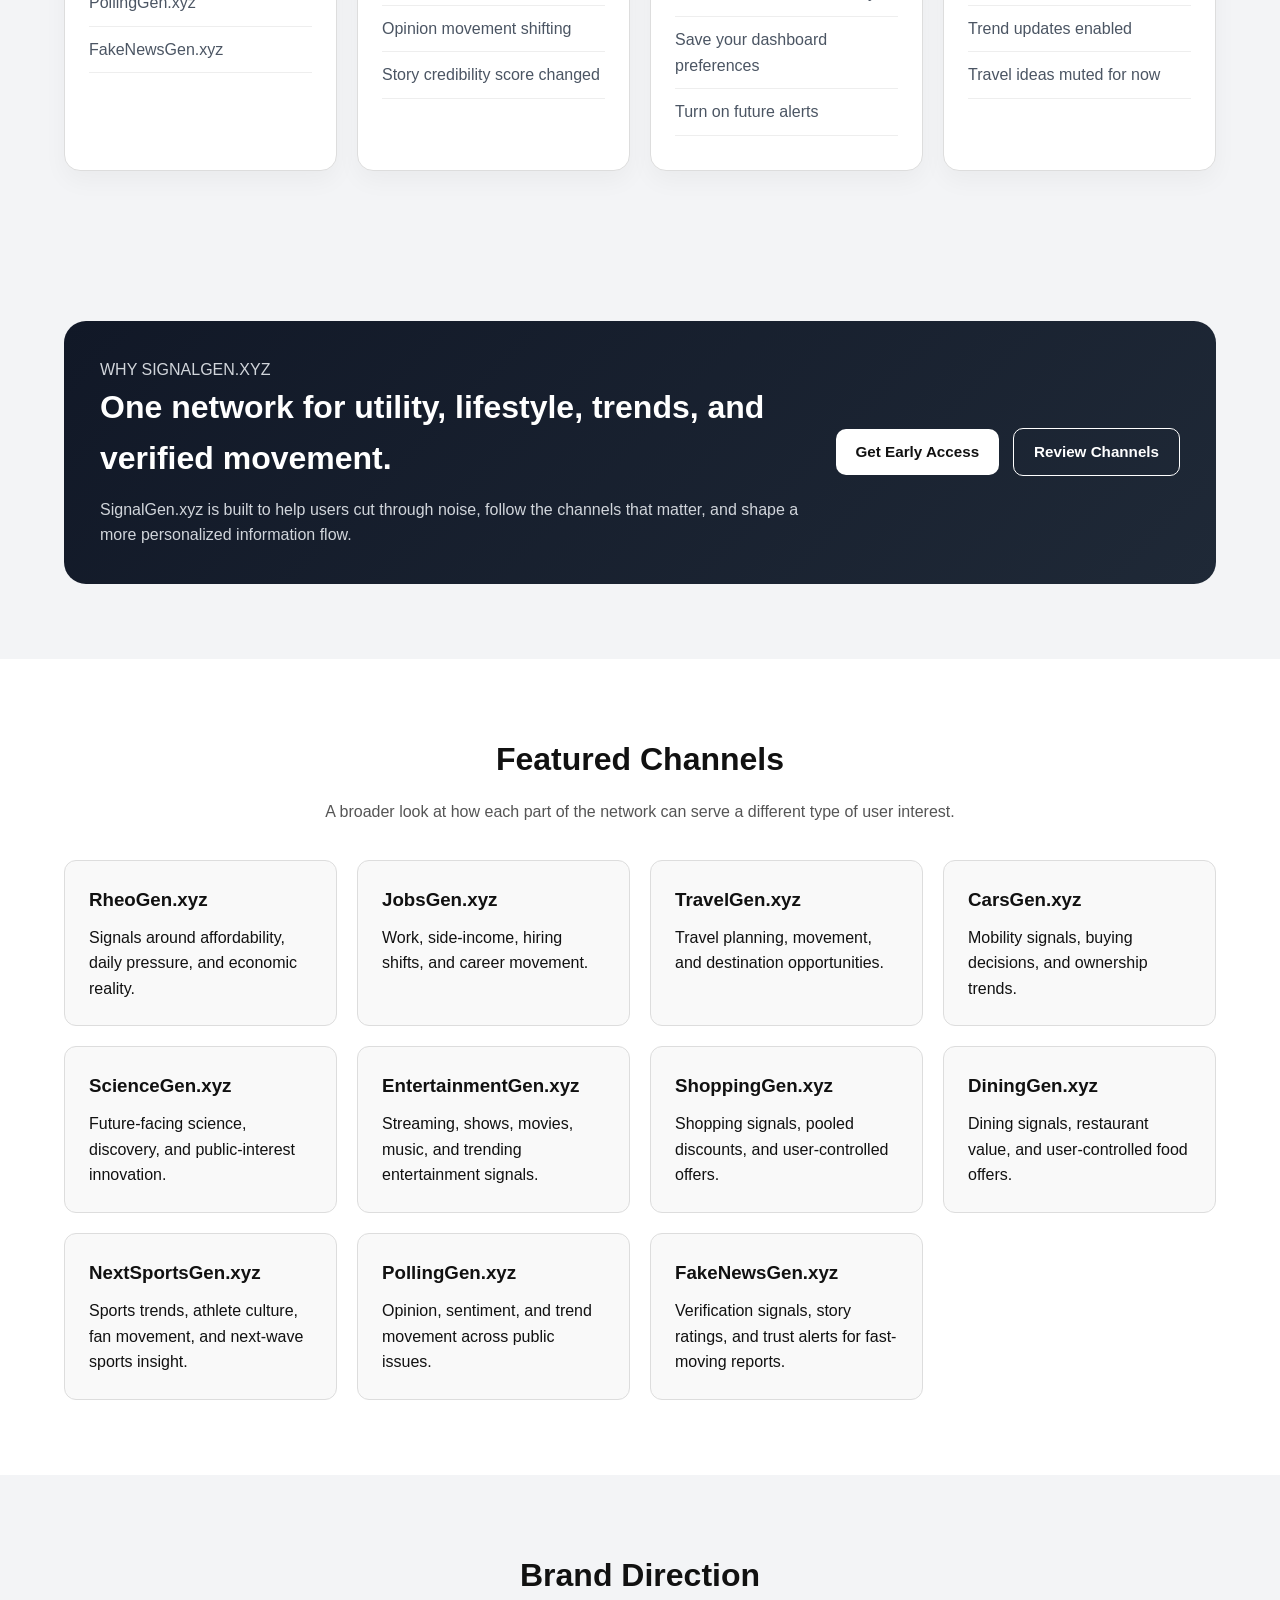
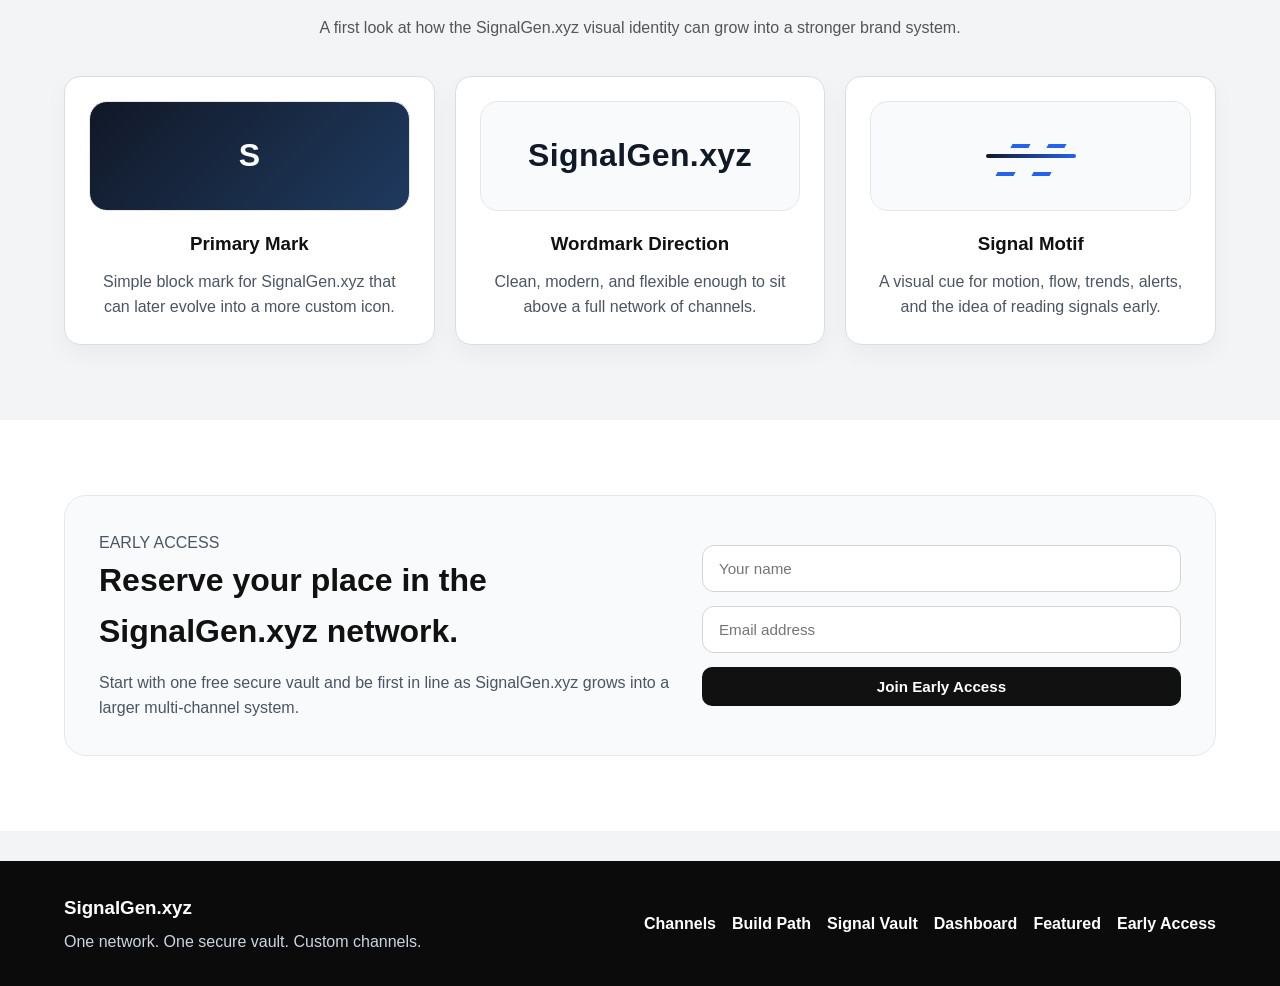
==== commit 71d43755: "Update index.html" ====
--- a/index.html
+++ b/index.html
@@ -33,13 +33,13 @@
 
   <section class="hero">
     <div class="container hero-content">
-      <p class="eyebrow">"It really is About You"</p>
-      <p class="eyebrow">YOU CLICKED AGREE, YOU’RE ALREADY IN PLAY</p>
-<h1>Build Your Controller</h1>
-<p class="hero-text">
-  Secure your Signal ID. Build a personal data vault with custom channels, feed controls,
-  permissions, and future offers. See what’s being collected, take control, turn your SignalGen.XYZ network into a cheat code for smarter signals, savings, and decisions.
-</p>
+      <p class="eyebrow">YOU CLICKED AGREE, YOU'RE ALREADY IN PLAY</p>
+      <h1>Build Your Controller</h1>
+      <p class="hero-text">
+        Secure your Signal ID. Build a personal data vault with custom channels, feed controls,
+        permissions, and future offers. See what’s being collected, take control of what reaches you,
+        and turn your Signal.XYZ network into a cheat code for smarter signals, savings, and decisions.
+      </p>
 
       <div class="hero-buttons">
         <a href="#early-access" class="btn btn-solid">Start My Vault</a>
@@ -57,7 +57,7 @@
             <p>Turn on the channels that match your real priorities instead of taking one generic feed.</p>
           </div>
           <div class="hero-panel-card">
-            <h3>Feed & Grow</h3>
+            <h3>Unlock Better Value</h3>
             <p>Use your vault to power smarter feeds, services, savings pools, and direct offers.</p>
           </div>
         </div>
@@ -159,6 +159,14 @@
           <div class="channel-icon">↗</div>
           <h3>RheoGen.xyz</h3>
           <p>Affordability, pressure, and the reality of everyday economic life.</p>
+          <div class="cheatcode-row">
+            <div class="token-stack">
+              <span class="token token-1"></span>
+              <span class="token token-2"></span>
+              <span class="token token-3"></span>
+            </div>
+            <span class="cheatcode-copy">Unlock Cheat Codes</span>
+          </div>
           <a href="rheogen.html" class="channel-link selected-link">Open Channel →</a>
         </div>
 
@@ -171,6 +179,14 @@
           <div class="channel-icon">▣</div>
           <h3>JobsGen.xyz</h3>
           <p>Work shifts, hiring movement, side-income paths, and career signals.</p>
+          <div class="cheatcode-row">
+            <div class="token-stack">
+              <span class="token token-1"></span>
+              <span class="token token-2"></span>
+              <span class="token token-3"></span>
+            </div>
+            <span class="cheatcode-copy">Unlock Cheat Codes</span>
+          </div>
           <a href="jobsgen.html" class="channel-link selected-link">Open Channel →</a>
         </div>
 
@@ -183,6 +199,14 @@
           <div class="channel-icon">✈</div>
           <h3>TravelGen.xyz</h3>
           <p>Trip ideas, movement planning, timing signals, and destination logic.</p>
+          <div class="cheatcode-row">
+            <div class="token-stack">
+              <span class="token token-1"></span>
+              <span class="token token-2"></span>
+              <span class="token token-3"></span>
+            </div>
+            <span class="cheatcode-copy">Unlock Cheat Codes</span>
+          </div>
           <a href="travelgen.html" class="channel-link selected-link">Open Channel →</a>
         </div>
 
@@ -195,6 +219,14 @@
           <div class="channel-icon">◉</div>
           <h3>CarsGen.xyz</h3>
           <p>Mobility choices, ownership pressure, and vehicle decision signals.</p>
+          <div class="cheatcode-row">
+            <div class="token-stack">
+              <span class="token token-1"></span>
+              <span class="token token-2"></span>
+              <span class="token token-3"></span>
+            </div>
+            <span class="cheatcode-copy">Unlock Cheat Codes</span>
+          </div>
           <a href="carsgen.html" class="channel-link selected-link">Open Channel →</a>
         </div>
 
@@ -207,6 +239,14 @@
           <div class="channel-icon">⚛</div>
           <h3>ScienceGen.xyz</h3>
           <p>Science, innovation, future technology, and curated source-driven signals.</p>
+          <div class="cheatcode-row">
+            <div class="token-stack">
+              <span class="token token-1"></span>
+              <span class="token token-2"></span>
+              <span class="token token-3"></span>
+            </div>
+            <span class="cheatcode-copy">Unlock Cheat Codes</span>
+          </div>
           <a href="sciencegen.html" class="channel-link selected-link">Open Channel →</a>
         </div>
 
@@ -219,6 +259,14 @@
           <div class="channel-icon">♪</div>
           <h3>EntertainmentGen.xyz</h3>
           <p>Streaming, shows, music, culture movement, and taste-based entertainment signals.</p>
+          <div class="cheatcode-row">
+            <div class="token-stack">
+              <span class="token token-1"></span>
+              <span class="token token-2"></span>
+              <span class="token token-3"></span>
+            </div>
+            <span class="cheatcode-copy">Unlock Cheat Codes</span>
+          </div>
           <a href="entertainmentgen.html" class="channel-link selected-link">Open Channel →</a>
         </div>
 
@@ -231,6 +279,14 @@
           <div class="channel-icon">🛒</div>
           <h3>ShoppingGen.xyz</h3>
           <p>Shopping signals, pooled discounts, direct offers, and buyer-power logic.</p>
+          <div class="cheatcode-row">
+            <div class="token-stack">
+              <span class="token token-1"></span>
+              <span class="token token-2"></span>
+              <span class="token token-3"></span>
+            </div>
+            <span class="cheatcode-copy">Unlock Cheat Codes</span>
+          </div>
           <a href="shoppinggen.html" class="channel-link selected-link">Open Channel →</a>
         </div>
 
@@ -243,6 +299,14 @@
           <div class="channel-icon">✦</div>
           <h3>DiningGen.xyz</h3>
           <p>Food trends, local dining, restaurant value, and user-controlled dining offers.</p>
+          <div class="cheatcode-row">
+            <div class="token-stack">
+              <span class="token token-1"></span>
+              <span class="token token-2"></span>
+              <span class="token token-3"></span>
+            </div>
+            <span class="cheatcode-copy">Unlock Cheat Codes</span>
+          </div>
           <a href="dininggen.html" class="channel-link selected-link">Open Channel →</a>
         </div>
 
@@ -255,6 +319,14 @@
           <div class="channel-icon">★</div>
           <h3>NextSportsGen.xyz</h3>
           <p>Sports trends, athlete culture, fan energy, and next-wave sports attention.</p>
+          <div class="cheatcode-row">
+            <div class="token-stack">
+              <span class="token token-1"></span>
+              <span class="token token-2"></span>
+              <span class="token token-3"></span>
+            </div>
+            <span class="cheatcode-copy">Unlock Cheat Codes</span>
+          </div>
           <a href="nextsportsgen.html" class="channel-link selected-link">Open Channel →</a>
         </div>
 
@@ -267,6 +339,14 @@
           <div class="channel-icon">▤</div>
           <h3>PollingGen.xyz</h3>
           <p>Opinion movement, sentiment shifts, and clearer public-trend signals.</p>
+          <div class="cheatcode-row">
+            <div class="token-stack">
+              <span class="token token-1"></span>
+              <span class="token token-2"></span>
+              <span class="token token-3"></span>
+            </div>
+            <span class="cheatcode-copy">Unlock Cheat Codes</span>
+          </div>
           <a href="pollinggen.html" class="channel-link selected-link">Open Channel →</a>
         </div>
 
@@ -279,6 +359,14 @@
           <div class="channel-icon">◌</div>
           <h3>FakeNewsGen.xyz</h3>
           <p>Verification alerts, story ratings, and polygraph-style signal scoring for major reports.</p>
+          <div class="cheatcode-row">
+            <div class="token-stack">
+              <span class="token token-1"></span>
+              <span class="token token-2"></span>
+              <span class="token token-3"></span>
+            </div>
+            <span class="cheatcode-copy">Unlock Cheat Codes</span>
+          </div>
           <a href="fakenewsgen.html" class="channel-link selected-link">Open Channel →</a>
         </div>
       </div>
--- a/styles.css
+++ b/styles.css
@@ -151,6 +151,37 @@
   color: #111;
 }
 
+.coin-token-btn {
+  display: inline-flex;
+  align-items: center;
+  justify-content: center;
+  min-width: 170px;
+  min-height: 170px;
+  padding: 22px;
+  border-radius: 50%;
+  text-decoration: none;
+  text-align: center;
+  font-weight: 800;
+  font-size: 1rem;
+  line-height: 1.2;
+  color: #2b1d00;
+  background: radial-gradient(circle at 30% 30%, #fff3b0 0%, #f7d55a 28%, #d6a81d 62%, #a97808 100%);
+  border: 6px solid #f4e08b;
+  box-shadow:
+    inset 0 3px 8px rgba(255, 255, 255, 0.5),
+    inset 0 -6px 10px rgba(0, 0, 0, 0.18),
+    0 10px 24px rgba(0, 0, 0, 0.18);
+  transition: transform 0.2s ease, box-shadow 0.2s ease;
+}
+
+.coin-token-btn:hover {
+  transform: translateY(-3px) scale(1.02);
+  box-shadow:
+    inset 0 3px 8px rgba(255, 255, 255, 0.55),
+    inset 0 -6px 10px rgba(0, 0, 0, 0.2),
+    0 14px 30px rgba(0, 0, 0, 0.22);
+}
+
 .hero {
   background: linear-gradient(to bottom, #ffffff, #eef2f7);
   padding: 110px 0 90px;
@@ -681,6 +712,7 @@
   display: flex;
   gap: 14px;
   flex-wrap: wrap;
+  align-items: center;
 }
 
 .featured-grid {
@@ -870,8 +902,8 @@
 }
 
 @media (max-width: 900px) {
-  .early-access-box,
-  .profile-system-box {
+  .profile-system-box,
+  .early-access-box {
     grid-template-columns: 1fr;
   }
 }
@@ -910,4 +942,10 @@
     flex-direction: column;
     align-items: flex-start;
   }
-}
+
+  .coin-token-btn {
+    min-width: 140px;
+    min-height: 140px;
+    font-size: 0.92rem;
+  }
+}
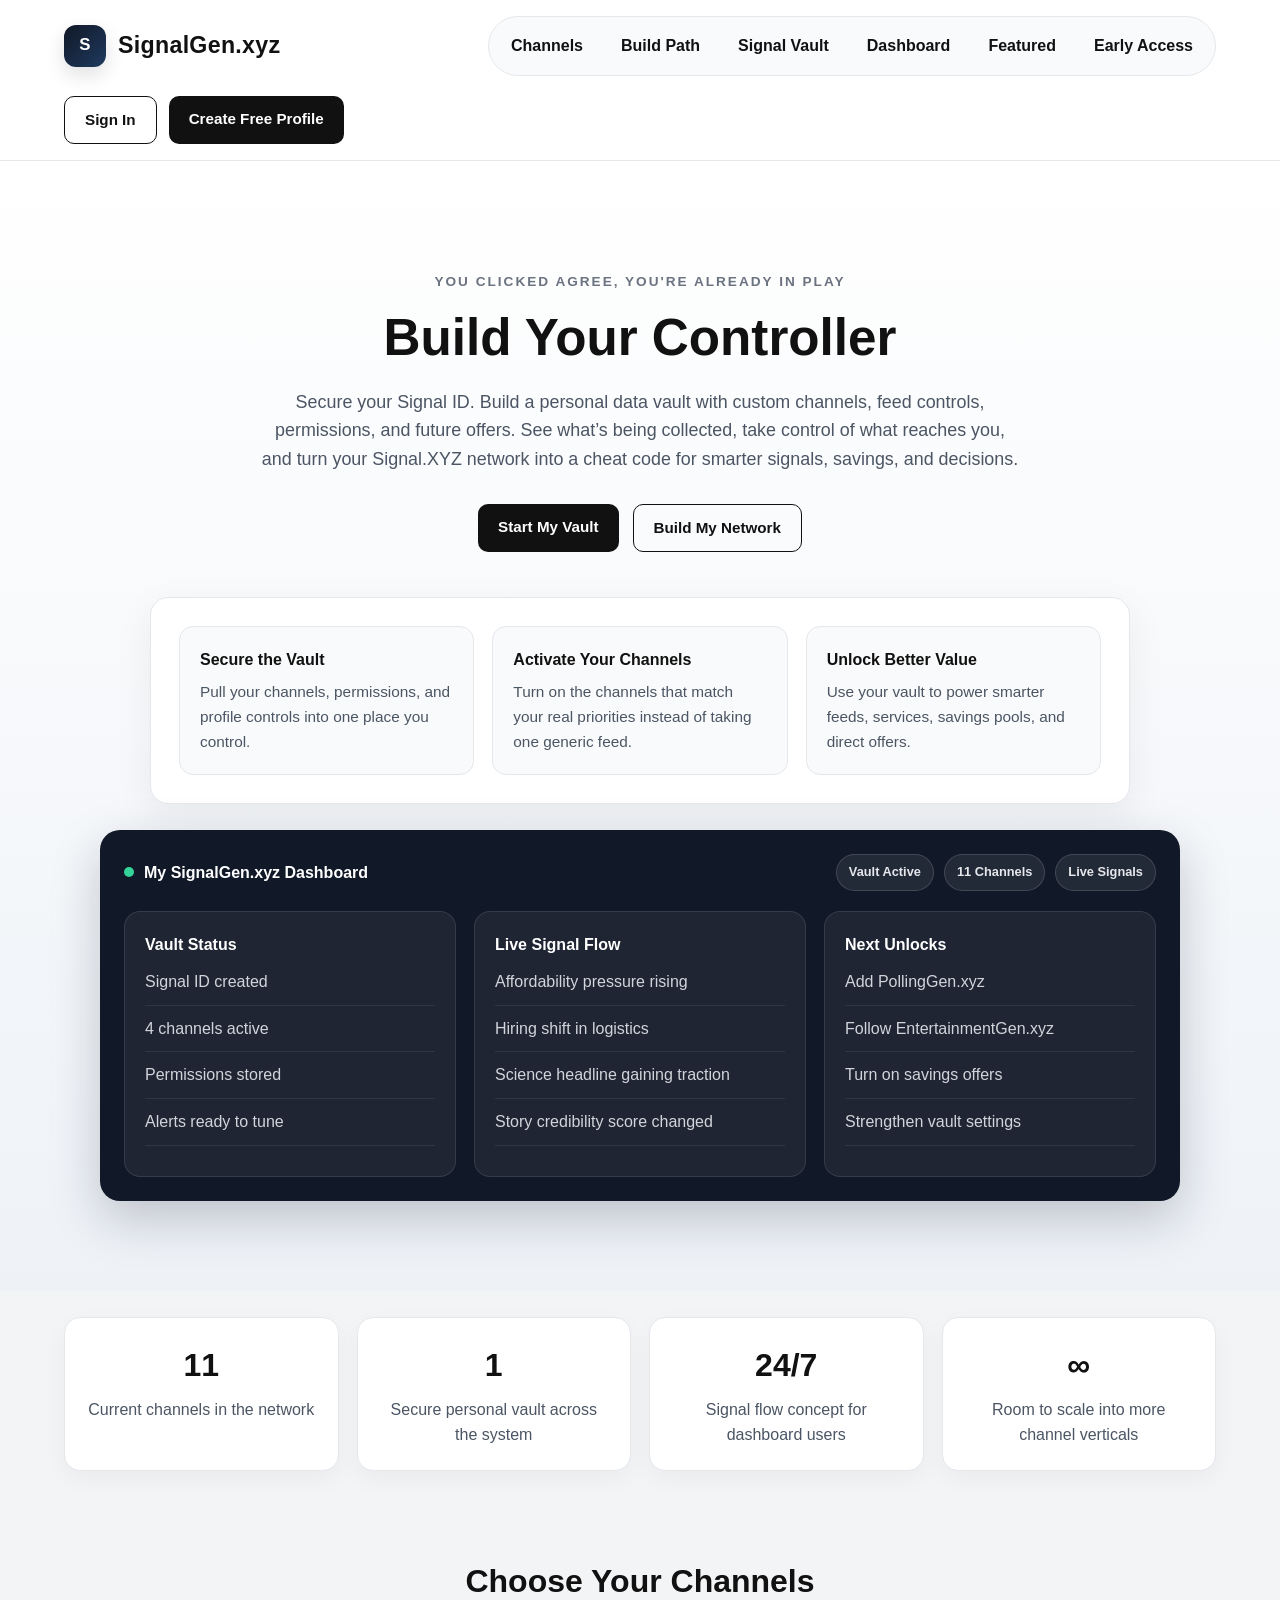
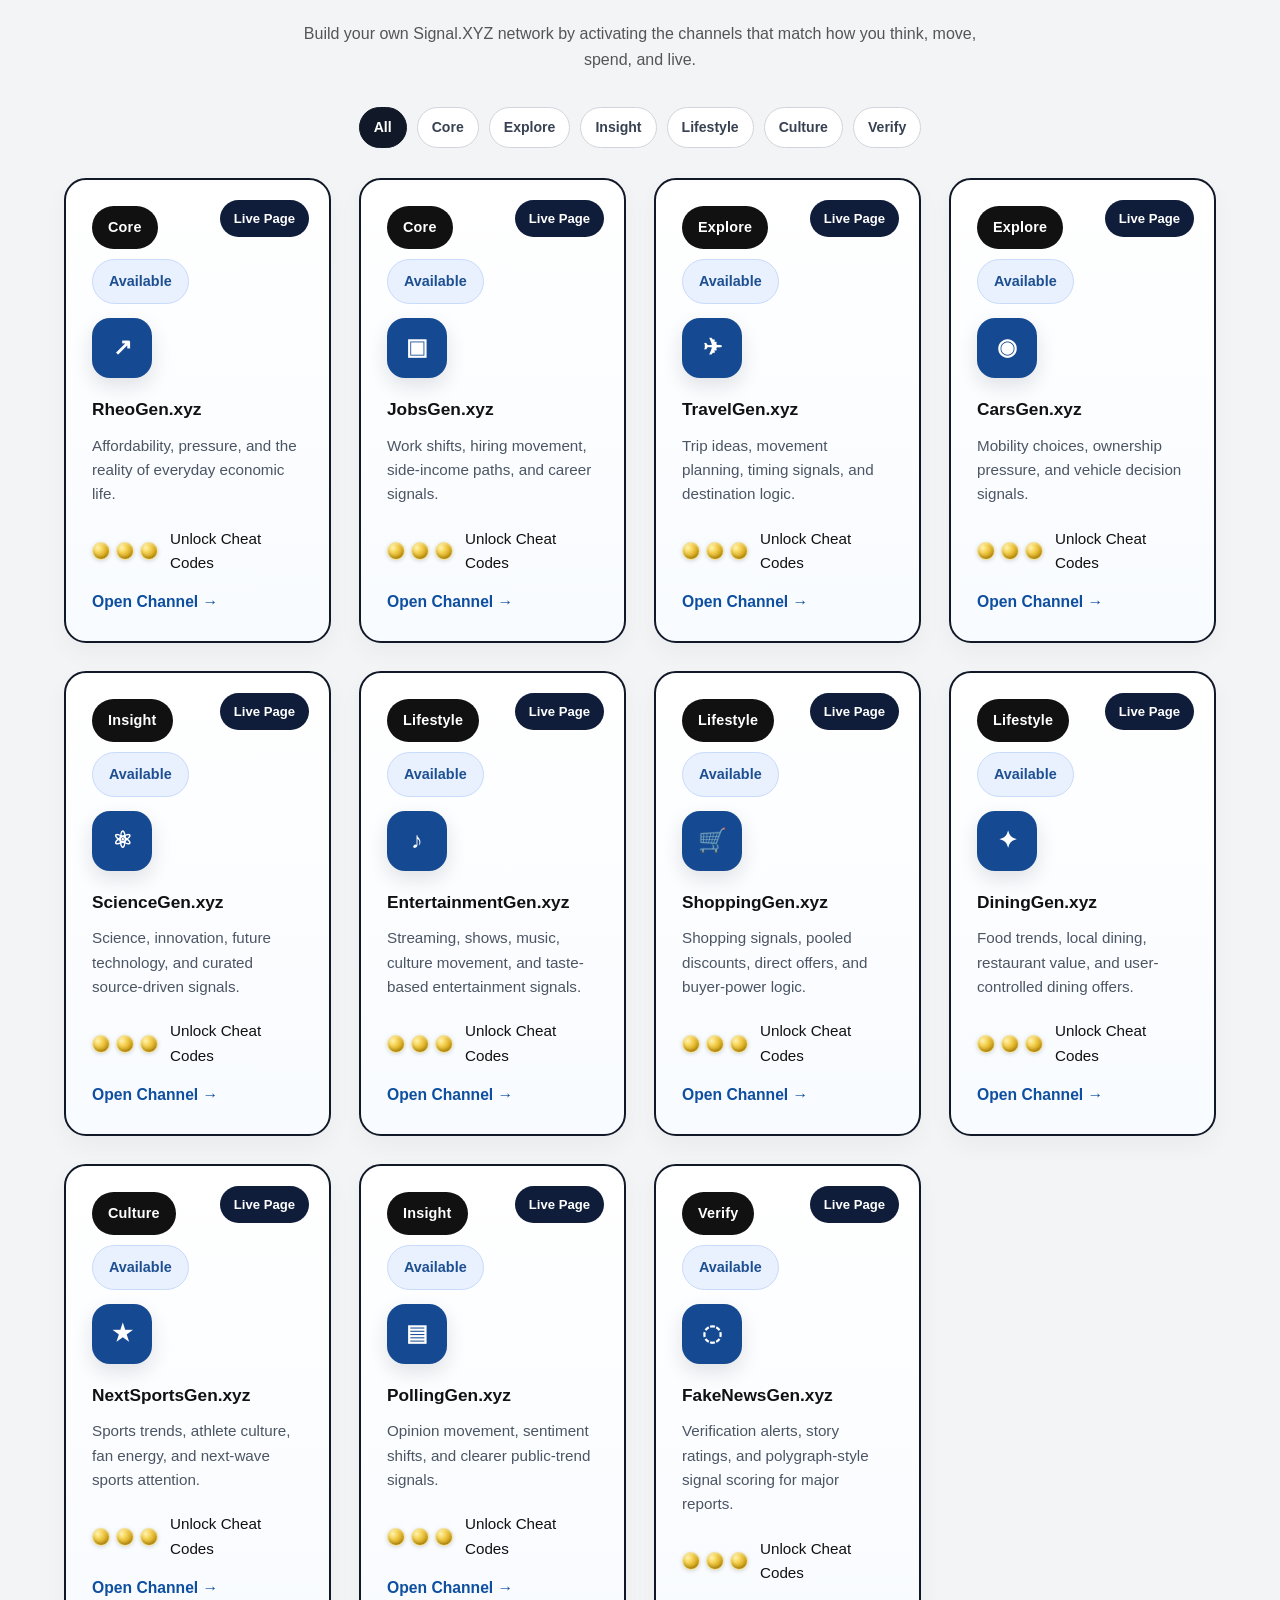
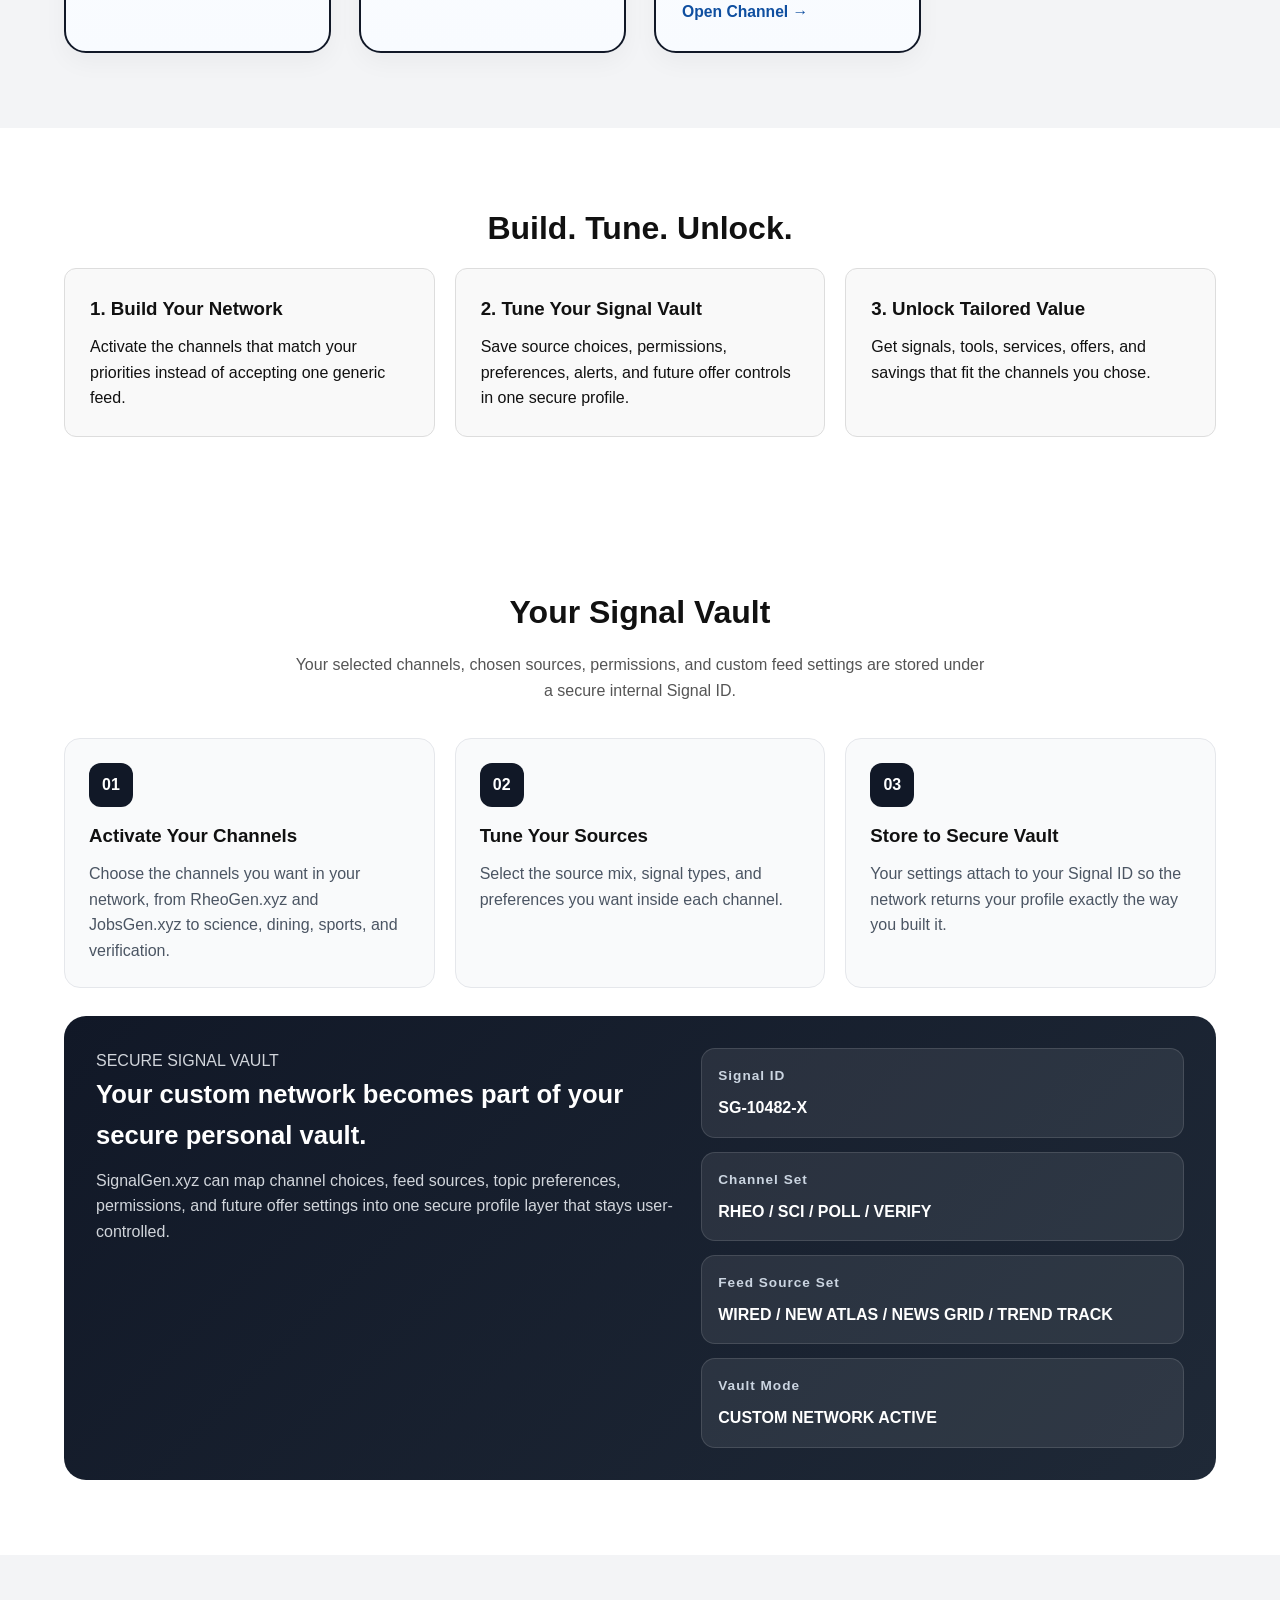
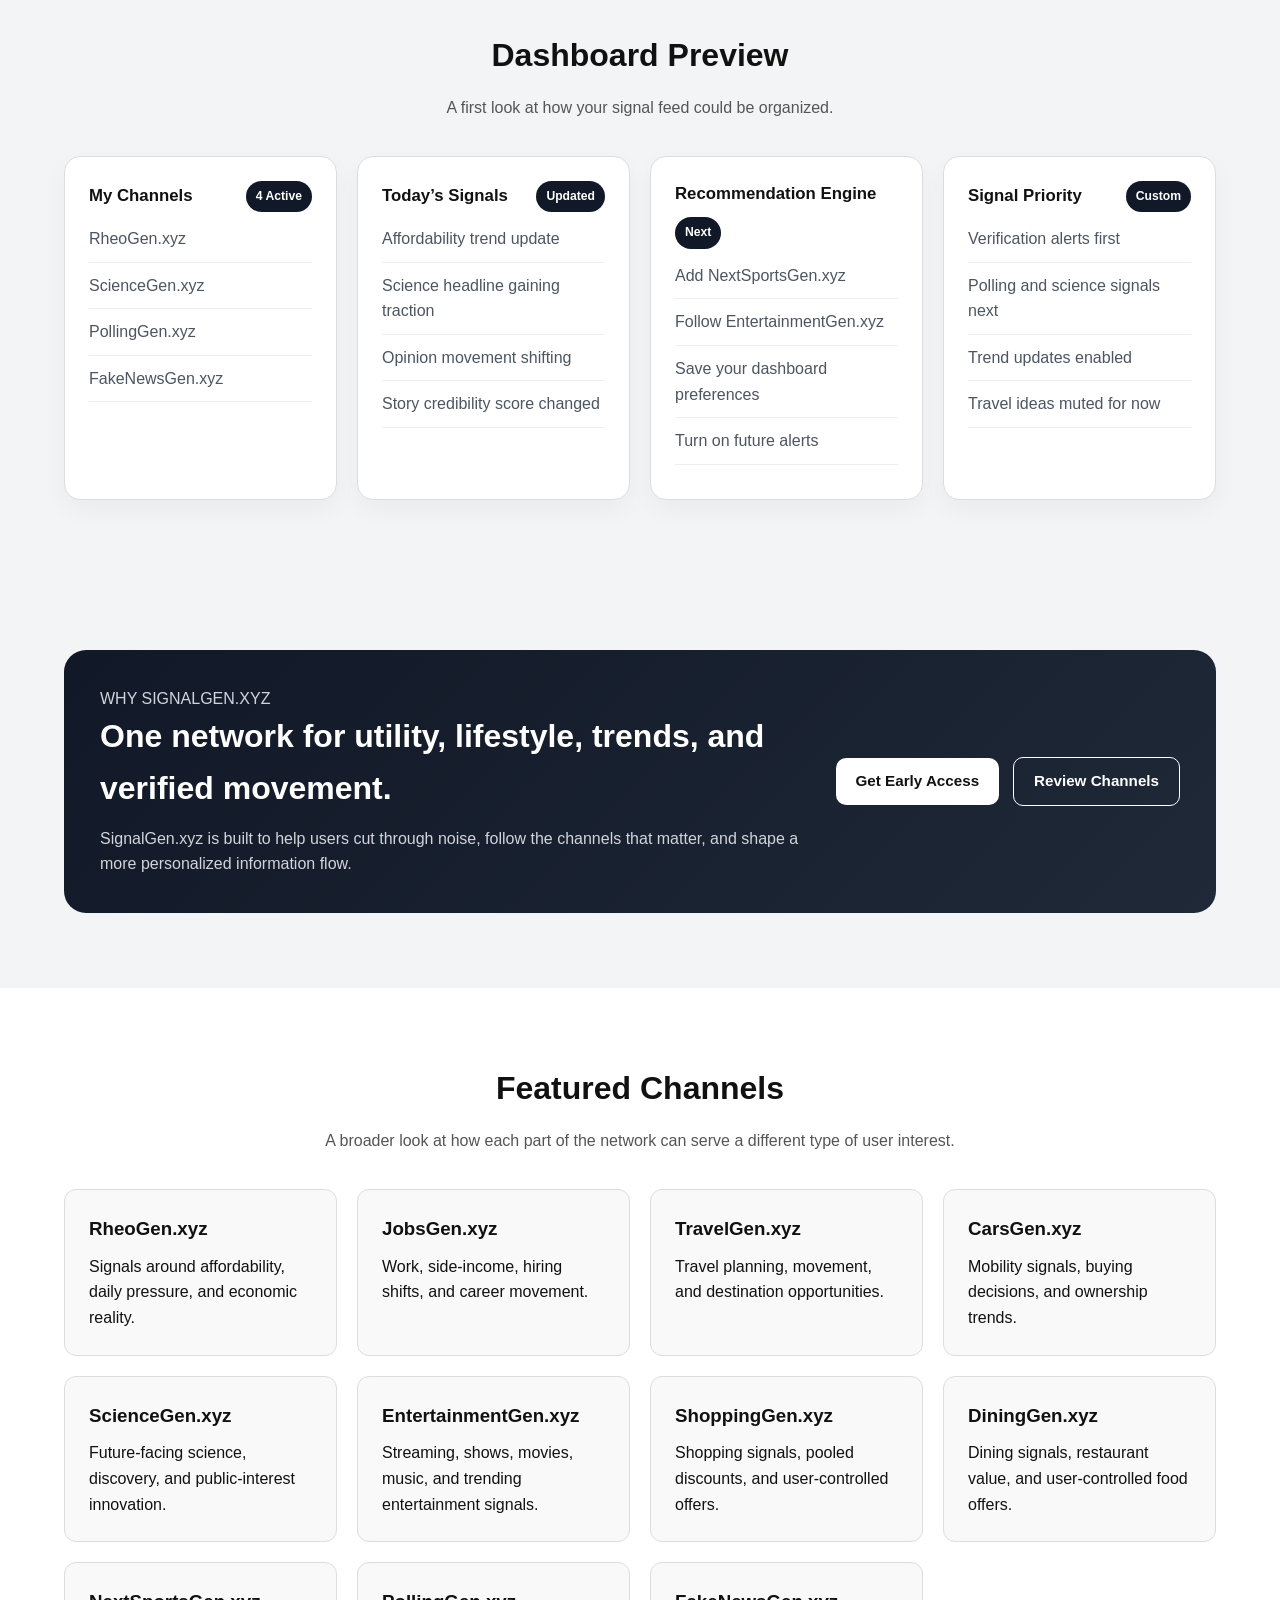
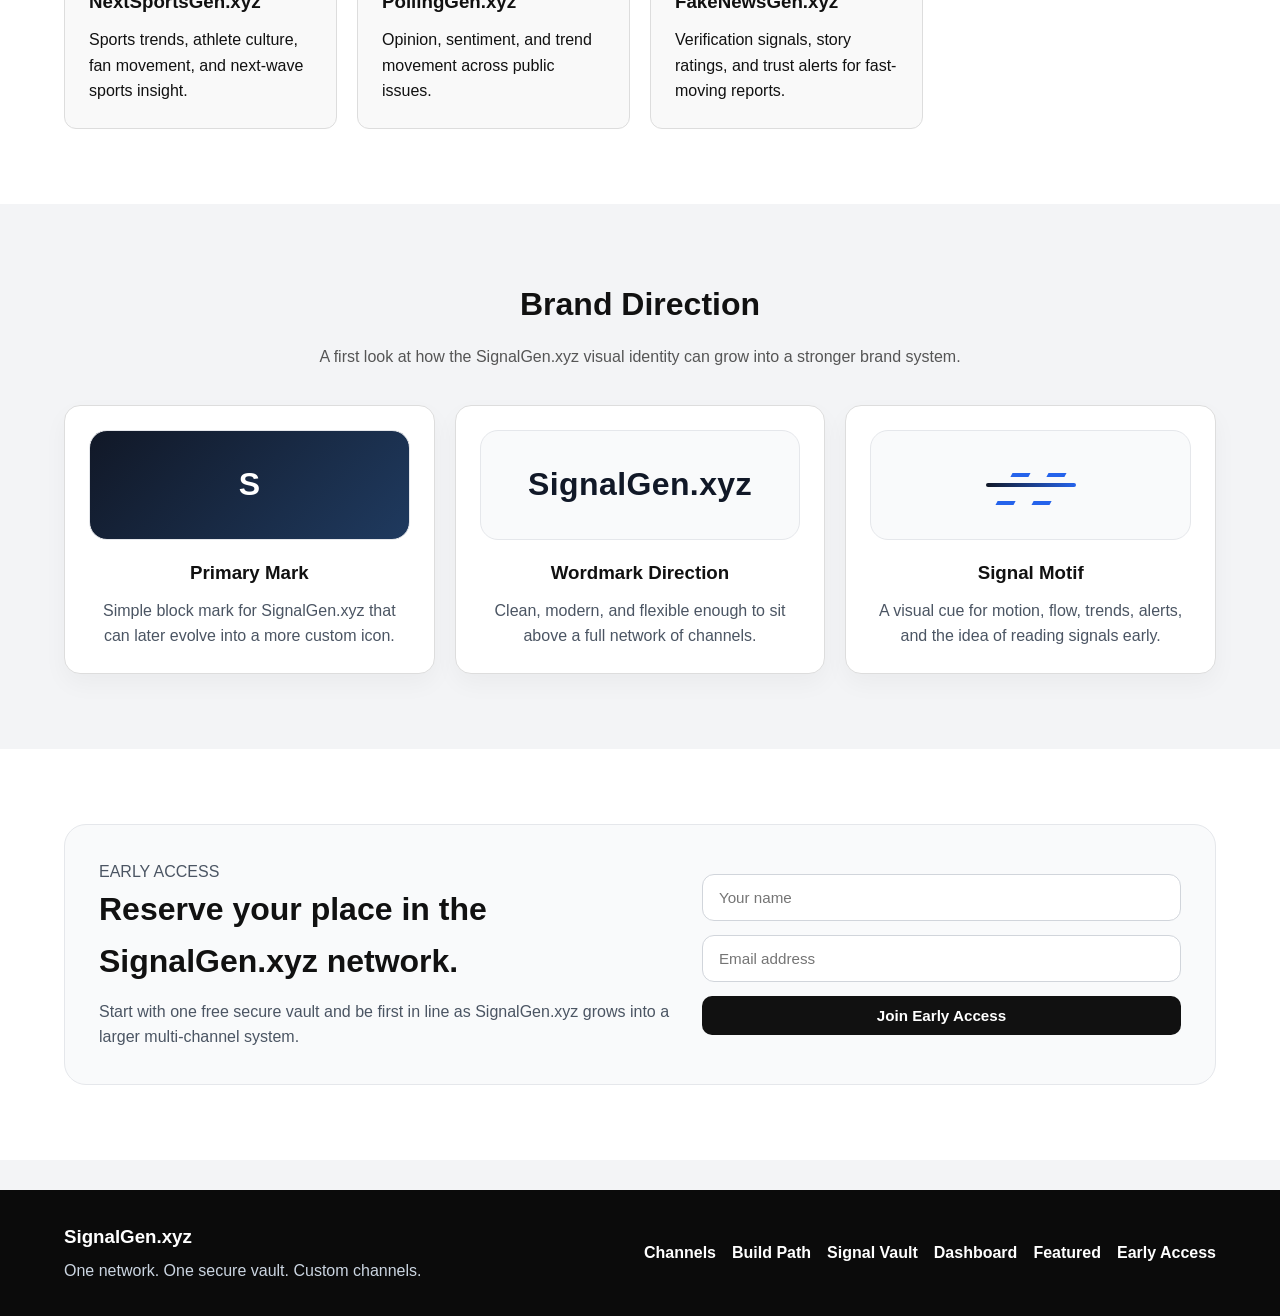
==== commit 2465b96f: "Update index.html" ====
--- a/index.html
+++ b/index.html
@@ -161,9 +161,9 @@
           <p>Affordability, pressure, and the reality of everyday economic life.</p>
           <div class="cheatcode-row">
             <div class="token-stack">
-              <span class="token token-1"></span>
-              <span class="token token-2"></span>
-              <span class="token token-3"></span>
+              <span class="token"></span>
+              <span class="token"></span>
+              <span class="token"></span>
             </div>
             <span class="cheatcode-copy">Unlock Cheat Codes</span>
           </div>
@@ -181,9 +181,9 @@
           <p>Work shifts, hiring movement, side-income paths, and career signals.</p>
           <div class="cheatcode-row">
             <div class="token-stack">
-              <span class="token token-1"></span>
-              <span class="token token-2"></span>
-              <span class="token token-3"></span>
+              <span class="token"></span>
+              <span class="token"></span>
+              <span class="token"></span>
             </div>
             <span class="cheatcode-copy">Unlock Cheat Codes</span>
           </div>
@@ -201,9 +201,9 @@
           <p>Trip ideas, movement planning, timing signals, and destination logic.</p>
           <div class="cheatcode-row">
             <div class="token-stack">
-              <span class="token token-1"></span>
-              <span class="token token-2"></span>
-              <span class="token token-3"></span>
+              <span class="token"></span>
+              <span class="token"></span>
+              <span class="token"></span>
             </div>
             <span class="cheatcode-copy">Unlock Cheat Codes</span>
           </div>
@@ -221,9 +221,9 @@
           <p>Mobility choices, ownership pressure, and vehicle decision signals.</p>
           <div class="cheatcode-row">
             <div class="token-stack">
-              <span class="token token-1"></span>
-              <span class="token token-2"></span>
-              <span class="token token-3"></span>
+              <span class="token"></span>
+              <span class="token"></span>
+              <span class="token"></span>
             </div>
             <span class="cheatcode-copy">Unlock Cheat Codes</span>
           </div>
@@ -241,9 +241,9 @@
           <p>Science, innovation, future technology, and curated source-driven signals.</p>
           <div class="cheatcode-row">
             <div class="token-stack">
-              <span class="token token-1"></span>
-              <span class="token token-2"></span>
-              <span class="token token-3"></span>
+              <span class="token"></span>
+              <span class="token"></span>
+              <span class="token"></span>
             </div>
             <span class="cheatcode-copy">Unlock Cheat Codes</span>
           </div>
@@ -261,9 +261,9 @@
           <p>Streaming, shows, music, culture movement, and taste-based entertainment signals.</p>
           <div class="cheatcode-row">
             <div class="token-stack">
-              <span class="token token-1"></span>
-              <span class="token token-2"></span>
-              <span class="token token-3"></span>
+              <span class="token"></span>
+              <span class="token"></span>
+              <span class="token"></span>
             </div>
             <span class="cheatcode-copy">Unlock Cheat Codes</span>
           </div>
@@ -281,9 +281,9 @@
           <p>Shopping signals, pooled discounts, direct offers, and buyer-power logic.</p>
           <div class="cheatcode-row">
             <div class="token-stack">
-              <span class="token token-1"></span>
-              <span class="token token-2"></span>
-              <span class="token token-3"></span>
+              <span class="token"></span>
+              <span class="token"></span>
+              <span class="token"></span>
             </div>
             <span class="cheatcode-copy">Unlock Cheat Codes</span>
           </div>
@@ -301,9 +301,9 @@
           <p>Food trends, local dining, restaurant value, and user-controlled dining offers.</p>
           <div class="cheatcode-row">
             <div class="token-stack">
-              <span class="token token-1"></span>
-              <span class="token token-2"></span>
-              <span class="token token-3"></span>
+              <span class="token"></span>
+              <span class="token"></span>
+              <span class="token"></span>
             </div>
             <span class="cheatcode-copy">Unlock Cheat Codes</span>
           </div>
@@ -321,9 +321,9 @@
           <p>Sports trends, athlete culture, fan energy, and next-wave sports attention.</p>
           <div class="cheatcode-row">
             <div class="token-stack">
-              <span class="token token-1"></span>
-              <span class="token token-2"></span>
-              <span class="token token-3"></span>
+              <span class="token"></span>
+              <span class="token"></span>
+              <span class="token"></span>
             </div>
             <span class="cheatcode-copy">Unlock Cheat Codes</span>
           </div>
@@ -341,9 +341,9 @@
           <p>Opinion movement, sentiment shifts, and clearer public-trend signals.</p>
           <div class="cheatcode-row">
             <div class="token-stack">
-              <span class="token token-1"></span>
-              <span class="token token-2"></span>
-              <span class="token token-3"></span>
+              <span class="token"></span>
+              <span class="token"></span>
+              <span class="token"></span>
             </div>
             <span class="cheatcode-copy">Unlock Cheat Codes</span>
           </div>
@@ -361,9 +361,9 @@
           <p>Verification alerts, story ratings, and polygraph-style signal scoring for major reports.</p>
           <div class="cheatcode-row">
             <div class="token-stack">
-              <span class="token token-1"></span>
-              <span class="token token-2"></span>
-              <span class="token token-3"></span>
+              <span class="token"></span>
+              <span class="token"></span>
+              <span class="token"></span>
             </div>
             <span class="cheatcode-copy">Unlock Cheat Codes</span>
           </div>
--- a/styles.css
+++ b/styles.css
@@ -413,40 +413,38 @@
 .channel-grid {
   display: grid;
   grid-template-columns: repeat(auto-fit, minmax(220px, 1fr));
-  gap: 20px;
+  gap: 28px;
 }
 
 .channel-card {
   position: relative;
   background: #ffffff;
-  border: 1px solid #ddd;
-  padding: 20px;
+  border: 2px solid #111827;
+  padding: 26px;
   text-align: left;
-  border-radius: 14px;
-  transition: transform 0.2s ease, box-shadow 0.2s ease, border-color 0.2s ease;
-  box-shadow: 0 4px 14px rgba(0, 0, 0, 0.03);
+  border-radius: 22px;
+  transition: transform 0.2s ease, box-shadow 0.2s ease;
+  box-shadow: 0 10px 24px rgba(0, 0, 0, 0.04);
 }
 
 .channel-card:hover {
   transform: translateY(-4px);
-  box-shadow: 0 12px 28px rgba(0, 0, 0, 0.08);
+  box-shadow: 0 16px 30px rgba(0, 0, 0, 0.08);
 }
 
 .selected-card {
-  border: 2px solid #111827;
   background: linear-gradient(to bottom, #ffffff, #f8fbff);
-  box-shadow: 0 14px 30px rgba(17, 24, 39, 0.10);
 }
 
 .selected-check {
   position: absolute;
-  top: 14px;
-  right: 14px;
-  background: #111827;
-  color: #fff;
-  font-size: 0.75rem;
+  top: 20px;
+  right: 20px;
+  background: #0f1d3b;
+  color: #fff;
+  font-size: 0.82rem;
   font-weight: 700;
-  padding: 6px 10px;
+  padding: 8px 14px;
   border-radius: 999px;
 }
 
@@ -457,80 +455,103 @@
   gap: 10px;
   margin-bottom: 14px;
   flex-wrap: wrap;
-  padding-right: 88px;
+  padding-right: 108px;
 }
 
 .channel-badge {
   display: inline-block;
   background: #111;
   color: #fff;
-  font-size: 0.72rem;
+  font-size: 0.9rem;
   font-weight: 700;
-  letter-spacing: 0.4px;
-  padding: 6px 10px;
+  letter-spacing: 0.2px;
+  padding: 10px 16px;
   border-radius: 999px;
 }
 
 .channel-status {
   display: inline-block;
-  background: #f3f4f6;
-  color: #4b5563;
-  font-size: 0.72rem;
+  background: #e9f1ff;
+  color: #1d4f91;
+  font-size: 0.9rem;
   font-weight: 700;
-  padding: 6px 10px;
+  padding: 10px 16px;
   border-radius: 999px;
-  border: 1px solid #e5e7eb;
-}
-
-.selected-card .channel-status {
-  background: #e8f2ff;
-  color: #0f3d78;
-  border: 1px solid #bfd6f6;
+  border: 1px solid #c9dbfb;
 }
 
 .channel-icon {
-  width: 46px;
-  height: 46px;
-  border-radius: 14px;
-  background: #111827;
+  width: 60px;
+  height: 60px;
+  border-radius: 18px;
+  background: #154a92;
   color: #ffffff;
   display: flex;
   align-items: center;
   justify-content: center;
-  font-size: 1.15rem;
+  font-size: 1.45rem;
   font-weight: 700;
-  margin-bottom: 14px;
+  margin-bottom: 18px;
   box-shadow: 0 8px 20px rgba(17, 24, 39, 0.12);
-}
-
-.selected-card .channel-icon {
-  background: #0f3d78;
 }
 
 .channel-card h3 {
   font-size: 1.08rem;
-  margin-bottom: 8px;
+  margin-bottom: 10px;
 }
 
 .channel-card p {
   color: #4b5563;
   font-size: 0.95rem;
-  margin-bottom: 18px;
-  min-height: 52px;
+  margin-bottom: 20px;
+  min-height: 72px;
+}
+
+.cheatcode-row {
+  display: flex;
+  align-items: center;
+  gap: 12px;
+  margin: 10px 0 14px;
+}
+
+.token-stack {
+  display: inline-flex;
+  align-items: center;
+  gap: 6px;
+}
+
+.token {
+  width: 18px;
+  height: 18px;
+  border-radius: 50%;
+  display: inline-block;
+  background: radial-gradient(circle at 30% 30%, #fff3b0 0%, #f7d55a 28%, #d6a81d 62%, #a97808 100%);
+  border: 1px solid #f4e08b;
+  box-shadow:
+    inset 0 1px 2px rgba(255, 255, 255, 0.45),
+    inset 0 -2px 3px rgba(0, 0, 0, 0.18),
+    0 1px 4px rgba(0, 0, 0, 0.16);
+}
+
+.cheatcode-copy {
+  font-size: 0.95rem;
+  font-weight: 500;
+  color: #111;
 }
 
 .channel-link {
   text-decoration: none;
-  color: #111;
-  font-weight: 700;
+  color: #0f4fa0;
+  font-weight: 800;
+  font-size: 0.98rem;
 }
 
 .channel-link:hover {
-  opacity: 0.7;
+  opacity: 0.75;
 }
 
 .selected-link {
-  color: #0f3d78;
+  color: #0f4fa0;
 }
 
 .three-col {
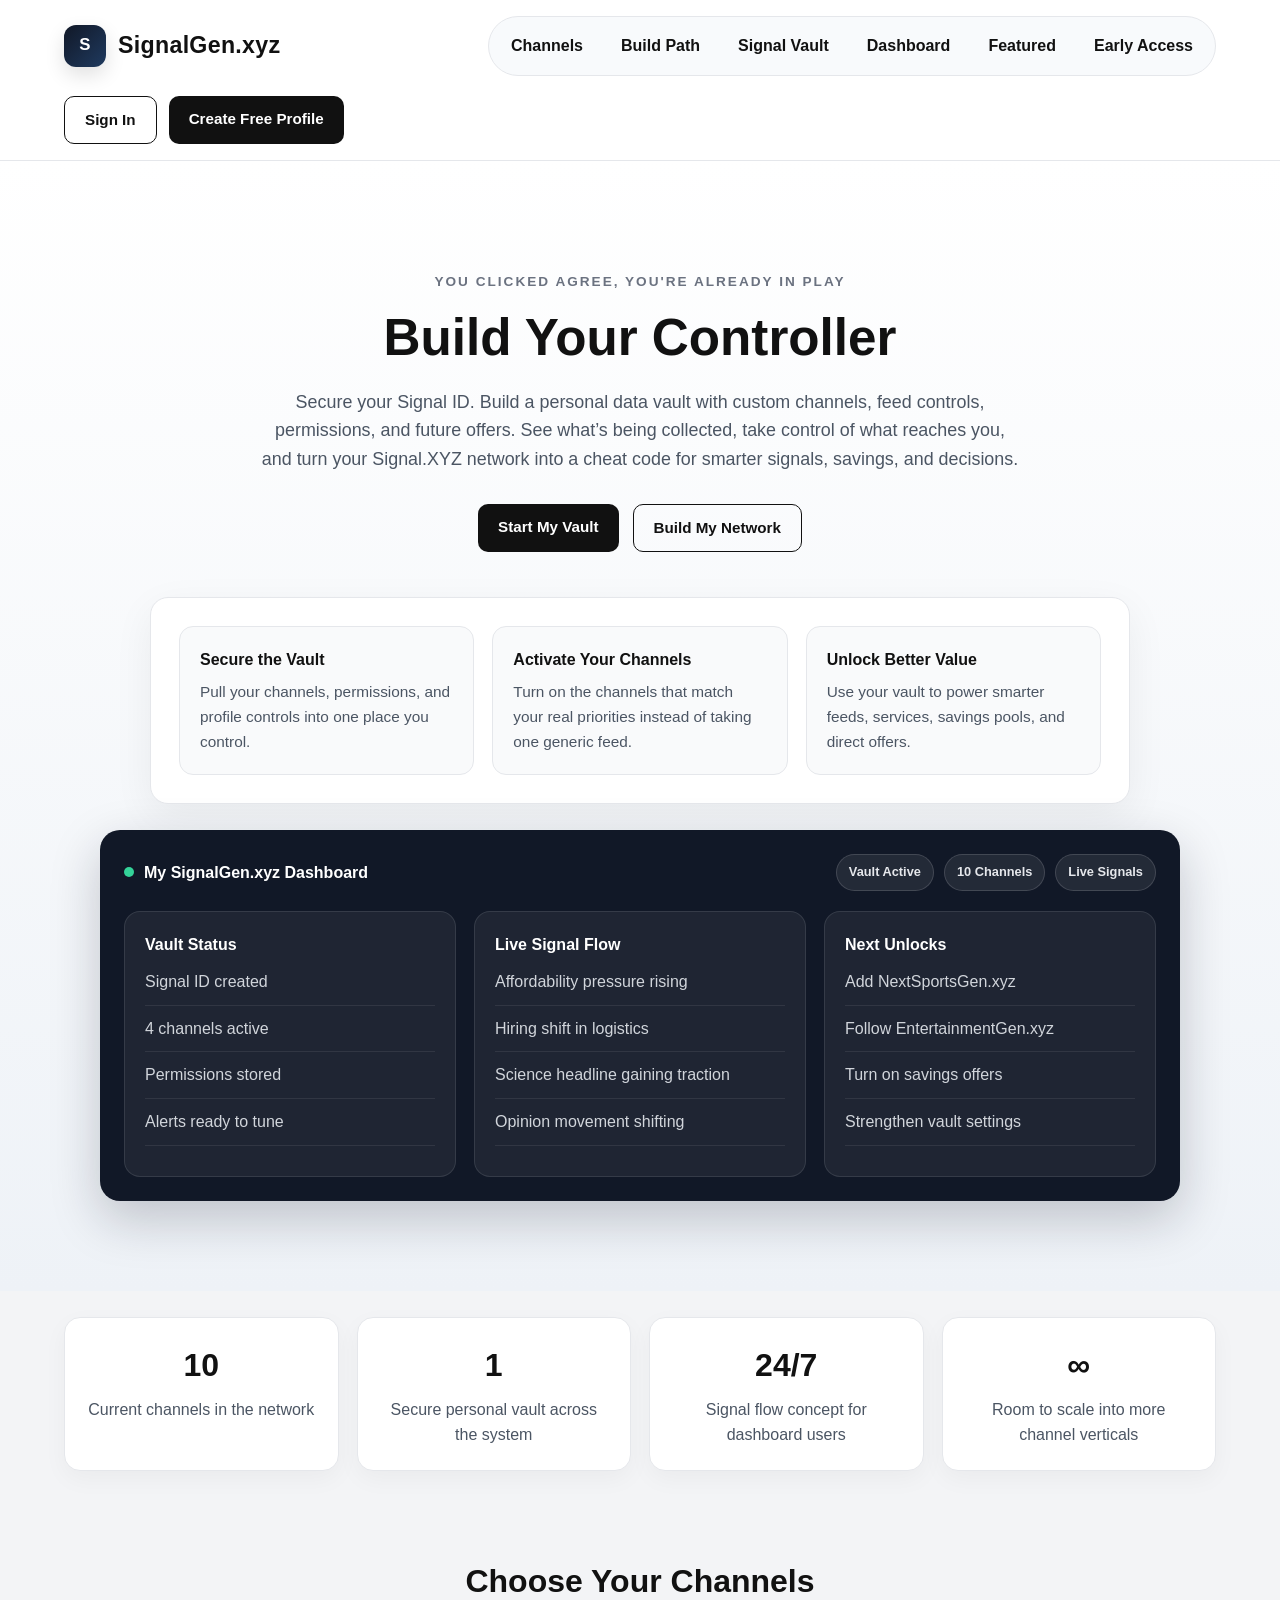
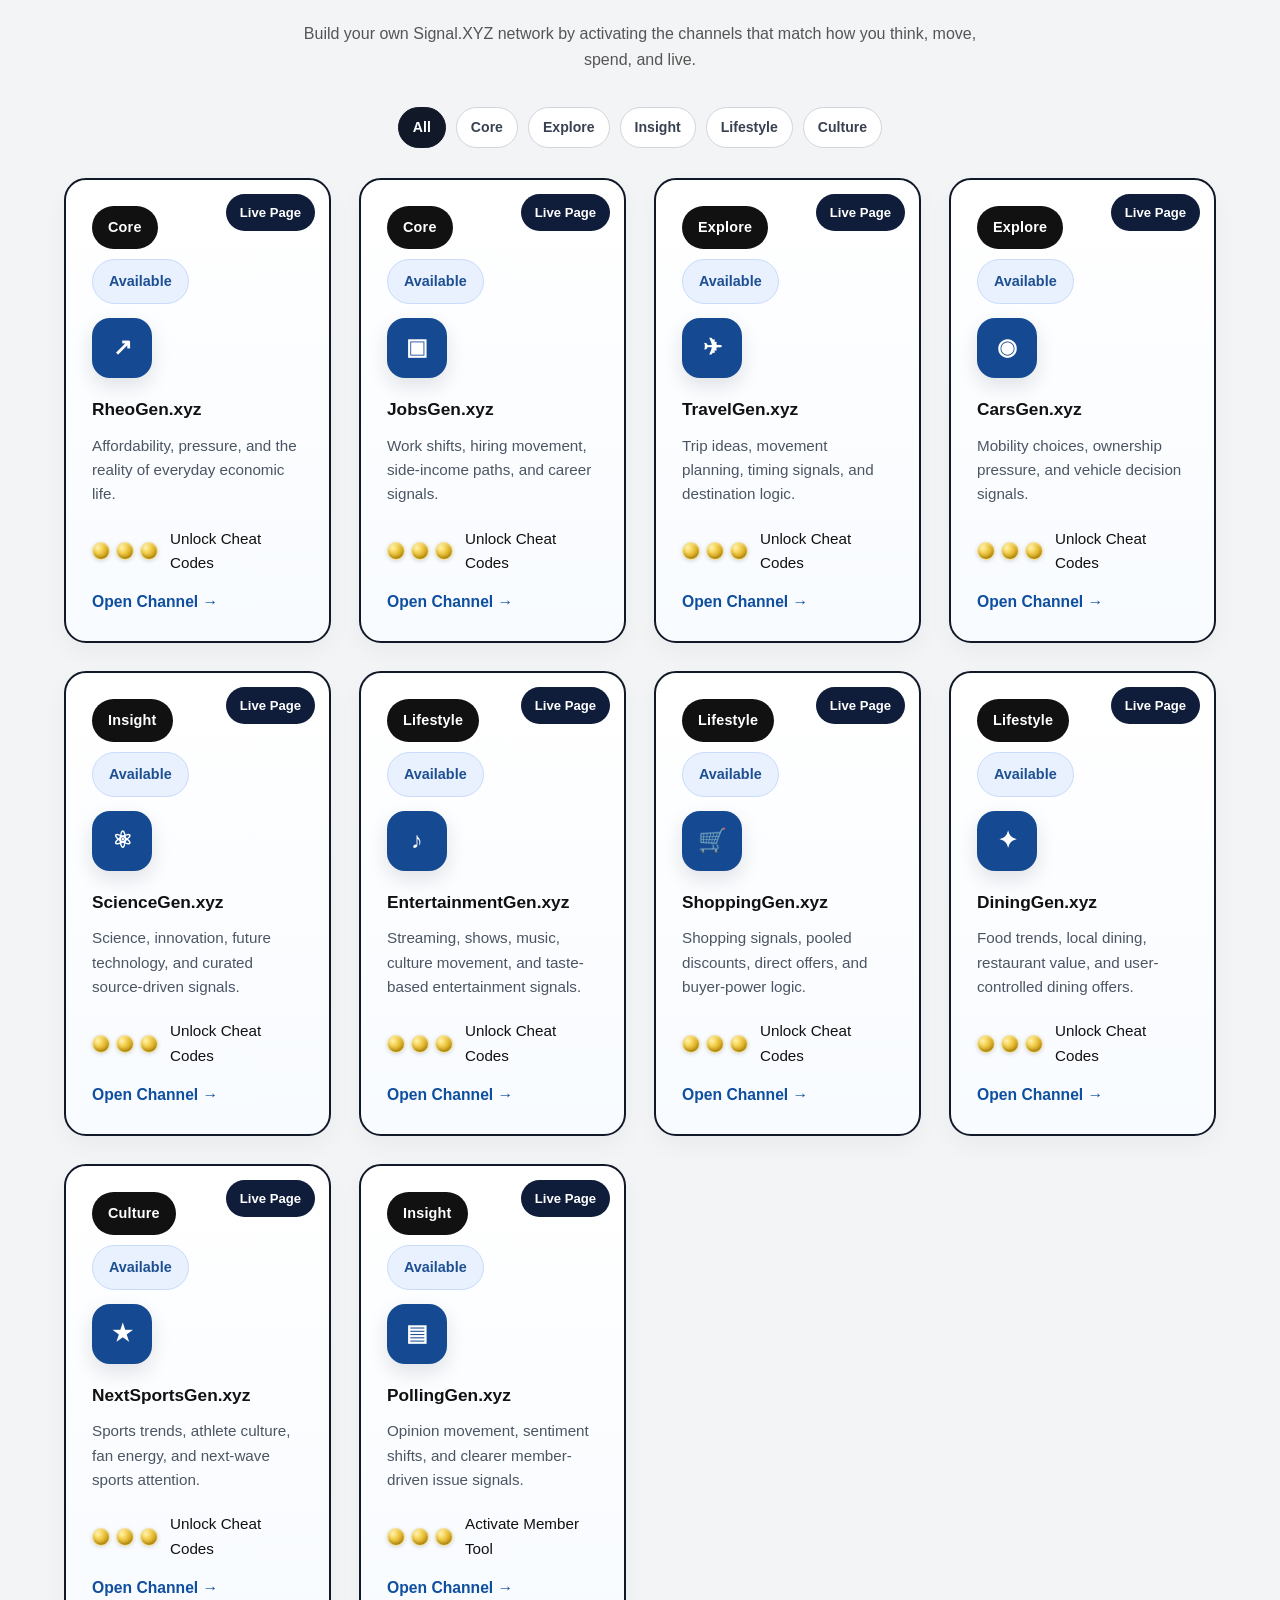
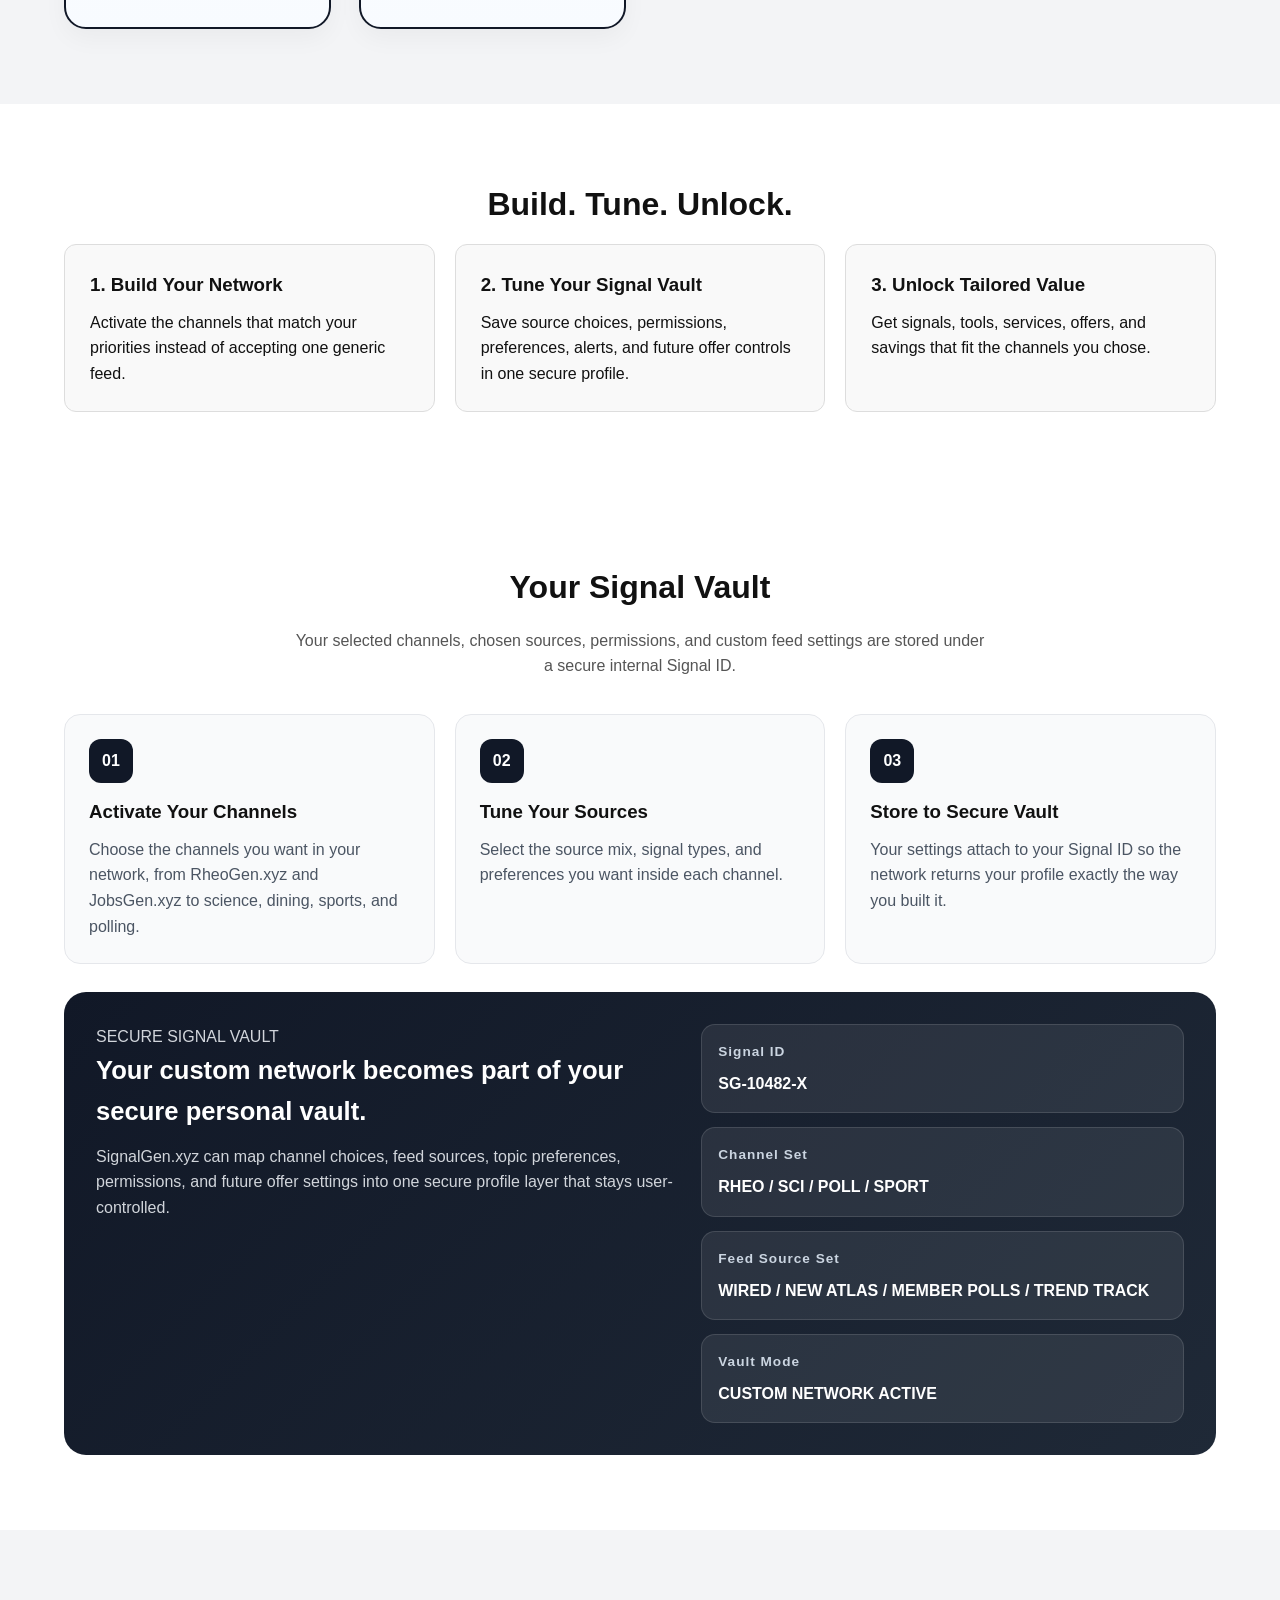
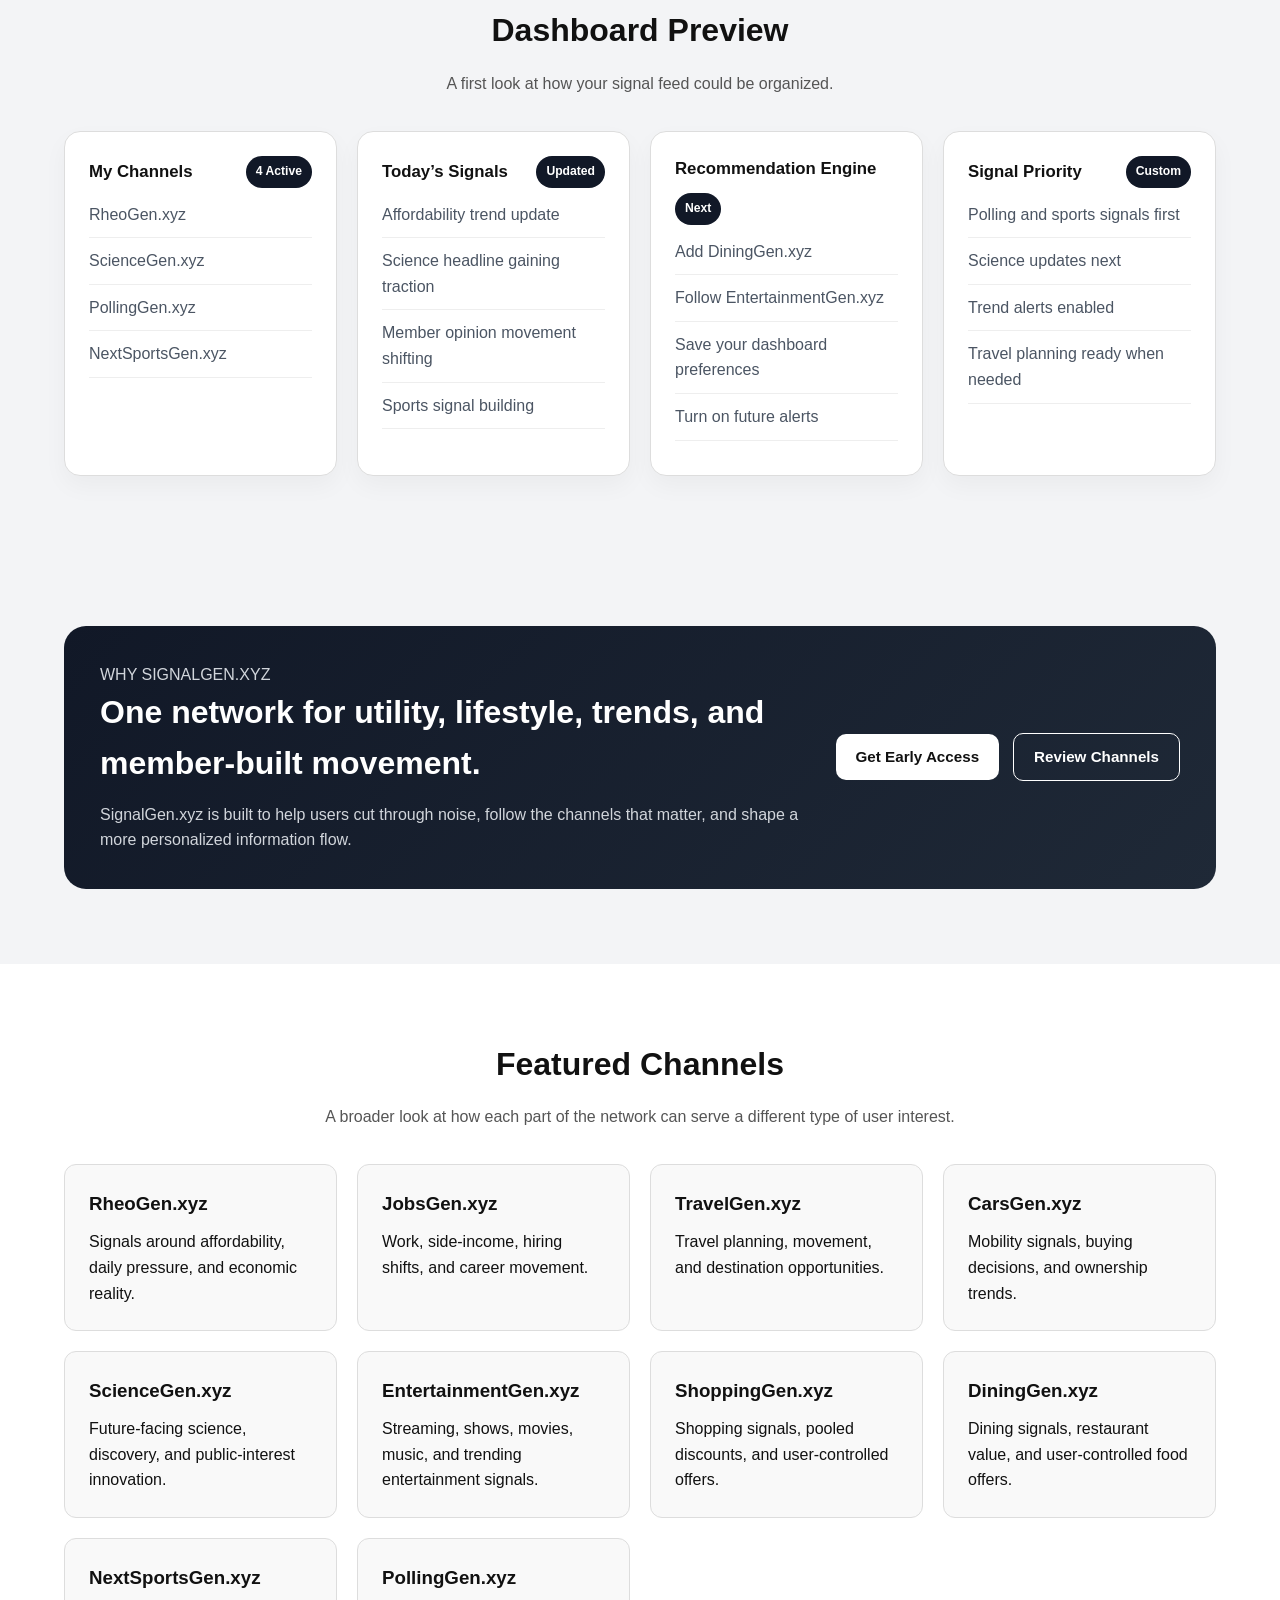
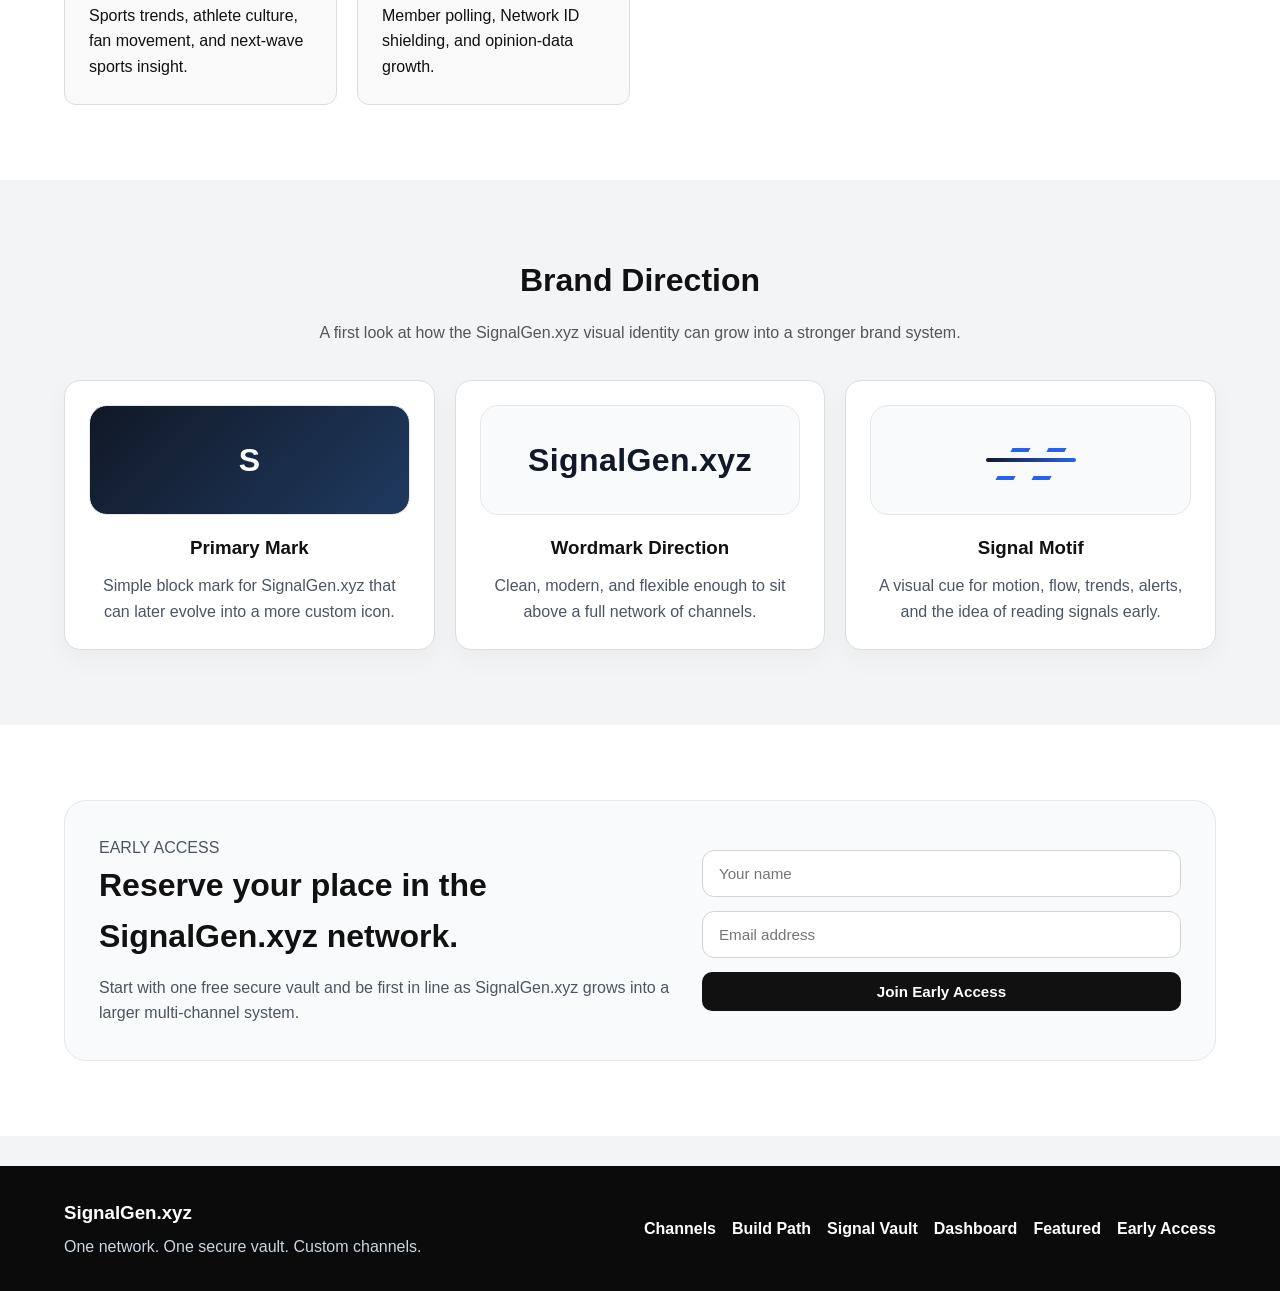
==== commit f294d8f3: "Update index.html" ====
--- a/index.html
+++ b/index.html
@@ -71,7 +71,7 @@
           </div>
           <div class="hero-dashboard-actions">
             <span class="dashboard-pill">Vault Active</span>
-            <span class="dashboard-pill">11 Channels</span>
+            <span class="dashboard-pill">10 Channels</span>
             <span class="dashboard-pill">Live Signals</span>
           </div>
         </div>
@@ -93,14 +93,14 @@
               <li>Affordability pressure rising</li>
               <li>Hiring shift in logistics</li>
               <li>Science headline gaining traction</li>
-              <li>Story credibility score changed</li>
+              <li>Opinion movement shifting</li>
             </ul>
           </div>
 
           <div class="dashboard-mini-card">
             <h3>Next Unlocks</h3>
             <ul>
-              <li>Add PollingGen.xyz</li>
+              <li>Add NextSportsGen.xyz</li>
               <li>Follow EntertainmentGen.xyz</li>
               <li>Turn on savings offers</li>
               <li>Strengthen vault settings</li>
@@ -114,7 +114,7 @@
   <section class="stats-strip">
     <div class="container stats-grid">
       <div class="stat-card">
-        <h3>11</h3>
+        <h3>10</h3>
         <p>Current channels in the network</p>
       </div>
       <div class="stat-card">
@@ -146,7 +146,6 @@
         <span class="filter-pill">Insight</span>
         <span class="filter-pill">Lifestyle</span>
         <span class="filter-pill">Culture</span>
-        <span class="filter-pill">Verify</span>
       </div>
 
       <div class="channel-grid">
@@ -338,36 +337,16 @@
           </div>
           <div class="channel-icon">▤</div>
           <h3>PollingGen.xyz</h3>
-          <p>Opinion movement, sentiment shifts, and clearer public-trend signals.</p>
-          <div class="cheatcode-row">
-            <div class="token-stack">
-              <span class="token"></span>
-              <span class="token"></span>
-              <span class="token"></span>
-            </div>
-            <span class="cheatcode-copy">Unlock Cheat Codes</span>
+          <p>Opinion movement, sentiment shifts, and clearer member-driven issue signals.</p>
+          <div class="cheatcode-row">
+            <div class="token-stack">
+              <span class="token"></span>
+              <span class="token"></span>
+              <span class="token"></span>
+            </div>
+            <span class="cheatcode-copy">Activate Member Tool</span>
           </div>
           <a href="pollinggen.html" class="channel-link selected-link">Open Channel →</a>
-        </div>
-
-        <div class="channel-card selected-card">
-          <div class="selected-check">Live Page</div>
-          <div class="channel-top">
-            <span class="channel-badge">Verify</span>
-            <span class="channel-status">Available</span>
-          </div>
-          <div class="channel-icon">◌</div>
-          <h3>FakeNewsGen.xyz</h3>
-          <p>Verification alerts, story ratings, and polygraph-style signal scoring for major reports.</p>
-          <div class="cheatcode-row">
-            <div class="token-stack">
-              <span class="token"></span>
-              <span class="token"></span>
-              <span class="token"></span>
-            </div>
-            <span class="cheatcode-copy">Unlock Cheat Codes</span>
-          </div>
-          <a href="fakenewsgen.html" class="channel-link selected-link">Open Channel →</a>
         </div>
       </div>
     </div>
@@ -407,7 +386,7 @@
         <div class="profile-step-card">
           <div class="profile-step-number">01</div>
           <h3>Activate Your Channels</h3>
-          <p>Choose the channels you want in your network, from RheoGen.xyz and JobsGen.xyz to science, dining, sports, and verification.</p>
+          <p>Choose the channels you want in your network, from RheoGen.xyz and JobsGen.xyz to science, dining, sports, and polling.</p>
         </div>
 
         <div class="profile-step-card">
@@ -440,11 +419,11 @@
           </div>
           <div class="code-card">
             <h4>Channel Set</h4>
-            <p>RHEO / SCI / POLL / VERIFY</p>
+            <p>RHEO / SCI / POLL / SPORT</p>
           </div>
           <div class="code-card">
             <h4>Feed Source Set</h4>
-            <p>WIRED / NEW ATLAS / NEWS GRID / TREND TRACK</p>
+            <p>WIRED / NEW ATLAS / MEMBER POLLS / TREND TRACK</p>
           </div>
           <div class="code-card">
             <h4>Vault Mode</h4>
@@ -472,7 +451,7 @@
             <li>RheoGen.xyz</li>
             <li>ScienceGen.xyz</li>
             <li>PollingGen.xyz</li>
-            <li>FakeNewsGen.xyz</li>
+            <li>NextSportsGen.xyz</li>
           </ul>
         </div>
 
@@ -484,8 +463,8 @@
           <ul>
             <li>Affordability trend update</li>
             <li>Science headline gaining traction</li>
-            <li>Opinion movement shifting</li>
-            <li>Story credibility score changed</li>
+            <li>Member opinion movement shifting</li>
+            <li>Sports signal building</li>
           </ul>
         </div>
 
@@ -495,7 +474,7 @@
             <span class="widget-tag">Next</span>
           </div>
           <ul>
-            <li>Add NextSportsGen.xyz</li>
+            <li>Add DiningGen.xyz</li>
             <li>Follow EntertainmentGen.xyz</li>
             <li>Save your dashboard preferences</li>
             <li>Turn on future alerts</li>
@@ -508,10 +487,10 @@
             <span class="widget-tag">Custom</span>
           </div>
           <ul>
-            <li>Verification alerts first</li>
-            <li>Polling and science signals next</li>
-            <li>Trend updates enabled</li>
-            <li>Travel ideas muted for now</li>
+            <li>Polling and sports signals first</li>
+            <li>Science updates next</li>
+            <li>Trend alerts enabled</li>
+            <li>Travel planning ready when needed</li>
           </ul>
         </div>
       </div>
@@ -523,7 +502,7 @@
       <div class="cta-box">
         <div class="cta-copy">
           <p class="network-label">WHY SIGNALGEN.XYZ</p>
-          <h2>One network for utility, lifestyle, trends, and verified movement.</h2>
+          <h2>One network for utility, lifestyle, trends, and member-built movement.</h2>
           <p>
             SignalGen.xyz is built to help users cut through noise, follow the channels that matter,
             and shape a more personalized information flow.
@@ -592,12 +571,7 @@
 
         <div class="featured-card">
           <h3>PollingGen.xyz</h3>
-          <p>Opinion, sentiment, and trend movement across public issues.</p>
-        </div>
-
-        <div class="featured-card">
-          <h3>FakeNewsGen.xyz</h3>
-          <p>Verification signals, story ratings, and trust alerts for fast-moving reports.</p>
+          <p>Member polling, Network ID shielding, and opinion-data growth.</p>
         </div>
       </div>
     </div>
--- a/styles.css
+++ b/styles.css
@@ -438,8 +438,8 @@
 
 .selected-check {
   position: absolute;
-  top: 20px;
-  right: 20px;
+  top: 14px;
+  right: 14px;
   background: #0f1d3b;
   color: #fff;
   font-size: 0.82rem;
